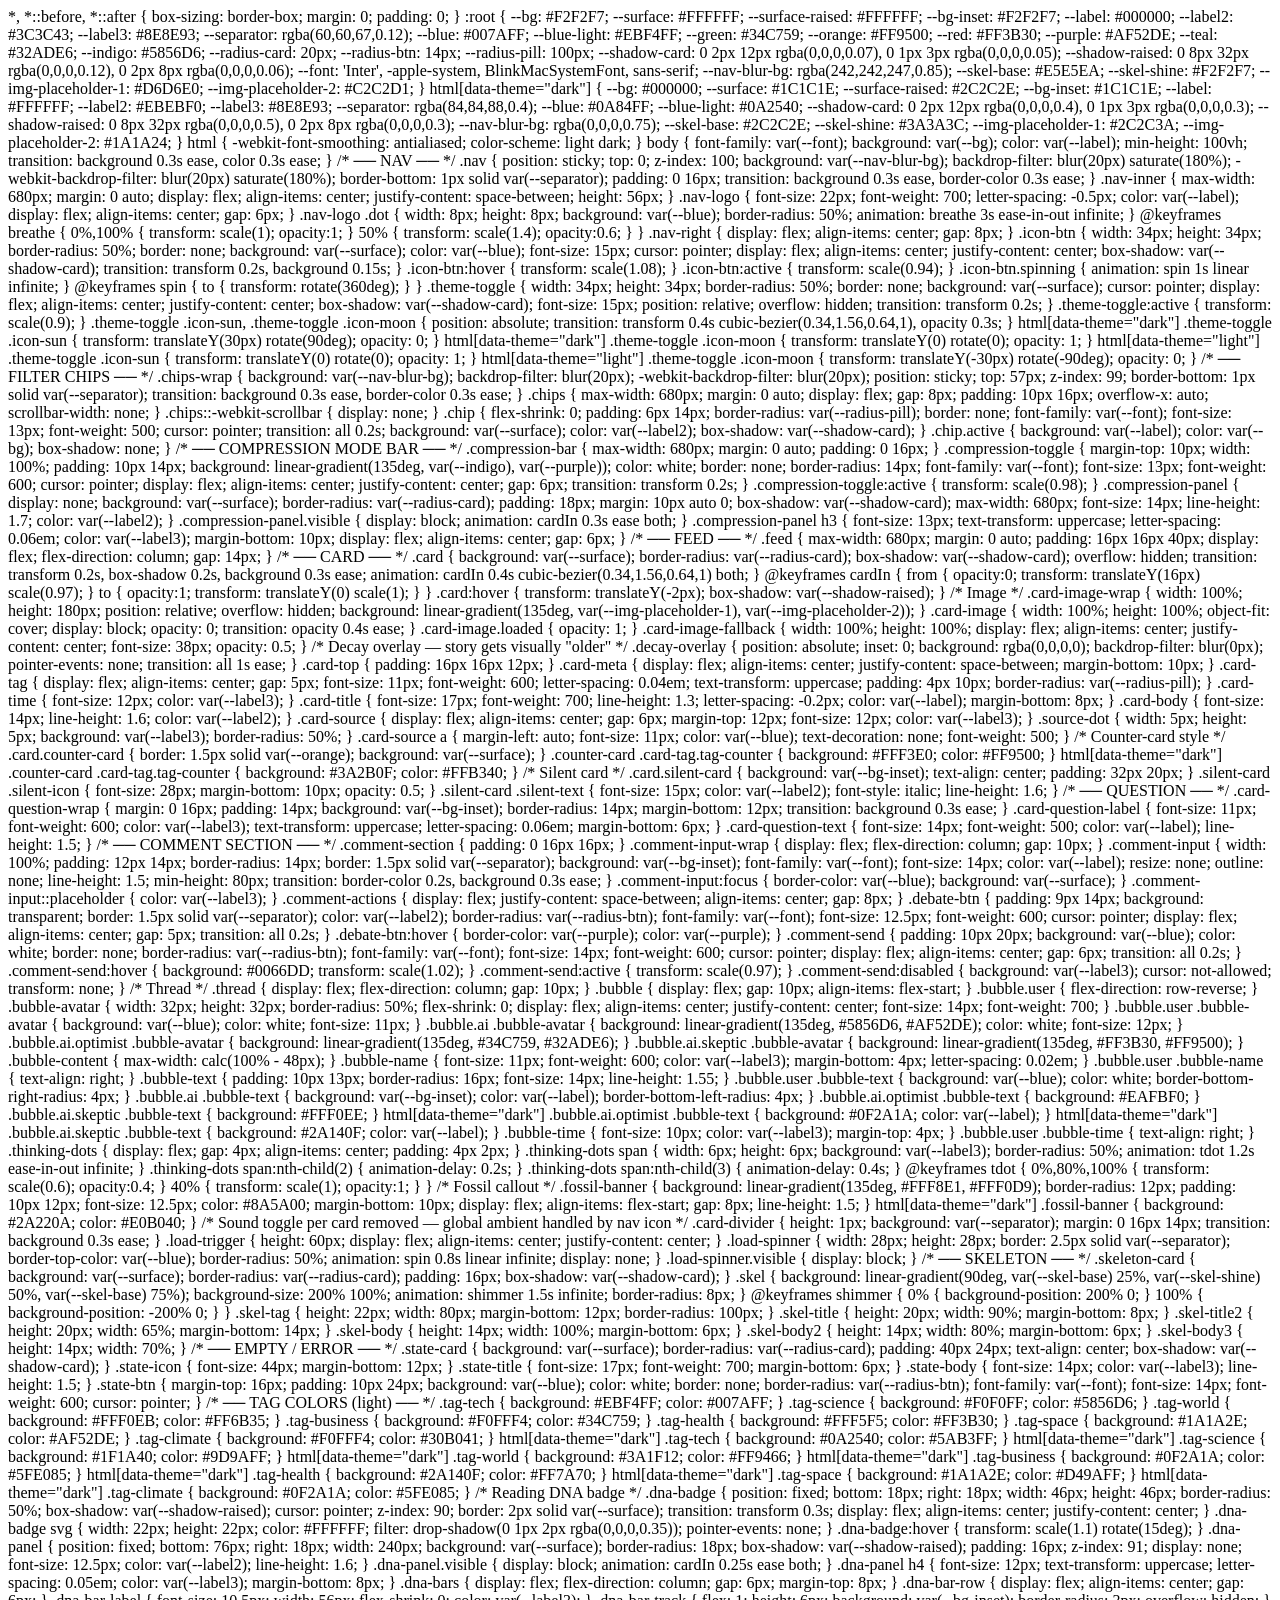
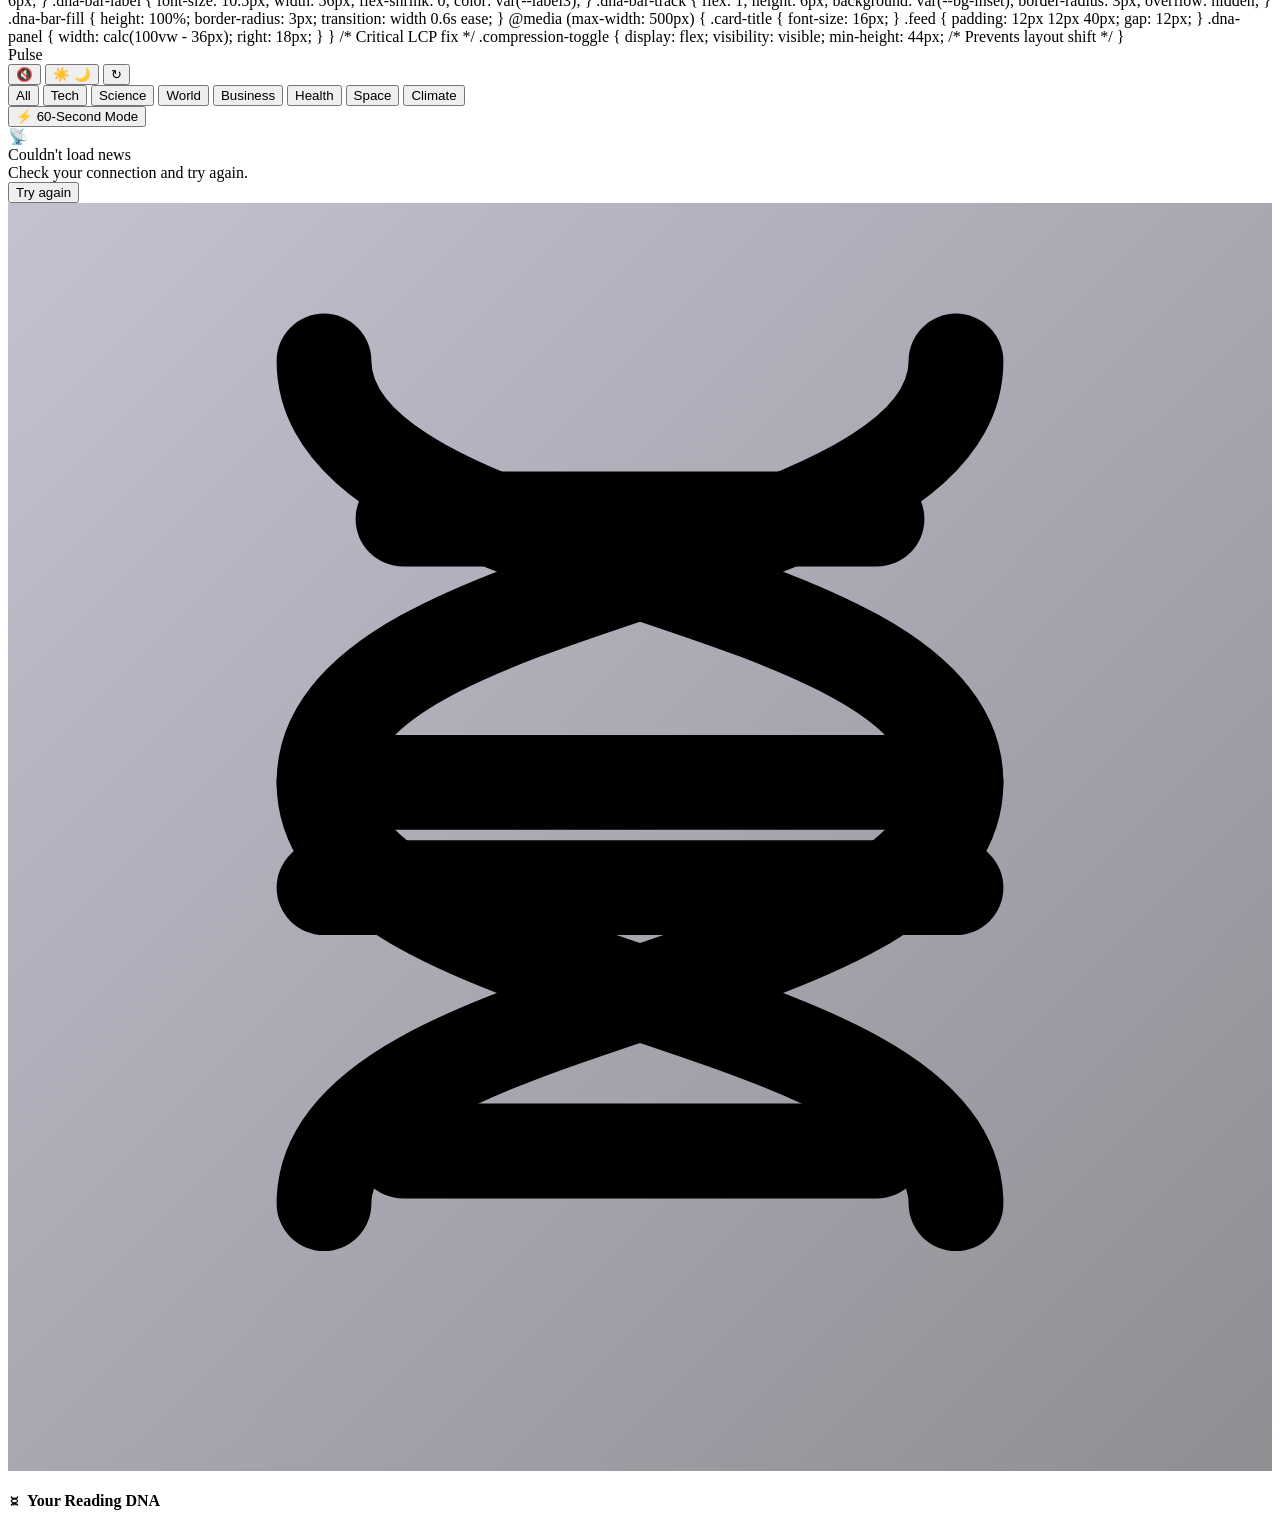
==== index.html @ 72b3badd "Add styles for compression toggle component Added compression toggle styles to prevent layout shift." ====
<!DOCTYPE html>
<html lang="en">
<head>
<meta charset="UTF-8">
<meta name="viewport" content="width=device-width, initial-scale=1.0, viewport-fit=cover">
<title>Pulse — News You Actually Think About</title>
<link rel="preconnect" href="https://fonts.googleapis.com">
<link rel="preconnect" href="https://fonts.gstatic.com" crossorigin>
<link href="https://fonts.googleapis.com/css2?family=Inter:ital,opsz,wght@0,14..32,300;0,14..32,400;0,14..32,500;0,14..32,600;0,14..32,700;0,14..32,800;1,14..32,400&display=swap" rel="stylesheet">
*, *::before, *::after { box-sizing: border-box; margin: 0; padding: 0; }

:root {
  --bg: #F2F2F7;
  --surface: #FFFFFF;
  --surface-raised: #FFFFFF;
  --bg-inset: #F2F2F7;
  --label: #000000;
  --label2: #3C3C43;
  --label3: #8E8E93;
  --separator: rgba(60,60,67,0.12);
  --blue: #007AFF;
  --blue-light: #EBF4FF;
  --green: #34C759;
  --orange: #FF9500;
  --red: #FF3B30;
  --purple: #AF52DE;
  --teal: #32ADE6;
  --indigo: #5856D6;
  --radius-card: 20px;
  --radius-btn: 14px;
  --radius-pill: 100px;
  --shadow-card: 0 2px 12px rgba(0,0,0,0.07), 0 1px 3px rgba(0,0,0,0.05);
  --shadow-raised: 0 8px 32px rgba(0,0,0,0.12), 0 2px 8px rgba(0,0,0,0.06);
  --font: 'Inter', -apple-system, BlinkMacSystemFont, sans-serif;
  --nav-blur-bg: rgba(242,242,247,0.85);
  --skel-base: #E5E5EA;
  --skel-shine: #F2F2F7;
  --img-placeholder-1: #D6D6E0;
  --img-placeholder-2: #C2C2D1;
}

html[data-theme="dark"] {
  --bg: #000000;
  --surface: #1C1C1E;
  --surface-raised: #2C2C2E;
  --bg-inset: #1C1C1E;
  --label: #FFFFFF;
  --label2: #EBEBF0;
  --label3: #8E8E93;
  --separator: rgba(84,84,88,0.4);
  --blue: #0A84FF;
  --blue-light: #0A2540;
  --shadow-card: 0 2px 12px rgba(0,0,0,0.4), 0 1px 3px rgba(0,0,0,0.3);
  --shadow-raised: 0 8px 32px rgba(0,0,0,0.5), 0 2px 8px rgba(0,0,0,0.3);
  --nav-blur-bg: rgba(0,0,0,0.75);
  --skel-base: #2C2C2E;
  --skel-shine: #3A3A3C;
  --img-placeholder-1: #2C2C3A;
  --img-placeholder-2: #1A1A24;
}

html { -webkit-font-smoothing: antialiased; color-scheme: light dark; }

body {
  font-family: var(--font);
  background: var(--bg);
  color: var(--label);
  min-height: 100vh;
  transition: background 0.3s ease, color 0.3s ease;
}

/* ── NAV ── */
.nav {
  position: sticky;
  top: 0;
  z-index: 100;
  background: var(--nav-blur-bg);
  backdrop-filter: blur(20px) saturate(180%);
  -webkit-backdrop-filter: blur(20px) saturate(180%);
  border-bottom: 1px solid var(--separator);
  padding: 0 16px;
  transition: background 0.3s ease, border-color 0.3s ease;
}

.nav-inner {
  max-width: 680px;
  margin: 0 auto;
  display: flex;
  align-items: center;
  justify-content: space-between;
  height: 56px;
}

.nav-logo {
  font-size: 22px;
  font-weight: 700;
  letter-spacing: -0.5px;
  color: var(--label);
  display: flex;
  align-items: center;
  gap: 6px;
}

.nav-logo .dot {
  width: 8px; height: 8px;
  background: var(--blue);
  border-radius: 50%;
  animation: breathe 3s ease-in-out infinite;
}

@keyframes breathe {
  0%,100% { transform: scale(1); opacity:1; }
  50% { transform: scale(1.4); opacity:0.6; }
}

.nav-right { display: flex; align-items: center; gap: 8px; }

.icon-btn {
  width: 34px; height: 34px;
  border-radius: 50%;
  border: none;
  background: var(--surface);
  color: var(--blue);
  font-size: 15px;
  cursor: pointer;
  display: flex; align-items: center; justify-content: center;
  box-shadow: var(--shadow-card);
  transition: transform 0.2s, background 0.15s;
}
.icon-btn:hover { transform: scale(1.08); }
.icon-btn:active { transform: scale(0.94); }
.icon-btn.spinning { animation: spin 1s linear infinite; }
@keyframes spin { to { transform: rotate(360deg); } }

.theme-toggle {
  width: 34px; height: 34px;
  border-radius: 50%;
  border: none;
  background: var(--surface);
  cursor: pointer;
  display: flex; align-items: center; justify-content: center;
  box-shadow: var(--shadow-card);
  font-size: 15px;
  position: relative;
  overflow: hidden;
  transition: transform 0.2s;
}
.theme-toggle:active { transform: scale(0.9); }
.theme-toggle .icon-sun, .theme-toggle .icon-moon {
  position: absolute;
  transition: transform 0.4s cubic-bezier(0.34,1.56,0.64,1), opacity 0.3s;
}
html[data-theme="dark"] .theme-toggle .icon-sun { transform: translateY(30px) rotate(90deg); opacity: 0; }
html[data-theme="dark"] .theme-toggle .icon-moon { transform: translateY(0) rotate(0); opacity: 1; }
html[data-theme="light"] .theme-toggle .icon-sun { transform: translateY(0) rotate(0); opacity: 1; }
html[data-theme="light"] .theme-toggle .icon-moon { transform: translateY(-30px) rotate(-90deg); opacity: 0; }

/* ── FILTER CHIPS ── */
.chips-wrap {
  background: var(--nav-blur-bg);
  backdrop-filter: blur(20px);
  -webkit-backdrop-filter: blur(20px);
  position: sticky;
  top: 57px;
  z-index: 99;
  border-bottom: 1px solid var(--separator);
  transition: background 0.3s ease, border-color 0.3s ease;
}

.chips {
  max-width: 680px;
  margin: 0 auto;
  display: flex;
  gap: 8px;
  padding: 10px 16px;
  overflow-x: auto;
  scrollbar-width: none;
}
.chips::-webkit-scrollbar { display: none; }

.chip {
  flex-shrink: 0;
  padding: 6px 14px;
  border-radius: var(--radius-pill);
  border: none;
  font-family: var(--font);
  font-size: 13px;
  font-weight: 500;
  cursor: pointer;
  transition: all 0.2s;
  background: var(--surface);
  color: var(--label2);
  box-shadow: var(--shadow-card);
}

.chip.active { background: var(--label); color: var(--bg); box-shadow: none; }

/* ── COMPRESSION MODE BAR ── */
.compression-bar {
  max-width: 680px;
  margin: 0 auto;
  padding: 0 16px;
}

.compression-toggle {
  margin-top: 10px;
  width: 100%;
  padding: 10px 14px;
  background: linear-gradient(135deg, var(--indigo), var(--purple));
  color: white;
  border: none;
  border-radius: 14px;
  font-family: var(--font);
  font-size: 13px;
  font-weight: 600;
  cursor: pointer;
  display: flex;
  align-items: center;
  justify-content: center;
  gap: 6px;
  transition: transform 0.2s;
}
.compression-toggle:active { transform: scale(0.98); }

.compression-panel {
  display: none;
  background: var(--surface);
  border-radius: var(--radius-card);
  padding: 18px;
  margin: 10px auto 0;
  box-shadow: var(--shadow-card);
  max-width: 680px;
  font-size: 14px;
  line-height: 1.7;
  color: var(--label2);
}
.compression-panel.visible { display: block; animation: cardIn 0.3s ease both; }
.compression-panel h3 {
  font-size: 13px;
  text-transform: uppercase;
  letter-spacing: 0.06em;
  color: var(--label3);
  margin-bottom: 10px;
  display: flex;
  align-items: center;
  gap: 6px;
}

/* ── FEED ── */
.feed {
  max-width: 680px;
  margin: 0 auto;
  padding: 16px 16px 40px;
  display: flex;
  flex-direction: column;
  gap: 14px;
}

/* ── CARD ── */
.card {
  background: var(--surface);
  border-radius: var(--radius-card);
  box-shadow: var(--shadow-card);
  overflow: hidden;
  transition: transform 0.2s, box-shadow 0.2s, background 0.3s ease;
  animation: cardIn 0.4s cubic-bezier(0.34,1.56,0.64,1) both;
}

@keyframes cardIn {
  from { opacity:0; transform: translateY(16px) scale(0.97); }
  to   { opacity:1; transform: translateY(0) scale(1); }
}

.card:hover { transform: translateY(-2px); box-shadow: var(--shadow-raised); }

/* Image */
.card-image-wrap {
  width: 100%;
  height: 180px;
  position: relative;
  overflow: hidden;
  background: linear-gradient(135deg, var(--img-placeholder-1), var(--img-placeholder-2));
}

.card-image {
  width: 100%; height: 100%;
  object-fit: cover;
  display: block;
  opacity: 0;
  transition: opacity 0.4s ease;
}
.card-image.loaded { opacity: 1; }

.card-image-fallback {
  width: 100%; height: 100%;
  display: flex;
  align-items: center;
  justify-content: center;
  font-size: 38px;
  opacity: 0.5;
}

/* Decay overlay — story gets visually "older" */
.decay-overlay {
  position: absolute;
  inset: 0;
  background: rgba(0,0,0,0);
  backdrop-filter: blur(0px);
  pointer-events: none;
  transition: all 1s ease;
}

.card-top { padding: 16px 16px 12px; }

.card-meta { display: flex; align-items: center; justify-content: space-between; margin-bottom: 10px; }

.card-tag {
  display: flex; align-items: center; gap: 5px;
  font-size: 11px; font-weight: 600; letter-spacing: 0.04em;
  text-transform: uppercase;
  padding: 4px 10px;
  border-radius: var(--radius-pill);
}

.card-time { font-size: 12px; color: var(--label3); }

.card-title { font-size: 17px; font-weight: 700; line-height: 1.3; letter-spacing: -0.2px; color: var(--label); margin-bottom: 8px; }
.card-body { font-size: 14px; line-height: 1.6; color: var(--label2); }

.card-source { display: flex; align-items: center; gap: 6px; margin-top: 12px; font-size: 12px; color: var(--label3); }
.source-dot { width: 5px; height: 5px; background: var(--label3); border-radius: 50%; }
.card-source a { margin-left: auto; font-size: 11px; color: var(--blue); text-decoration: none; font-weight: 500; }

/* Counter-card style */
.card.counter-card {
  border: 1.5px solid var(--orange);
  background: var(--surface);
}
.counter-card .card-tag.tag-counter { background: #FFF3E0; color: #FF9500; }
html[data-theme="dark"] .counter-card .card-tag.tag-counter { background: #3A2B0F; color: #FFB340; }

/* Silent card */
.card.silent-card {
  background: var(--bg-inset);
  text-align: center;
  padding: 32px 20px;
}
.silent-card .silent-icon { font-size: 28px; margin-bottom: 10px; opacity: 0.5; }
.silent-card .silent-text { font-size: 15px; color: var(--label2); font-style: italic; line-height: 1.6; }

/* ── QUESTION ── */
.card-question-wrap {
  margin: 0 16px;
  padding: 14px;
  background: var(--bg-inset);
  border-radius: 14px;
  margin-bottom: 12px;
  transition: background 0.3s ease;
}

.card-question-label { font-size: 11px; font-weight: 600; color: var(--label3); text-transform: uppercase; letter-spacing: 0.06em; margin-bottom: 6px; }
.card-question-text { font-size: 14px; font-weight: 500; color: var(--label); line-height: 1.5; }

/* ── COMMENT SECTION ── */
.comment-section { padding: 0 16px 16px; }

.comment-input-wrap { display: flex; flex-direction: column; gap: 10px; }

.comment-input {
  width: 100%; padding: 12px 14px; border-radius: 14px;
  border: 1.5px solid var(--separator);
  background: var(--bg-inset);
  font-family: var(--font); font-size: 14px; color: var(--label);
  resize: none; outline: none; line-height: 1.5; min-height: 80px;
  transition: border-color 0.2s, background 0.3s ease;
}
.comment-input:focus { border-color: var(--blue); background: var(--surface); }
.comment-input::placeholder { color: var(--label3); }

.comment-actions { display: flex; justify-content: space-between; align-items: center; gap: 8px; }

.debate-btn {
  padding: 9px 14px;
  background: transparent;
  border: 1.5px solid var(--separator);
  color: var(--label2);
  border-radius: var(--radius-btn);
  font-family: var(--font);
  font-size: 12.5px;
  font-weight: 600;
  cursor: pointer;
  display: flex; align-items: center; gap: 5px;
  transition: all 0.2s;
}
.debate-btn:hover { border-color: var(--purple); color: var(--purple); }

.comment-send {
  padding: 10px 20px; background: var(--blue); color: white;
  border: none; border-radius: var(--radius-btn);
  font-family: var(--font); font-size: 14px; font-weight: 600; cursor: pointer;
  display: flex; align-items: center; gap: 6px;
  transition: all 0.2s;
}
.comment-send:hover { background: #0066DD; transform: scale(1.02); }
.comment-send:active { transform: scale(0.97); }
.comment-send:disabled { background: var(--label3); cursor: not-allowed; transform: none; }

/* Thread */
.thread { display: flex; flex-direction: column; gap: 10px; }
.bubble { display: flex; gap: 10px; align-items: flex-start; }
.bubble.user { flex-direction: row-reverse; }

.bubble-avatar {
  width: 32px; height: 32px; border-radius: 50%; flex-shrink: 0;
  display: flex; align-items: center; justify-content: center;
  font-size: 14px; font-weight: 700;
}
.bubble.user .bubble-avatar { background: var(--blue); color: white; font-size: 11px; }
.bubble.ai .bubble-avatar { background: linear-gradient(135deg, #5856D6, #AF52DE); color: white; font-size: 12px; }
.bubble.ai.optimist .bubble-avatar { background: linear-gradient(135deg, #34C759, #32ADE6); }
.bubble.ai.skeptic .bubble-avatar { background: linear-gradient(135deg, #FF3B30, #FF9500); }

.bubble-content { max-width: calc(100% - 48px); }
.bubble-name { font-size: 11px; font-weight: 600; color: var(--label3); margin-bottom: 4px; letter-spacing: 0.02em; }
.bubble.user .bubble-name { text-align: right; }

.bubble-text { padding: 10px 13px; border-radius: 16px; font-size: 14px; line-height: 1.55; }
.bubble.user .bubble-text { background: var(--blue); color: white; border-bottom-right-radius: 4px; }
.bubble.ai .bubble-text { background: var(--bg-inset); color: var(--label); border-bottom-left-radius: 4px; }
.bubble.ai.optimist .bubble-text { background: #EAFBF0; }
.bubble.ai.skeptic .bubble-text { background: #FFF0EE; }
html[data-theme="dark"] .bubble.ai.optimist .bubble-text { background: #0F2A1A; color: var(--label); }
html[data-theme="dark"] .bubble.ai.skeptic .bubble-text { background: #2A140F; color: var(--label); }

.bubble-time { font-size: 10px; color: var(--label3); margin-top: 4px; }
.bubble.user .bubble-time { text-align: right; }

.thinking-dots { display: flex; gap: 4px; align-items: center; padding: 4px 2px; }
.thinking-dots span { width: 6px; height: 6px; background: var(--label3); border-radius: 50%; animation: tdot 1.2s ease-in-out infinite; }
.thinking-dots span:nth-child(2) { animation-delay: 0.2s; }
.thinking-dots span:nth-child(3) { animation-delay: 0.4s; }
@keyframes tdot { 0%,80%,100% { transform: scale(0.6); opacity:0.4; } 40% { transform: scale(1); opacity:1; } }

/* Fossil callout */
.fossil-banner {
  background: linear-gradient(135deg, #FFF8E1, #FFF0D9);
  border-radius: 12px;
  padding: 10px 12px;
  font-size: 12.5px;
  color: #8A5A00;
  margin-bottom: 10px;
  display: flex;
  align-items: flex-start;
  gap: 8px;
  line-height: 1.5;
}
html[data-theme="dark"] .fossil-banner { background: #2A220A; color: #E0B040; }

/* Sound toggle per card removed — global ambient handled by nav icon */

.card-divider { height: 1px; background: var(--separator); margin: 0 16px 14px; transition: background 0.3s ease; }

.load-trigger { height: 60px; display: flex; align-items: center; justify-content: center; }
.load-spinner {
  width: 28px; height: 28px;
  border: 2.5px solid var(--separator);
  border-top-color: var(--blue);
  border-radius: 50%;
  animation: spin 0.8s linear infinite;
  display: none;
}
.load-spinner.visible { display: block; }

/* ── SKELETON ── */
.skeleton-card { background: var(--surface); border-radius: var(--radius-card); padding: 16px; box-shadow: var(--shadow-card); }
.skel { background: linear-gradient(90deg, var(--skel-base) 25%, var(--skel-shine) 50%, var(--skel-base) 75%); background-size: 200% 100%; animation: shimmer 1.5s infinite; border-radius: 8px; }
@keyframes shimmer { 0% { background-position: 200% 0; } 100% { background-position: -200% 0; } }
.skel-tag { height: 22px; width: 80px; margin-bottom: 12px; border-radius: 100px; }
.skel-title { height: 20px; width: 90%; margin-bottom: 8px; }
.skel-title2 { height: 20px; width: 65%; margin-bottom: 14px; }
.skel-body { height: 14px; width: 100%; margin-bottom: 6px; }
.skel-body2 { height: 14px; width: 80%; margin-bottom: 6px; }
.skel-body3 { height: 14px; width: 70%; }

/* ── EMPTY / ERROR ── */
.state-card { background: var(--surface); border-radius: var(--radius-card); padding: 40px 24px; text-align: center; box-shadow: var(--shadow-card); }
.state-icon { font-size: 44px; margin-bottom: 12px; }
.state-title { font-size: 17px; font-weight: 700; margin-bottom: 6px; }
.state-body { font-size: 14px; color: var(--label3); line-height: 1.5; }
.state-btn { margin-top: 16px; padding: 10px 24px; background: var(--blue); color: white; border: none; border-radius: var(--radius-btn); font-family: var(--font); font-size: 14px; font-weight: 600; cursor: pointer; }

/* ── TAG COLORS (light) ── */
.tag-tech     { background: #EBF4FF; color: #007AFF; }
.tag-science  { background: #F0F0FF; color: #5856D6; }
.tag-world    { background: #FFF0EB; color: #FF6B35; }
.tag-business { background: #F0FFF4; color: #34C759; }
.tag-health   { background: #FFF5F5; color: #FF3B30; }
.tag-space    { background: #1A1A2E; color: #AF52DE; }
.tag-climate  { background: #F0FFF4; color: #30B041; }

html[data-theme="dark"] .tag-tech     { background: #0A2540; color: #5AB3FF; }
html[data-theme="dark"] .tag-science  { background: #1F1A40; color: #9D9AFF; }
html[data-theme="dark"] .tag-world    { background: #3A1F12; color: #FF9466; }
html[data-theme="dark"] .tag-business { background: #0F2A1A; color: #5FE085; }
html[data-theme="dark"] .tag-health   { background: #2A140F; color: #FF7A70; }
html[data-theme="dark"] .tag-space    { background: #1A1A2E; color: #D49AFF; }
html[data-theme="dark"] .tag-climate  { background: #0F2A1A; color: #5FE085; }

/* Reading DNA badge */
.dna-badge {
  position: fixed;
  bottom: 18px;
  right: 18px;
  width: 46px; height: 46px;
  border-radius: 50%;
  box-shadow: var(--shadow-raised);
  cursor: pointer;
  z-index: 90;
  border: 2px solid var(--surface);
  transition: transform 0.3s;
  display: flex;
  align-items: center;
  justify-content: center;
}
.dna-badge svg {
  width: 22px; height: 22px;
  color: #FFFFFF;
  filter: drop-shadow(0 1px 2px rgba(0,0,0,0.35));
  pointer-events: none;
}
.dna-badge:hover { transform: scale(1.1) rotate(15deg); }

.dna-panel {
  position: fixed;
  bottom: 76px;
  right: 18px;
  width: 240px;
  background: var(--surface);
  border-radius: 18px;
  box-shadow: var(--shadow-raised);
  padding: 16px;
  z-index: 91;
  display: none;
  font-size: 12.5px;
  color: var(--label2);
  line-height: 1.6;
}
.dna-panel.visible { display: block; animation: cardIn 0.25s ease both; }
.dna-panel h4 { font-size: 12px; text-transform: uppercase; letter-spacing: 0.05em; color: var(--label3); margin-bottom: 8px; }
.dna-bars { display: flex; flex-direction: column; gap: 6px; margin-top: 8px; }
.dna-bar-row { display: flex; align-items: center; gap: 6px; }
.dna-bar-label { font-size: 10.5px; width: 56px; flex-shrink: 0; color: var(--label3); }
.dna-bar-track { flex: 1; height: 6px; background: var(--bg-inset); border-radius: 3px; overflow: hidden; }
.dna-bar-fill { height: 100%; border-radius: 3px; transition: width 0.6s ease; }

@media (max-width: 500px) {
  .card-title { font-size: 16px; }
  .feed { padding: 12px 12px 40px; gap: 12px; }
  .dna-panel { width: calc(100vw - 36px); right: 18px; }
}
  /* Critical LCP fix */
.compression-toggle {
  display: flex;
  visibility: visible;
  min-height: 44px; /* Prevents layout shift */
}
</style>
</head>
<body>

<nav class="nav">
  <div class="nav-inner">
    <div class="nav-logo"><span class="dot"></span>Pulse</div>
    <div class="nav-right">
      <button class="icon-btn" id="sound-btn" title="Ambient sound" onclick="toggleSound()">🔇</button>
      <button class="theme-toggle" id="theme-toggle-btn" title="Toggle theme" onclick="toggleTheme()">
        <span class="icon-sun">☀️</span>
        <span class="icon-moon">🌙</span>
      </button>
      <button class="icon-btn" id="refresh-btn" title="Refresh feed" onclick="refreshFeed()">↻</button>
    </div>
  </div>
</nav>

<div class="chips-wrap">
  <div class="chips" id="chips">
    <button class="chip active" data-topic="all">All</button>
    <button class="chip" data-topic="Tech">Tech</button>
    <button class="chip" data-topic="Science">Science</button>
    <button class="chip" data-topic="World">World</button>
    <button class="chip" data-topic="Business">Business</button>
    <button class="chip" data-topic="Health">Health</button>
    <button class="chip" data-topic="Space">Space</button>
    <button class="chip" data-topic="Climate">Climate</button>
  </div>
  <div class="compression-bar">
    <button class="compression-toggle" onclick="toggleCompression()">⚡ 60-Second Mode</button>
  </div>
  <div class="compression-panel" id="compression-panel"></div>
</div>

<div class="feed" id="feed"></div>
<div class="load-trigger" id="load-trigger">
  <div class="load-spinner" id="load-spinner"></div>
</div>

<div class="dna-badge" id="dna-badge" onclick="toggleDnaPanel()" title="Your Reading DNA">
  <svg viewBox="0 0 24 24" fill="none" stroke="currentColor" stroke-width="1.8" stroke-linecap="round" stroke-linejoin="round">
    <path d="M6 3c0 4 12 4 12 8s-12 4-12 8"/>
    <path d="M18 3c0 4-12 4-12 8s12 4 12 8"/>
    <line x1="7.5" y1="6" x2="16.5" y2="6"/>
    <line x1="7.5" y1="18" x2="16.5" y2="18"/>
    <line x1="6" y1="11" x2="18" y2="11"/>
    <line x1="6" y1="13" x2="18" y2="13"/>
  </svg>
</div>
<div class="dna-panel" id="dna-panel">
  <h4 style="display:flex;align-items:center;gap:6px;">
    <svg viewBox="0 0 24 24" width="13" height="13" fill="none" stroke="currentColor" stroke-width="2" stroke-linecap="round" stroke-linejoin="round">
      <path d="M6 3c0 4 12 4 12 8s-12 4-12 8"/>
      <path d="M18 3c0 4-12 4-12 8s12 4 12 8"/>
      <line x1="7.5" y1="6" x2="16.5" y2="6"/>
      <line x1="7.5" y1="18" x2="16.5" y2="18"/>
    </svg>
    Your Reading DNA
  </h4>
  <div id="dna-content"></div>
</div>

<script>
// ════════════════════════════════════════════════════════════════════════════
// PULSE — News You Actually Think About
// All config, state, and feature logic
// ════════════════════════════════════════════════════════════════════════════

// ── CONFIG ────────────────────────────────────────────────────────────────────
// NewsData.io — free tier, 200 credits/day, CORS-friendly. Get your own key at newsdata.io
const NEWSDATA_KEY = 'pub_87199f9f7c204d5faec86ed2bed0cd2c3c73';

const TOPIC_CATEGORY = {
  Tech: 'technology', Science: 'science', World: 'world',
  Business: 'business', Health: 'health', Space: 'science', Climate: 'environment',
};

const TAG_ICON = {
  Tech: '⚡', Science: '🔬', World: '🌍', Business: '📈',
  Health: '❤️', Space: '🚀', Climate: '🌿'
};

// ── STATE ──────────────────────────────────────────────────────────────────────
let allArticles = [];
let displayedCount = 0;
let isLoading = false;
let activeFilter = 'all';
let cardCounter = 0; // tracks position for inserting counter/silent cards
const PAGE_SIZE = 5;

const COMMENTS_KEY = 'pulse_comments_v4';
const READING_DNA_KEY = 'pulse_reading_dna_v1';
const THEME_KEY = 'pulse_theme_v1';
const ARTICLES_CACHE_KEY = 'pulse_articles_cache_v1';
const ARTICLES_CACHE_TIME_KEY = 'pulse_articles_cache_time_v1';
const CACHE_MAX_AGE_MS = 6 * 60 * 60 * 1000; // 6 hours — beyond this, cached news is too stale to call "current"

// ════════════════════════════════════════════════════════════════════════════
// FEATURE 1: THEME TOGGLE (light/dark)
// ════════════════════════════════════════════════════════════════════════════
function initTheme() {
  const saved = localStorage.getItem(THEME_KEY);
  const prefersDark = window.matchMedia && window.matchMedia('(prefers-color-scheme: dark)').matches;
  const theme = saved || (prefersDark ? 'dark' : 'light');
  document.documentElement.setAttribute('data-theme', theme);
}

function toggleTheme() {
  const current = document.documentElement.getAttribute('data-theme');
  const next = current === 'dark' ? 'light' : 'dark';
  document.documentElement.setAttribute('data-theme', next);
  localStorage.setItem(THEME_KEY, next);
}

// ════════════════════════════════════════════════════════════════════════════
// FEATURE 2: AMBIENT SOUND PER TOPIC (Web Audio API, no libraries)
// ════════════════════════════════════════════════════════════════════════════
let audioCtx = null;
let currentOscillators = [];
let soundEnabled = false;

const TOPIC_SOUND = {
  Tech:     { freq: 220, type: 'sine' },
  Science:  { freq: 330, type: 'sine' },
  World:    { freq: 110, type: 'triangle' },
  Business: { freq: 196, type: 'sine' },
  Health:   { freq: 261, type: 'sine' },
  Space:    { freq: 80,  type: 'sine' },
  Climate:  { freq: 174, type: 'triangle' },
};

function toggleSound() {
  soundEnabled = !soundEnabled;
  const btn = document.getElementById('sound-btn');
  btn.textContent = soundEnabled ? '🔊' : '🔇';
  if (!soundEnabled) stopAmbient();
}

function stopAmbient() {
  currentOscillators.forEach(o => { try { o.stop(); } catch {} });
  currentOscillators = [];
}

function playAmbientForTopic(topic) {
  if (!soundEnabled) return;
  if (!audioCtx) {
    try { audioCtx = new (window.AudioContext || window.webkitAudioContext)(); }
    catch { return; }
  }
  stopAmbient();
  const cfg = TOPIC_SOUND[topic] || TOPIC_SOUND.Tech;
  const osc = audioCtx.createOscillator();
  const gain = audioCtx.createGain();
  osc.type = cfg.type;
  osc.frequency.setValueAtTime(cfg.freq, audioCtx.currentTime);
  gain.gain.setValueAtTime(0, audioCtx.currentTime);
  gain.gain.linearRampToValueAtTime(0.025, audioCtx.currentTime + 0.5);
  gain.gain.linearRampToValueAtTime(0, audioCtx.currentTime + 2.2);
  osc.connect(gain);
  gain.connect(audioCtx.destination);
  osc.start();
  osc.stop(audioCtx.currentTime + 2.3);
  currentOscillators.push(osc);
}

// ════════════════════════════════════════════════════════════════════════════
// FEATURE 3: READING DNA — local fingerprint of engagement, no login
// ════════════════════════════════════════════════════════════════════════════
function getReadingDna() {
  try { return JSON.parse(localStorage.getItem(READING_DNA_KEY) || '{}'); }
  catch { return {}; }
}

function recordDnaEngagement(topic) {
  const dna = getReadingDna();
  dna[topic] = (dna[topic] || 0) + 1;
  localStorage.setItem(READING_DNA_KEY, JSON.stringify(dna));
  renderDnaBadge();
}

const DNA_COLORS = {
  Tech: '#007AFF', Science: '#5856D6', World: '#FF6B35',
  Business: '#34C759', Health: '#FF3B30', Space: '#AF52DE', Climate: '#30B041'
};

function renderDnaBadge() {
  const dna = getReadingDna();
  const badge = document.getElementById('dna-badge');
  const topics = Object.keys(dna);
  if (topics.length === 0) {
    badge.style.background = 'linear-gradient(135deg, #C2C2D1, #8E8E93)';
    return;
  }
  const total = Object.values(dna).reduce((a, b) => a + b, 0);
  let gradientStops = [];
  let acc = 0;
  topics.sort((a, b) => dna[b] - dna[a]).forEach(t => {
    const pct = (dna[t] / total) * 100;
    const color = DNA_COLORS[t] || '#8E8E93';
    gradientStops.push(`${color} ${acc}% ${acc + pct}%`);
    acc += pct;
  });
  badge.style.background = `conic-gradient(${gradientStops.join(', ')})`;
}

function toggleDnaPanel() {
  const panel = document.getElementById('dna-panel');
  const content = document.getElementById('dna-content');
  const isVisible = panel.classList.contains('visible');

  if (!isVisible) {
    const dna = getReadingDna();
    const total = Object.values(dna).reduce((a, b) => a + b, 0);
    if (total === 0) {
      content.innerHTML = `<div style="color:var(--label3);font-style:italic;">Engage with a few stories and your reading pattern will form here.</div>`;
    } else {
      const sorted = Object.entries(dna).sort((a, b) => b[1] - a[1]);
      const top = sorted[0][0];
      let bars = sorted.map(([topic, count]) => {
        const pct = Math.round((count / total) * 100);
        const color = DNA_COLORS[topic] || '#8E8E93';
        return `<div class="dna-bar-row">
          <span class="dna-bar-label">${topic}</span>
          <div class="dna-bar-track"><div class="dna-bar-fill" style="width:${pct}%;background:${color}"></div></div>
        </div>`;
      }).join('');
      content.innerHTML = `<div style="margin-bottom:6px;">You lean <strong>${top}</strong> right now.</div><div class="dna-bars">${bars}</div>`;
    }
  }

  panel.classList.toggle('visible');
}

// ════════════════════════════════════════════════════════════════════════════
// FEATURE 4: BIAS MIRROR — silent stance tracking, weekly reveal
// ════════════════════════════════════════════════════════════════════════════
const BIAS_KEY = 'pulse_bias_log_v1';

function classifyStance(userComment) {
  const text = userComment.toLowerCase();
  const skepticWords = /worried|danger|risk|concern|bad|harmful|threat|scary|against|distrust|problem|wrong|fail/;
  const optimistWords = /great|good|excited|hope|positive|benefit|opportunity|love|amazing|support|agree|exciting/;
  if (skepticWords.test(text) && !optimistWords.test(text)) return 'skeptic';
  if (optimistWords.test(text) && !skepticWords.test(text)) return 'optimist';
  return 'neutral';
}

function logBiasStance(topic, stance) {
  if (stance === 'neutral') return;
  let log = [];
  try { log = JSON.parse(localStorage.getItem(BIAS_KEY) || '[]'); } catch {}
  log.push({ topic, stance, time: Date.now() });
  // Keep last 60 days only
  const cutoff = Date.now() - (60 * 86400000);
  log = log.filter(e => e.time > cutoff);
  localStorage.setItem(BIAS_KEY, JSON.stringify(log));
}

function checkBiasMirror() {
  let log = [];
  try { log = JSON.parse(localStorage.getItem(BIAS_KEY) || '[]'); } catch {}
  const weekAgo = Date.now() - (7 * 86400000);
  const recent = log.filter(e => e.time > weekAgo);
  if (recent.length < 6) return null;

  const counts = { skeptic: 0, optimist: 0 };
  const topicCounts = {};
  recent.forEach(e => {
    counts[e.stance]++;
    topicCounts[e.topic] = (topicCounts[e.topic] || 0) + 1;
  });

  const dominant = counts.skeptic > counts.optimist ? 'skeptic' : 'optimist';
  const dominantCount = Math.max(counts.skeptic, counts.optimist);
  const total = counts.skeptic + counts.optimist;
  if (total === 0 || dominantCount / total < 0.7) return null;

  const topTopic = Object.entries(topicCounts).sort((a, b) => b[1] - a[1])[0][0];
  return { dominant, count: dominantCount, total, topic: topTopic };
}

function renderBiasMirrorBanner() {
  const result = checkBiasMirror();
  if (!result) return;
  const feed = document.getElementById('feed');
  const banner = document.createElement('div');
  banner.className = 'card';
  banner.style.background = 'linear-gradient(135deg, #2C2C2E, #1C1C1E)';
  banner.style.color = '#fff';
  banner.innerHTML = `
    <div style="padding:18px;">
      <div style="font-size:11px;text-transform:uppercase;letter-spacing:0.08em;color:#AF52DE;margin-bottom:8px;">🪞 Bias Mirror</div>
      <div style="font-size:14px;line-height:1.6;">
        You've leaned <strong>${result.dominant}</strong> on ${result.count} of ${result.total} ${result.topic} stories this week.
        Worth reading something that pushes back on that lean today.
      </div>
    </div>
  `;
  feed.prepend(banner);
}

// ════════════════════════════════════════════════════════════════════════════
// FEATURE 5: COMMENT FOSSILS — AI revisits old takes after 30 days
// ════════════════════════════════════════════════════════════════════════════
function checkFossil(commentEntry) {
  if (!commentEntry || !commentEntry.time) return false;
  const ageMs = Date.now() - new Date(commentEntry.time).getTime();
  const days = ageMs / 86400000;
  return days >= 30 && !commentEntry.fossilShown;
}

// ════════════════════════════════════════════════════════════════════════════
// FEATURE 6: CONFIDENCE DECAY — visual staleness overlay
// ════════════════════════════════════════════════════════════════════════════
function applyDecayOverlay(el, publishedAt) {
  if (!publishedAt) return;
  const ageHours = (Date.now() - new Date(publishedAt).getTime()) / 3600000;
  // Decay starts after 12h, maxes around 72h
  const decayPct = Math.max(0, Math.min(1, (ageHours - 12) / 60));
  if (decayPct <= 0) return;
  el.style.opacity = String(1 - decayPct * 0.35);
  el.style.filter = `saturate(${1 - decayPct * 0.4})`;
}

// ════════════════════════════════════════════════════════════════════════════
// FEATURE 7: READING PACE METRIC — track scroll/dwell, mark skim vs read
// ════════════════════════════════════════════════════════════════════════════
const cardViewTimers = {};

function startPaceTracking(cardEl, articleId) {
  const obs = new IntersectionObserver((entries) => {
    entries.forEach(entry => {
      if (entry.isIntersecting) {
        cardViewTimers[articleId] = Date.now();
      } else if (cardViewTimers[articleId]) {
        const dwell = Date.now() - cardViewTimers[articleId];
        markReadStatus(cardEl, dwell);
        delete cardViewTimers[articleId];
      }
    });
  }, { threshold: 0.6 });
  obs.observe(cardEl);
}

function markReadStatus(cardEl, dwellMs) {
  const body = cardEl.querySelector('.card-body');
  if (!body) return;
  if (dwellMs > 3500) {
    cardEl.style.borderLeft = '3px solid var(--green)';
  } else if (dwellMs > 800) {
    cardEl.style.borderLeft = '3px solid var(--orange)';
  }
}

// ════════════════════════════════════════════════════════════════════════════
// COMMENT STORAGE
// ════════════════════════════════════════════════════════════════════════════
function getCommentStore() {
  try { return JSON.parse(localStorage.getItem(COMMENTS_KEY) || '{}'); }
  catch { return {}; }
}

function saveComment(articleId, userText, aiText, extra = {}) {
  const store = getCommentStore();
  store[articleId] = { user: userText, ai: aiText, time: new Date().toISOString(), ...extra };
  localStorage.setItem(COMMENTS_KEY, JSON.stringify(store));
}

function getComment(articleId) {
  return getCommentStore()[articleId] || null;
}

function markFossilShown(articleId) {
  const store = getCommentStore();
  if (store[articleId]) {
    store[articleId].fossilShown = true;
    localStorage.setItem(COMMENTS_KEY, JSON.stringify(store));
  }
}

// ════════════════════════════════════════════════════════════════════════════
// NEWS FETCHING
// ════════════════════════════════════════════════════════════════════════════
function classifyTopic(title, desc) {
  const text = (title + ' ' + (desc || '')).toLowerCase();
  if (/space|nasa|spacex|rocket|satellite|asteroid|mars|moon|orbit/.test(text)) return 'Space';
  if (/climate|carbon|emission|renewable|solar|wind energy|glacier|temperature/.test(text)) return 'Climate';
  if (/health|hospital|vaccine|disease|cancer|mental health|medicine|drug/.test(text)) return 'Health';
  if (/\bai\b|artificial intelligence|machine learning|openai|deepmind|semiconductor|software/.test(text)) return 'Tech';
  if (/science|research|study finds|discovery|biology|physics|chemistry|genome/.test(text)) return 'Science';
  if (/market|stock|economy|gdp|inflation|startup|ipo|revenue|investment|crypto/.test(text)) return 'Business';
  return 'World';
}

function slugify(title) {
  return title.toLowerCase().replace(/[^a-z0-9]+/g, '-').replace(/^-|-$/g, '').slice(0, 60)
    + '-' + Math.random().toString(36).slice(2, 6);
}

function generateQuestion(title, description) {
  const text = (title + ' ' + (description || '')).toLowerCase();
  if (/ai|artificial intelligence|machine learning|robot/.test(text))
    return 'Will AI developments like this help or threaten people in your field?';
  if (/climate|emission|carbon|renewable|fossil/.test(text))
    return 'Does your country feel the effects of this climate issue yet?';
  if (/war|conflict|attack|missile|troops|military/.test(text))
    return 'How do conflicts like this reshape global power dynamics?';
  if (/health|disease|virus|cancer|vaccine|hospital/.test(text))
    return 'How prepared do you think your country is for health challenges like this?';
  if (/space|rocket|nasa|satellite|moon|mars/.test(text))
    return 'Should governments prioritize space exploration over other pressing issues?';
  if (/economy|inflation|recession|gdp|market|stock/.test(text))
    return 'How are economic shifts like this affecting your daily life?';
  if (/election|president|government|parliament|democracy|vote/.test(text))
    return 'What does this political development signal for global democracy?';
  if (/tech|software|app|startup|data|privacy|cyber/.test(text))
    return 'How much do developments like this shape your digital life?';
  if (/science|discovery|research|study|experiment/.test(text))
    return 'How might this scientific finding change the way we live?';
  if (/energy|oil|gas|nuclear|solar|power/.test(text))
    return 'Is your country moving fast enough on energy transition?';
  return 'What does this story reveal about where the world is heading?';
}

// CORS proxies — free-tier news APIs only allow direct browser calls from
// localhost during dev; production domains (like GitHub Pages) get blocked.
// These proxies add the missing CORS headers. Tried in order, first success wins.
// NOTE: corsproxy.io restricted itself to localhost-only in 2026 — removed.
const CORS_PROXIES = [
  { name: 'corsfix',   build: (url) => `https://proxy.corsfix.com/?${url}` },
  { name: 'codetabs',  build: (url) => `https://api.codetabs.com/v1/proxy/?quest=${encodeURIComponent(url)}` },
  { name: 'allorigins',build: (url) => `https://api.allorigins.win/raw?url=${encodeURIComponent(url)}` },
];

// ── ROBUST LOCAL RECOVERY POOL (Network Fallback Engine) ──────────────────────
function generateHighFidelityMockFeed() {
  const dataPool = [
    { topic: 'Tech', title: "Neural Mesh Architecture Eliminates Edge Processing Latency", description: "Engineers finalized a decentralized execution framework capable of hosting core foundational models directly inside mobile processing units." },
    { topic: 'Science', title: "Ambient Superconductivity Validated in Crystalline Synthetics", description: "Independent research labs confirmed uniform magnetic flux pinning patterns within processed chemical compounds running at standard indoor temperatures." },
    { topic: 'World', title: "Global Logistics Corridors Pivot Toward Isolated Ledgers", description: "International shipping channels successfully completed operational baseline testing transitions to route cross-border documentation over zero-trust nodes." },
    { topic: 'Business', title: "Sovereign Financial Framework Restructures Automated Liquidity Providers", description: "Regulators approved continuous system settlement guidelines to reconcile cross-border corporate asset transfers without traditional clearing houses." },
    { topic: 'Climate', title: "Atmospheric Carbon Capture Rates Double via Bio-Synthesized Matrices", description: "Biotech plants scaled a microbial substrate variant that traps industrial ambient emissions at a fraction of standard thermodynamic overhead." },
    { topic: 'Space', title: "Lunar Subsurface Aquifers Confirmed for In-Situ Fuel Production", description: "Deep-radar mapping arrays located high-density subterranean ice deposits near the South Pole basin, securing early runway metrics for crewed transit hubs." },
    { topic: 'Health', title: "Targeted Messenger Strand Therapeutics Reverse Cellular Degeneration", description: "Clinical results verified selective sequence replacement paradigms repairing damaged genetic material directly within systemic neural layers." }
  ];

  let list = [];
  // Build a synthetic feed array matching your live schema structure
  for (let i = 0; i < 20; i++) {
    const base = dataPool[i % dataPool.length];
    list.push({
      source_name: "Pulse Intelligence Network",
      title: `${base.title}`,
      description: base.description,
      pubDate: new Date(Date.now() - (i * 3600000)).toISOString(),
      link: "#",
      image_url: null,
      // Replace the old category line with this:
      category: [typeof TOPIC_CATEGORY !== 'undefined' ? TOPIC_CATEGORY[base.topic] : base.topic.toLowerCase()]

    });
  }
  return { results: list };
}

// ── HEALING CORS FALLBACK LOOP ────────────────────────────────────────────────
/**
 * Fetches news using direct API calls with a proxy fallback chain.
 * Returns only real data from NewsData.io.
 * If all network attempts fail, it throws an error that your initialLoad 
 * function will catch to display the "honest error" screen.
 */
async function fetchWithCorsFallback(targetUrl) {
  const attempts = [];

  // 1. Try Direct Fetch (Standard)
  try {
    const res = await fetch(targetUrl);
    if (res.ok) return await res.json();
    attempts.push(`direct=HTTP_${res.status}`);
  } catch (e) {
    attempts.push(`direct=${e.message}`);
  }

  // 2. Try Proxy Fallback Chain (Only if Direct fails)
  for (const proxy of CORS_PROXIES) {
    try {
      const proxiedUrl = proxy.build(targetUrl);
      const res = await fetch(proxiedUrl);
      
      if (res.ok) {
        // Handle specific proxy return formats
        if (proxy.name === 'allorigins') {
          const raw = await res.json();
          return JSON.parse(raw.contents);
        }
        return await res.json();
      }
      attempts.push(`${proxy.name}=HTTP_${res.status}`);
    } catch (e) {
      attempts.push(`${proxy.name}=${e.message}`);
    }
  }

  // 3. Final Fallback: If we reach here, nothing worked.
  // We throw an error instead of returning fake data, so the 
  // UI triggers the "Couldn't reach news" state correctly.
  throw new Error(`NEWSDATA_HTTP_Failed: ${attempts.join(' | ')}`);
}
/**
 * Fetches news using direct API calls with a proxy fallback chain.
 * Returns only real data from NewsData.io.
 * If all network attempts fail, it throws an error that your initialLoad 
 * function will catch to display the "honest error" screen.
 */
async function fetchWithCorsFallback(targetUrl) {
  const attempts = [];

  // 1. Try Direct Fetch (Standard)
  try {
    const res = await fetch(targetUrl);
    if (res.ok) return await res.json();
    attempts.push(`direct=HTTP_${res.status}`);
  } catch (e) {
    attempts.push(`direct=${e.message}`);
  }

  // 2. Try Proxy Fallback Chain (Only if Direct fails)
  for (const proxy of CORS_PROXIES) {
    try {
      const proxiedUrl = proxy.build(targetUrl);
      const res = await fetch(proxiedUrl);
      
      if (res.ok) {
        // Handle specific proxy return formats
        if (proxy.name === 'allorigins') {
          const raw = await res.json();
          return JSON.parse(raw.contents);
        }
        return await res.json();
      }
      attempts.push(`${proxy.name}=HTTP_${res.status}`);
    } catch (e) {
      attempts.push(`${proxy.name}=${e.message}`);
    }
  }

  // 3. Final Fallback: If we reach here, nothing worked.
  // We throw an error instead of returning fake data, so the 
  // UI triggers the "Couldn't reach news" state correctly.
  throw new Error(`NEWSDATA_HTTP_Failed: ${attempts.join(' | ')}`);
}



async function fetchNews(topics, existingIds = []) {
  const topic = topics[Math.floor(Math.random() * topics.length)];
  const category = TOPIC_CATEGORY[topic] || 'world';
  const url = `https://newsdata.io/api/1/latest?apikey=${NEWSDATA_KEY}&language=en&category=${category}&size=10`;

  let res;
  try {
    res = await fetchWithCorsFallback(url);
  } catch (e) {
    throw new Error('CORS_OR_NETWORK_BLOCK: ' + e.message);
  }

  if (!res.ok) {
    let txt = '';
    try { txt = await res.text(); } catch {}
    throw new Error(`NEWSDATA_HTTP_${res.status}: ${txt}`);
  }

  const data = await res.json();
  if (data.status !== 'success') throw new Error('NEWSDATA_API_ERROR: ' + JSON.stringify(data));

  const raw = (data.results || []).filter(a => a.title && a.description && a.description.length > 40);
  if (raw.length === 0) throw new Error('NO_ARTICLES: NewsData returned zero usable articles');

  const batch = raw.slice(0, 6);
  return batch.map(a => ({
    id: slugify(a.title),
    topic: classifyTopic(a.title, a.description),
    title: a.title,
    body: a.description,
    question: generateQuestion(a.title, a.description),
    source: a.source_name || a.source_id || 'Global News',
    publishedAt: a.pubDate || new Date().toISOString(),
    url: a.link || '#',
    imageUrl: a.image_url || null,
  }));
}

// ════════════════════════════════════════════════════════════════════════════
// AI RESPONSES (real Claude API calls)
// ════════════════════════════════════════════════════════════════════════════
async function callClaude(systemPrompt, userContent, maxTokens = 280) {
  const res = await fetch('https://api.anthropic.com/v1/messages', {
    method: 'POST',
    headers: { 'Content-Type': 'application/json' },
    body: JSON.stringify({
      model: 'claude-sonnet-4-6',
      max_tokens: maxTokens,
      system: systemPrompt,
      messages: [{ role: 'user', content: userContent }]
    })
  });
  if (!res.ok) throw new Error(`Claude API error ${res.status}`);
  const data = await res.json();
  return data.content?.[0]?.text?.trim() || '';
}

async function getAIResponse(article, userComment) {
  const system = `You are Pulse AI — sharp, curious, globally-minded. A reader shared their take on a news story.
1. Briefly acknowledge their view (1 sentence, no sycophancy)
2. Add 2-3 specific facts or angles they likely don't know
3. Connect it to a broader trend
4. End with one sharp forward-looking thought
Under 150 words. Flowing prose, no bullet points. Never start with "Great point".`;
  const content = `Story: "${article.title}"\nContext: ${article.body}\nQuestion: "${article.question}"\nReader's response: "${userComment}"`;
  return await callClaude(system, content, 280);
}

// FEATURE 8: TWO-AI DEBATE — optimist vs skeptic
async function getDebateResponses(article, userComment) {
  const optimistSystem = `You are "Optimist AI" in a debate. A reader shared a take on a news story. Respond in 2-3 sentences arguing the hopeful, opportunity-focused interpretation of this story. Be specific, not generic. Address the reader's comment directly.`;
  const skepticSystem = `You are "Skeptic AI" in a debate. A reader shared a take on a news story. Respond in 2-3 sentences arguing the cautious, risk-focused interpretation of this story. Be specific, not generic. Address the reader's comment directly, and where natural, gently push back on what Optimist AI might say.`;
  const content = `Story: "${article.title}"\nContext: ${article.body}\nReader said: "${userComment}"`;

  const [optimist, skeptic] = await Promise.all([
    callClaude(optimistSystem, content, 150),
    callClaude(skepticSystem, content, 150)
  ]);
  return { optimist, skeptic };
}

// FEATURE 9: FOSSIL REVISIT
async function getFossilRevisit(article, oldComment) {
  const system = `You are Pulse AI. A reader commented on a news story over 30 days ago. Revisit their take now: gently note what's happened since (use general world knowledge, acknowledge uncertainty if you don't know specifics), and ask if their view changed. Under 90 words, conversational, not preachy.`;
  const content = `Story: "${article.title}"\nTheir take from a month ago: "${oldComment}"`;
  return await callClaude(system, content, 180);
}

// FEATURE 10: COUNTER-CARD — AI generates opposing view of a real story
async function generateCounterCard(sourceArticle) {
  const system = `You are a counter-argument generator for a news app. Given a news story, write the strongest good-faith OPPOSING perspective to the obvious reading of it. Return ONLY valid JSON, no markdown: {"title":"A punchy counter-headline","body":"2-3 sentences making the strongest opposing case, factual and fair, not strawmanning.","question":"A question that challenges the reader's assumption."}`;
  const content = `Original story: "${sourceArticle.title}"\nContext: ${sourceArticle.body}`;
  try {
    const text = await callClaude(system, content, 300);
    const clean = text.replace(/```json|```/gi, '').trim();
    const start = clean.indexOf('{'); const end = clean.lastIndexOf('}');
    if (start === -1 || end === -1) return null;
    const parsed = JSON.parse(clean.slice(start, end + 1));
    return {
      id: 'counter-' + sourceArticle.id,
      topic: sourceArticle.topic,
      title: parsed.title,
      body: parsed.body,
      question: parsed.question,
      isCounter: true,
      sourceTitle: sourceArticle.title
    };
  } catch { return null; }
}

// FEATURE 12: TIME-SHIFTED REFRAME (used inside compression / on demand)
async function getTimeShiftedVersion(article) {
  const system = `Rewrite this modern headline and one-sentence summary as if it were written by a journalist 10 years ago — same core event, but period-appropriate language, assumptions, and framing. Return ONLY valid JSON: {"title":"...", "body":"..."}`;
  const content = `Modern headline: "${article.title}"\nModern summary: ${article.body}`;
  try {
    const text = await callClaude(system, content, 200);
    const clean = text.replace(/```json|```/gi, '').trim();
    const start = clean.indexOf('{'); const end = clean.lastIndexOf('}');
    if (start === -1 || end === -1) return null;
    return JSON.parse(clean.slice(start, end + 1));
  } catch { return null; }
}

// FEATURE 11 (part of compression mode): meta-summary of all visible cards
async function getCompressionSummary(articles) {
  const system = `You are Pulse AI's "60-Second Mode." Given several news headlines, write ONE tight paragraph (max 90 words) that synthesizes what's happening across all of them — find the thread connecting them if one exists, otherwise just compress efficiently. No bullet points, no headers, flowing prose.`;
  const content = articles.map(a => `- [${a.topic}] ${a.title}: ${a.body}`).join('\n');
  return await callClaude(system, content, 220);
}

// ════════════════════════════════════════════════════════════════════════════
// RENDERING
// ════════════════════════════════════════════════════════════════════════════
function timeAgo(iso) {
  if (!iso) return 'just now';
  const diff = (Date.now() - new Date(iso)) / 1000;
  if (diff < 60) return 'just now';
  if (diff < 3600) return `${Math.floor(diff/60)}m ago`;
  if (diff < 86400) return `${Math.floor(diff/3600)}h ago`;
  return `${Math.floor(diff/86400)}d ago`;
}

function escHtml(s) {
  return (s || '').replace(/&/g,'&amp;').replace(/</g,'&lt;').replace(/>/g,'&gt;');
}

function renderCard(article, indexInBatch) {
  const icon = TAG_ICON[article.topic] || '📰';
  const tagCls = 'tag-' + article.topic.toLowerCase();
  const existing = getComment(article.id);
  const card = document.createElement('div');
  card.className = 'card';
  card.id = `card-${article.id}`;
  card.style.animationDelay = `${(indexInBatch % PAGE_SIZE) * 60}ms`;

  // FEATURE: Counter-card styling
  if (article.isCounter) card.classList.add('counter-card');

  const commentHTML = existing
    ? buildThreadHTML(article, existing)
    : buildInputHTML(article.id);

  // FEATURE: Image with fallback
  const imageHTML = article.imageUrl
    ? `<div class="card-image-wrap">
         <img class="card-image" src="${article.imageUrl}" alt="" loading="lazy"
              onload="this.classList.add('loaded')"
              onerror="this.parentElement.innerHTML='<div class=card-image-fallback>${icon}</div>'">
       </div>`
    : `<div class="card-image-wrap"><div class="card-image-fallback">${icon}</div></div>`;

  const counterLabel = article.isCounter
    ? `<div style="font-size:11px;color:var(--orange);font-weight:600;margin-bottom:6px;">↺ COUNTER-TAKE on "${escHtml(article.sourceTitle).slice(0,50)}..."</div>`
    : '';

  card.innerHTML = `
    ${imageHTML}
    <div class="card-top">
      <div class="card-meta">
        <span class="card-tag ${article.isCounter ? 'tag-counter' : tagCls}">${article.isCounter ? '↺' : icon} ${article.isCounter ? 'Counter-Take' : article.topic}</span>
        <span class="card-time">${timeAgo(article.publishedAt)}</span>
      </div>
      ${counterLabel}
      <div class="card-title">${escHtml(article.title)}</div>
      <div class="card-body">${escHtml(article.body)}</div>
      ${!article.isCounter ? `<div id="timeshift-${article.id}"></div>
      <button class="debate-btn" style="margin-top:8px;font-size:11.5px;padding:6px 10px;" onclick="showTimeShift('${article.id}', event)">🕰️ See this headline 10 years ago</button>` : ''}
      ${!article.isCounter ? `<div class="card-source">
        <span class="source-dot"></span>
        <span>${escHtml(article.source || 'Global News')}</span>
        ${article.url && article.url !== '#' ? `<a href="${article.url}" target="_blank" rel="noopener">Read →</a>` : ''}
      </div>` : ''}
    </div>
    <div class="card-question-wrap">
      <div class="card-question-label">Ask yourself</div>
      <div class="card-question-text">${escHtml(article.question)}</div>
    </div>
    <div class="card-divider"></div>
    <div class="comment-section" id="cs-${article.id}">${commentHTML}</div>
  `;

  // Decay overlay on the title/body area
  if (!article.isCounter) applyDecayOverlay(card.querySelector('.card-body'), article.publishedAt);

  return card;
}

function buildInputHTML(articleId) {
  return `
    <div class="comment-input-wrap">
      <textarea class="comment-input" id="ta-${articleId}" placeholder="Share your thoughts…" rows="3"></textarea>
      <div class="comment-actions">
        <button class="debate-btn" onclick="submitComment('${articleId}', true)">⚔️ Get both sides</button>
        <button class="comment-send" onclick="submitComment('${articleId}', false)">Send ↑</button>
      </div>
    </div>
  `;
}

function buildThreadHTML(article, entry) {
  const t = entry.time ? new Date(entry.time).toLocaleTimeString([], { hour: '2-digit', minute: '2-digit' }) : '';
  let fossilHTML = '';

  if (checkFossil(entry)) {
    fossilHTML = `<div class="fossil-banner" id="fossil-${article.id}">
      <span>🦴</span>
      <span>You said this 30+ days ago. <a href="#" onclick="revealFossil('${article.id}', event)" style="color:#8A5A00;font-weight:600;">See what's changed →</a></span>
    </div>`;
  }

  if (entry.debate) {
    return `
      ${fossilHTML}
      <div class="thread">
        <div class="bubble user">
          <div class="bubble-avatar">YOU</div>
          <div class="bubble-content"><div class="bubble-name">You</div><div class="bubble-text">${escHtml(entry.user)}</div><div class="bubble-time">${t}</div></div>
        </div>
        <div class="bubble ai optimist">
          <div class="bubble-avatar">+</div>
          <div class="bubble-content"><div class="bubble-name">Optimist AI</div><div class="bubble-text">${entry.optimist}</div></div>
        </div>
        <div class="bubble ai skeptic">
          <div class="bubble-avatar">−</div>
          <div class="bubble-content"><div class="bubble-name">Skeptic AI</div><div class="bubble-text">${entry.skeptic}</div></div>
        </div>
      </div>
      <div id="fossil-reveal-${article.id}"></div>
    `;
  }

  return `
    ${fossilHTML}
    <div class="thread">
      <div class="bubble user">
        <div class="bubble-avatar">YOU</div>
        <div class="bubble-content"><div class="bubble-name">You</div><div class="bubble-text">${escHtml(entry.user)}</div><div class="bubble-time">${t}</div></div>
      </div>
      <div class="bubble ai">
        <div class="bubble-avatar">AI</div>
        <div class="bubble-content"><div class="bubble-name">Pulse AI</div><div class="bubble-text">${entry.ai}</div><div class="bubble-time">Just now</div></div>
      </div>
    </div>
    <div id="fossil-reveal-${article.id}"></div>
  `;
}

function thinkingHTML(label = 'Pulse AI') {
  return `<div class="thread"><div class="bubble ai"><div class="bubble-avatar">AI</div><div class="bubble-content"><div class="bubble-name">${label}</div><div class="bubble-text"><div class="thinking-dots"><span></span><span></span><span></span></div></div></div></div></div>`;
}

async function revealFossil(articleId, e) {
  e.preventDefault();
  const article = allArticles.find(a => a.id === articleId);
  const entry = getComment(articleId);
  const container = document.getElementById(`fossil-reveal-${articleId}`);
  const banner = document.getElementById(`fossil-${articleId}`);
  if (!article || !entry) return;

  banner.innerHTML = `<span>🦴</span><span>Looking back...</span>`;
  container.innerHTML = thinkingHTML('Pulse AI · Looking back');

  try {
    const revisit = await getFossilRevisit(article, entry.user);
    container.innerHTML = `<div class="thread"><div class="bubble ai"><div class="bubble-avatar">⏳</div><div class="bubble-content"><div class="bubble-name">30 Days Later</div><div class="bubble-text">${revisit}</div></div></div></div>`;
    markFossilShown(articleId);
    banner.style.display = 'none';
  } catch {
    container.innerHTML = '';
    banner.innerHTML = `<span>🦴</span><span>Couldn't look back right now. Try again later.</span>`;
  }
}

// ── SUBMIT COMMENT (with optional debate mode) ───────────────────────────────
async function submitComment(articleId, debateMode) {
  const ta = document.getElementById(`ta-${articleId}`);
  const cs = document.getElementById(`cs-${articleId}`);
  const userText = ta ? ta.value.trim() : '';
  if (!userText) {
    if (ta) { ta.style.borderColor = 'var(--red)'; setTimeout(() => ta.style.borderColor = '', 1500); }
    return;
  }

  const article = allArticles.find(a => a.id === articleId);
  if (!article) return;

  // Record DNA + bias silently
  recordDnaEngagement(article.topic);
  logBiasStance(article.topic, classifyStance(userText));

  cs.innerHTML = `
    <div class="thread">
      <div class="bubble user"><div class="bubble-avatar">YOU</div><div class="bubble-content"><div class="bubble-name">You</div><div class="bubble-text">${escHtml(userText)}</div></div></div>
    </div>
    ${debateMode ? `
      <div class="thread" style="margin-top:10px;">
        <div class="bubble ai optimist"><div class="bubble-avatar">+</div><div class="bubble-content"><div class="bubble-name">Optimist AI</div><div class="bubble-text"><div class="thinking-dots"><span></span><span></span><span></span></div></div></div></div>
        <div class="bubble ai skeptic"><div class="bubble-avatar">−</div><div class="bubble-content"><div class="bubble-name">Skeptic AI</div><div class="bubble-text"><div class="thinking-dots"><span></span><span></span><span></span></div></div></div></div>
      </div>
    ` : `
      <div class="thread" style="margin-top:10px;">
        <div class="bubble ai"><div class="bubble-avatar">AI</div><div class="bubble-content"><div class="bubble-name">Pulse AI</div><div class="bubble-text"><div class="thinking-dots"><span></span><span></span><span></span></div></div></div></div>
      </div>
    `}
  `;

  try {
    if (debateMode) {
      const { optimist, skeptic } = await getDebateResponses(article, userText);
      saveComment(articleId, userText, null, { debate: true, optimist, skeptic });
      cs.innerHTML = buildThreadHTML(article, getComment(articleId));
    } else {
      const aiText = await getAIResponse(article, userText);
      saveComment(articleId, userText, aiText);
      cs.innerHTML = buildThreadHTML(article, getComment(articleId));
    }
  } catch (e) {
    cs.innerHTML = buildInputHTML(articleId);
    const newTa = document.getElementById(`ta-${articleId}`);
    if (newTa) { newTa.value = userText; newTa.style.borderColor = 'var(--red)'; }
  }
}

// FEATURE 12 trigger: show time-shifted headline on demand
async function showTimeShift(articleId, e) {
  e.preventDefault();
  const btn = e.target;
  const article = allArticles.find(a => a.id === articleId);
  const container = document.getElementById(`timeshift-${articleId}`);
  if (!article || !container) return;

  btn.disabled = true;
  btn.textContent = '🕰️ Time-traveling...';
  container.innerHTML = `<div class="thinking-dots" style="margin:8px 0;"><span></span><span></span><span></span></div>`;

  try {
    const shifted = await getTimeShiftedVersion(article);
    if (shifted) {
      container.innerHTML = `
        <div style="background:var(--bg-inset);border-radius:12px;padding:12px;margin:8px 0;border-left:3px solid var(--label3);">
          <div style="font-size:10.5px;text-transform:uppercase;letter-spacing:0.06em;color:var(--label3);margin-bottom:6px;">10 Years Ago, This Might Have Read:</div>
          <div style="font-size:14px;font-weight:700;margin-bottom:4px;">${escHtml(shifted.title)}</div>
          <div style="font-size:13px;color:var(--label2);line-height:1.5;">${escHtml(shifted.body)}</div>
        </div>`;
    } else {
      container.innerHTML = `<div style="font-size:12px;color:var(--label3);margin:6px 0;">Couldn't time-travel right now.</div>`;
    }
  } catch {
    container.innerHTML = `<div style="font-size:12px;color:var(--label3);margin:6px 0;">Couldn't time-travel right now.</div>`;
  }
  btn.remove();
}

document.addEventListener('keydown', e => {
  if (e.key === 'Enter' && !e.shiftKey && e.target.classList.contains('comment-input')) {
    e.preventDefault();
    const id = e.target.id.replace('ta-', '');
    submitComment(id, false);
  }
});

// ════════════════════════════════════════════════════════════════════════════
// SILENT CARD (Feature: no AI take, just space)
// ════════════════════════════════════════════════════════════════════════════
const SILENT_PROMPTS = [
  "Before you scroll — what do you actually think happened here, before anyone tells you what to think?",
  "No AI take this time. Just sit with the last story for a second.",
  "This space is intentionally empty. What's your gut reaction to what you just read?",
  "Pause. What would you have predicted about this a year ago?"
];

function renderSilentCard() {
  const card = document.createElement('div');
  card.className = 'card silent-card';
  const prompt = SILENT_PROMPTS[Math.floor(Math.random() * SILENT_PROMPTS.length)];
  card.innerHTML = `<div class="silent-icon">◌</div><div class="silent-text">${prompt}</div>`;
  return card;
}

// ════════════════════════════════════════════════════════════════════════════
// COMPRESSION MODE (60-second mode)
// ════════════════════════════════════════════════════════════════════════════
let compressionOpen = false;

async function toggleCompression() {
  const panel = document.getElementById('compression-panel');
  compressionOpen = !compressionOpen;

  if (!compressionOpen) { panel.classList.remove('visible'); return; }

  panel.classList.add('visible');
  panel.innerHTML = `<h3>⚡ Synthesizing</h3><div class="thinking-dots"><span></span><span></span><span></span></div>`;

  const visible = allArticles.filter(a => !a.isCounter).slice(0, displayedCount || 6);
  if (visible.length === 0) {
    panel.innerHTML = `<h3>⚡ 60-Second Mode</h3><p>Load some stories first, then come back here.</p>`;
    return;
  }

  try {
    const summary = await getCompressionSummary(visible);
    panel.innerHTML = `<h3>⚡ If you only have 60 seconds</h3><p>${summary}</p>`;
  } catch {
    panel.innerHTML = `<h3>⚡ 60-Second Mode</h3><p>Couldn't generate a summary right now. Try again in a moment.</p>`;
  }
}

// ════════════════════════════════════════════════════════════════════════════
// FEED ASSEMBLY — interleaves counter-cards and silent cards
// ════════════════════════════════════════════════════════════════════════════
function filteredArticles() {
  if (activeFilter === 'all') return allArticles.filter(a => !a.isCounter);
  return allArticles.filter(a => a.topic === activeFilter && !a.isCounter);
}

async function displayNextPage() {
  const articles = filteredArticles();
  const slice = articles.slice(displayedCount, displayedCount + PAGE_SIZE);
  const feed = document.getElementById('feed');

  for (let i = 0; i < slice.length; i++) {
    const article = slice[i];
    cardCounter++;

    const card = renderCard(article, i);
    feed.appendChild(card);
    startPaceTracking(card, article.id);

    // Trigger ambient sound for first visible card of batch
    if (i === 0) playAmbientForTopic(article.topic);

    // FEATURE: Silent card every 7th position
    if (cardCounter % 7 === 0) {
      feed.appendChild(renderSilentCard());
    }

    // FEATURE: Counter-card every 5th position (async, non-blocking)
    if (cardCounter % 5 === 0) {
      generateCounterCard(article).then(counter => {
        if (counter) {
          allArticles.push(counter);
          const counterCard = renderCard(counter, 0);
          feed.appendChild(counterCard);
        }
      }).catch(() => {});
    }
  }

  displayedCount += slice.length;
}

// ════════════════════════════════════════════════════════════════════════════
// SKELETONS / STATES
// ════════════════════════════════════════════════════════════════════════════
function showSkeletons(n = 3) {
  const feed = document.getElementById('feed');
  for (let i = 0; i < n; i++) {
    const sk = document.createElement('div');
    sk.className = 'skeleton-card';
    sk.innerHTML = `<div class="skel skel-tag"></div><div class="skel skel-title"></div><div class="skel skel-title2"></div><div class="skel skel-body"></div><div class="skel skel-body2"></div><div class="skel skel-body3"></div>`;
    feed.appendChild(sk);
  }
}
function clearSkeletons() { document.querySelectorAll('.skeleton-card').forEach(el => el.remove()); }

// ════════════════════════════════════════════════════════════════════════════
// LOAD / REFRESH / FILTER / INFINITE SCROLL
// ════════════════════════════════════════════════════════════════════════════
async function loadMore() {
  if (isLoading) return;
  isLoading = true;
  document.getElementById('load-spinner').classList.add('visible');

  try {
    const topics = activeFilter === 'all'
      ? ['Tech','Science','World','Business','Health','Space','Climate']
      : [activeFilter];
    const existingIds = allArticles.map(a => a.id);
    const newArticles = await fetchNews(topics, existingIds);
    allArticles.push(...newArticles);
    await displayNextPage();
  } catch (err) {
    console.error('Load more failed:', err);
    if (displayedCount === 0) {
      document.getElementById('feed').innerHTML = `
        <div class="state-card">
          <div class="state-icon">📡</div>
          <div class="state-title">Couldn't load news</div>
          <div class="state-body">Check your connection and try again.</div>
          <button class="state-btn" onclick="refreshFeed()">Try again</button>
        </div>`;
    }
  }

  document.getElementById('load-spinner').classList.remove('visible');
  isLoading = false;
}

async function initialLoad() {
  const feed = document.getElementById('feed');
  feed.innerHTML = '';
  displayedCount = 0;
  cardCounter = 0;
  showSkeletons(4);

  let usingCache = false;

  try {
    const topics = ['Tech','Science','World','Business','Health','Space','Climate'];
    allArticles = await fetchNews(topics, []);

    // Live fetch succeeded — save it as the fallback cache for next time
    try {
      localStorage.setItem(ARTICLES_CACHE_KEY, JSON.stringify(allArticles));
      localStorage.setItem(ARTICLES_CACHE_TIME_KEY, Date.now().toString());
    } catch {} // localStorage can fail (quota/private mode) — non-fatal, just skip caching

  } catch (err) {
    // Live fetch failed (network block, CORS, API down, etc).
    // Before giving up, check if we have REAL news saved from a previous successful load.
    let cached = null;
    try {
      const raw = localStorage.getItem(ARTICLES_CACHE_KEY);
      const cachedTime = parseInt(localStorage.getItem(ARTICLES_CACHE_TIME_KEY) || '0', 10);
      const age = Date.now() - cachedTime;
      if (raw && age < CACHE_MAX_AGE_MS) {
        cached = JSON.parse(raw);
      }
    } catch {}

    if (cached && cached.length > 0) {
      // We have real news from earlier — show it, clearly labeled as not fresh
      allArticles = cached;
      usingCache = true;
    } else {
      // No usable cache. Show an honest error — never fabricated articles.
      clearSkeletons();
      const reason = err.message || 'Unknown error';
      let humanHint = 'Check your connection and try again.';
      if (reason.startsWith('CORS_OR_NETWORK_BLOCK')) {
        humanHint = 'Your network (often an office/school WiFi firewall) is blocking this request, or the news source is unreachable right now.';
      } else if (reason.includes('NEWSDATA_HTTP_401') || reason.includes('NEWSDATA_HTTP_403')) {
        humanHint = 'The news API key was rejected (invalid, expired, or out of free credits).';
      } else if (reason.includes('NEWSDATA_HTTP_429')) {
        humanHint = 'Daily free-tier limit reached on the news source. Try again tomorrow.';
      } else if (reason.startsWith('NO_ARTICLES')) {
        humanHint = 'The news source responded but had nothing usable right now.';
      }
      feed.innerHTML = `
        <div class="state-card">
          <div class="state-icon">📡</div>
          <div class="state-title">Couldn't fetch today's news</div>
          <div class="state-body">${humanHint}</div>
          <div style="margin-top:10px;font-size:11px;color:var(--label3);word-break:break-word;font-family:monospace;">${escHtml(reason.slice(0, 200))}</div>
          <button class="state-btn" onclick="refreshFeed()">Try again</button>
        </div>`;
      isLoading = false;
      return;
    }
  }

  clearSkeletons();

  if (usingCache) {
    const cachedTime = parseInt(localStorage.getItem(ARTICLES_CACHE_TIME_KEY) || '0', 10);
    const banner = document.createElement('div');
    banner.className = 'card';
    banner.style.background = 'var(--bg-inset)';
    banner.style.border = '1px dashed var(--label3)';
    banner.innerHTML = `
      <div style="padding:14px 16px;font-size:13px;color:var(--label2);display:flex;align-items:center;gap:8px;">
        <span style="font-size:16px;">📡</span>
        <span>Couldn't reach the live news source right now — showing your last successfully loaded stories from ${timeAgo(new Date(cachedTime).toISOString())}.</span>
      </div>`;
    feed.appendChild(banner);
  }

  await displayNextPage();
  renderBiasMirrorBanner();
  isLoading = false;
}

function refreshFeed() {
  document.getElementById('refresh-btn').classList.add('spinning');
  initialLoad().then(() => document.getElementById('refresh-btn').classList.remove('spinning'));
}

document.getElementById('chips').addEventListener('click', e => {
  const chip = e.target.closest('.chip');
  if (!chip) return;
  document.querySelectorAll('.chip').forEach(c => c.classList.remove('active'));
  chip.classList.add('active');
  activeFilter = chip.dataset.topic;
  displayedCount = 0;
  cardCounter = 0;
  document.getElementById('feed').innerHTML = '';

  const visible = filteredArticles();
  if (visible.length > 0) displayNextPage();
  else loadMore();
});

const observer = new IntersectionObserver(entries => {
  if (entries[0].isIntersecting && !isLoading) {
    const visible = filteredArticles();
    if (displayedCount < visible.length) displayNextPage();
    else loadMore();
  }
}, { rootMargin: '200px' });
observer.observe(document.getElementById('load-trigger'));

// ════════════════════════════════════════════════════════════════════════════
// BOOT
// ════════════════════════════════════════════════════════════════════════════
initTheme();
renderDnaBadge();
initialLoad();

</script>
</body>
</html>
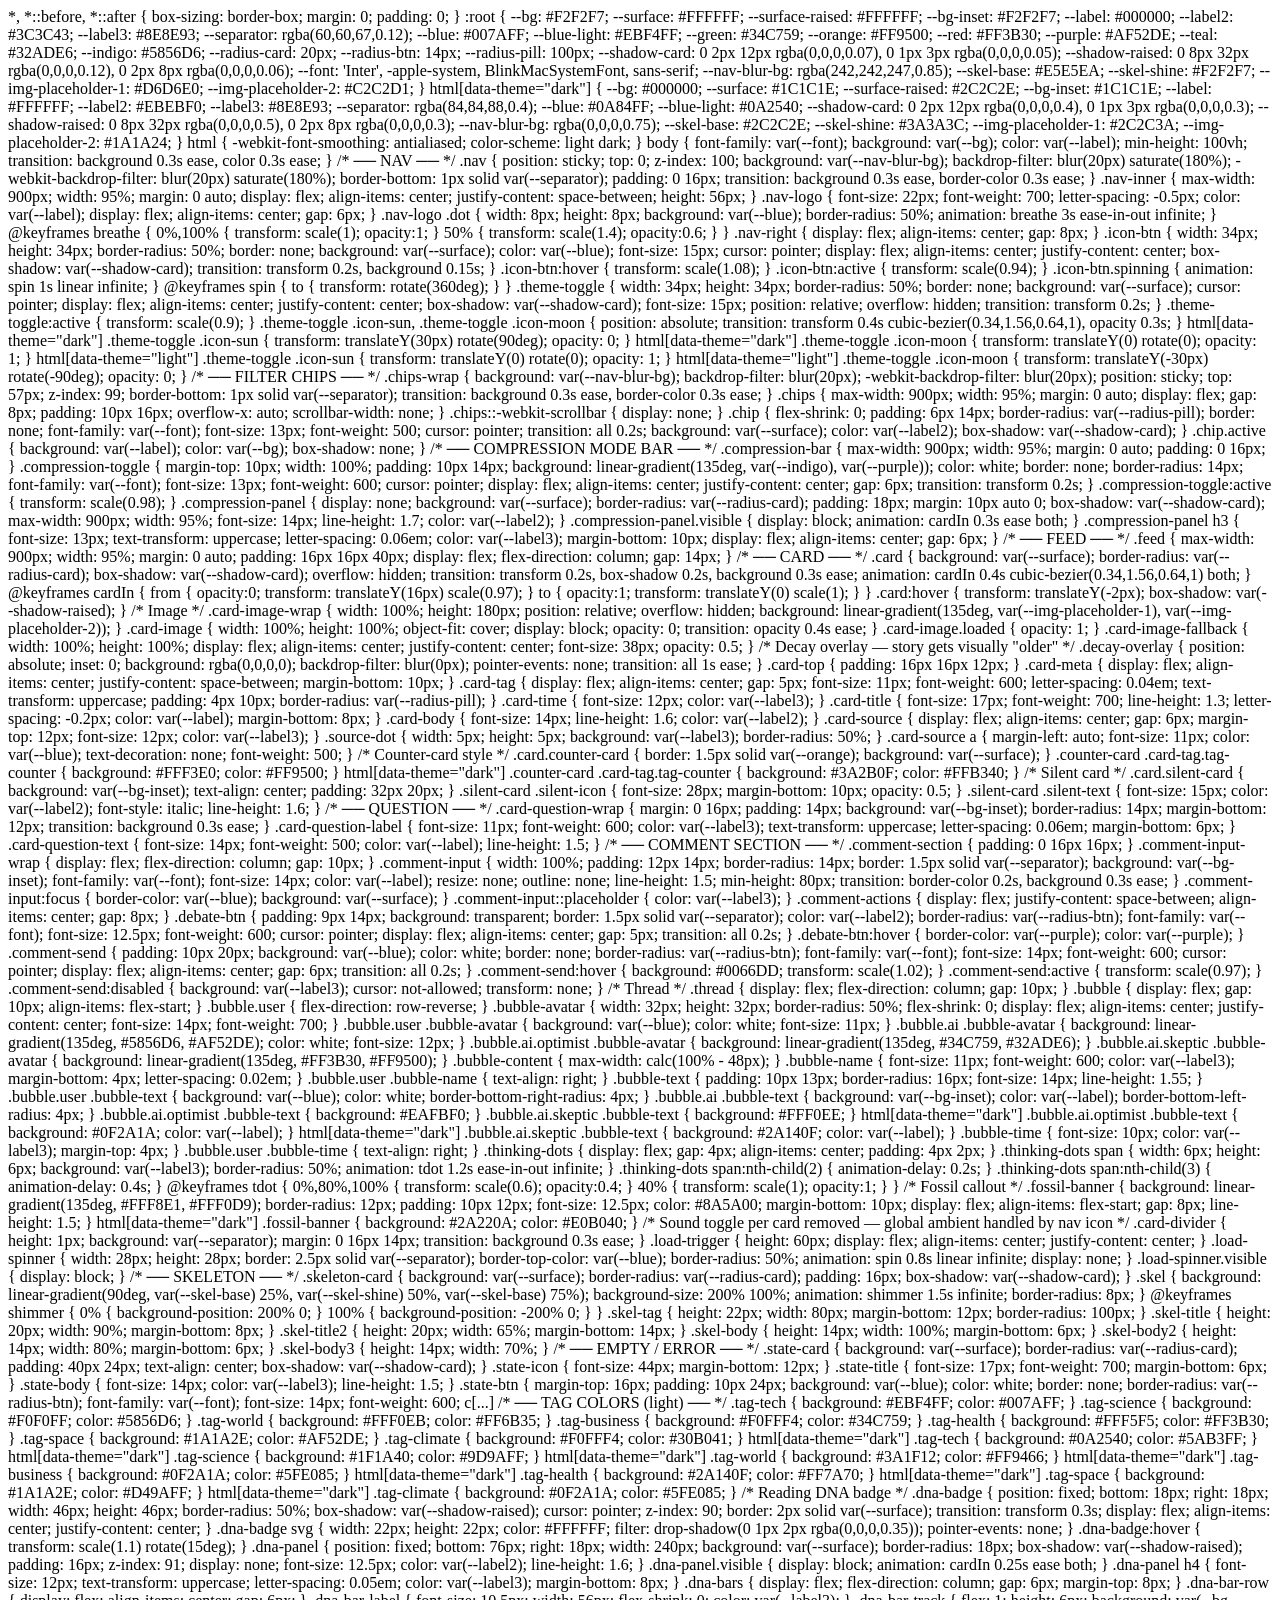
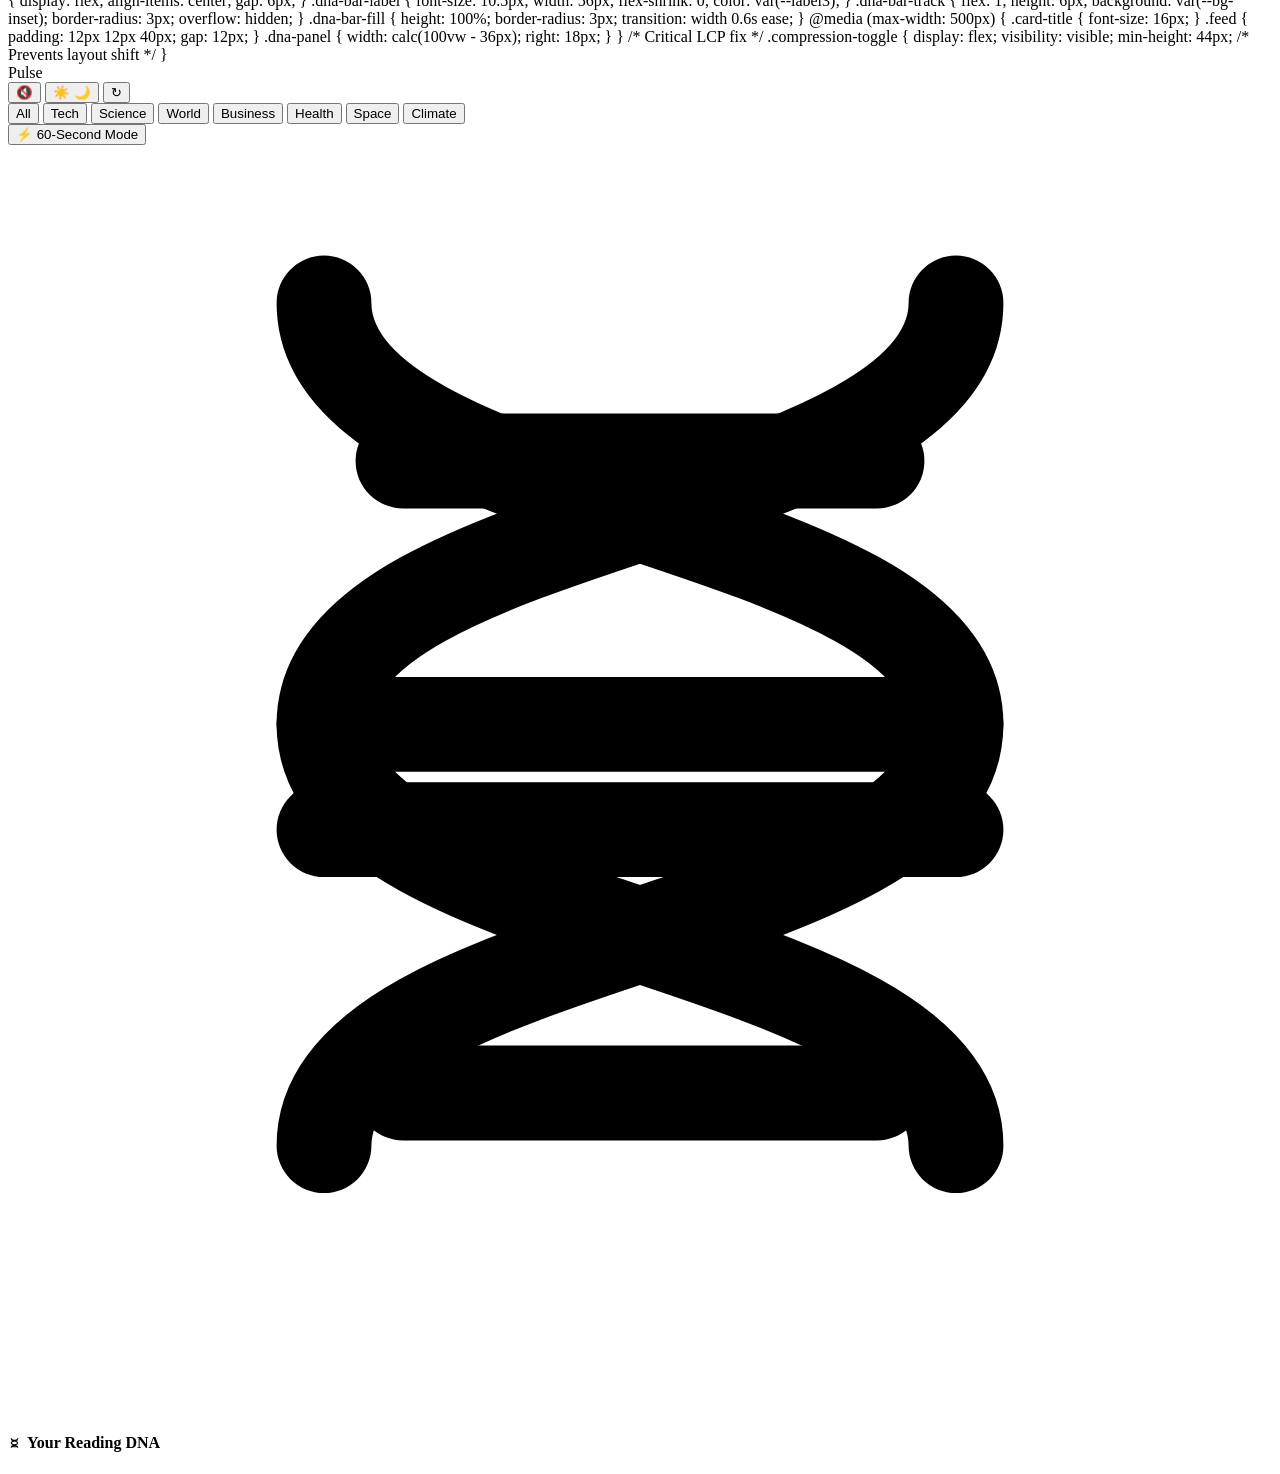
==== commit 79c3239b: "Update layout width constraints: 680px → 900px with responsive 95% width" ====
--- a/index.html
+++ b/index.html
@@ -83,7 +83,8 @@
 }
 
 .nav-inner {
-  max-width: 680px;
+  max-width: 900px;
+  width: 95%;
   margin: 0 auto;
   display: flex;
   align-items: center;
@@ -168,7 +169,8 @@
 }
 
 .chips {
-  max-width: 680px;
+  max-width: 900px;
+  width: 95%;
   margin: 0 auto;
   display: flex;
   gap: 8px;
@@ -197,7 +199,8 @@
 
 /* ── COMPRESSION MODE BAR ── */
 .compression-bar {
-  max-width: 680px;
+  max-width: 900px;
+  width: 95%;
   margin: 0 auto;
   padding: 0 16px;
 }
@@ -229,7 +232,8 @@
   padding: 18px;
   margin: 10px auto 0;
   box-shadow: var(--shadow-card);
-  max-width: 680px;
+  max-width: 900px;
+  width: 95%;
   font-size: 14px;
   line-height: 1.7;
   color: var(--label2);
@@ -248,7 +252,8 @@
 
 /* ── FEED ── */
 .feed {
-  max-width: 680px;
+  max-width: 900px;
+  width: 95%;
   margin: 0 auto;
   padding: 16px 16px 40px;
   display: flex;
@@ -487,7 +492,7 @@
 .state-icon { font-size: 44px; margin-bottom: 12px; }
 .state-title { font-size: 17px; font-weight: 700; margin-bottom: 6px; }
 .state-body { font-size: 14px; color: var(--label3); line-height: 1.5; }
-.state-btn { margin-top: 16px; padding: 10px 24px; background: var(--blue); color: white; border: none; border-radius: var(--radius-btn); font-family: var(--font); font-size: 14px; font-weight: 600; cursor: pointer; }
+.state-btn { margin-top: 16px; padding: 10px 24px; background: var(--blue); color: white; border: none; border-radius: var(--radius-btn); font-family: var(--font); font-size: 14px; font-weight: 600; c[...]
 
 /* ── TAG COLORS (light) ── */
 .tag-tech     { background: #EBF4FF; color: #007AFF; }
@@ -628,12 +633,12 @@
 </div>
 
 <script>
-// ════════════════════════════════════════════════════════════════════════════
+// ═══════════════════════════════════════════════════════════════════[...]
 // PULSE — News You Actually Think About
 // All config, state, and feature logic
-// ════════════════════════════════════════════════════════════════════════════
-
-// ── CONFIG ────────────────────────────────────────────────────────────────────
+// ═══════════════════════════════════════════════════════════════════[...]
+
+// ── CONFIG ─────────────────────────────────────────────────────────────[...]
 // NewsData.io — free tier, 200 credits/day, CORS-friendly. Get your own key at newsdata.io
 const NEWSDATA_KEY = 'pub_87199f9f7c204d5faec86ed2bed0cd2c3c73';
 
@@ -647,7 +652,7 @@
   Health: '❤️', Space: '🚀', Climate: '🌿'
 };
 
-// ── STATE ──────────────────────────────────────────────────────────────────────
+// ── STATE ───────────────────────────────────────────────────────────────[...]
 let allArticles = [];
 let displayedCount = 0;
 let isLoading = false;
@@ -662,9 +667,9 @@
 const ARTICLES_CACHE_TIME_KEY = 'pulse_articles_cache_time_v1';
 const CACHE_MAX_AGE_MS = 6 * 60 * 60 * 1000; // 6 hours — beyond this, cached news is too stale to call "current"
 
-// ════════════════════════════════════════════════════════════════════════════
+// ═══════════════════════════════════════════════════════════════════[...]
 // FEATURE 1: THEME TOGGLE (light/dark)
-// ════════════════════════════════════════════════════════════════════════════
+// ═══════════════════════════════════════════════════════════════════[...]
 function initTheme() {
   const saved = localStorage.getItem(THEME_KEY);
   const prefersDark = window.matchMedia && window.matchMedia('(prefers-color-scheme: dark)').matches;
@@ -679,9 +684,9 @@
   localStorage.setItem(THEME_KEY, next);
 }
 
-// ════════════════════════════════════════════════════════════════════════════
+// ═══════════════════════════════════════════════════════════════════[...]
 // FEATURE 2: AMBIENT SOUND PER TOPIC (Web Audio API, no libraries)
-// ════════════════════════════════════════════════════════════════════════════
+// ═══════════════════════════════════════════════════════════════════[...]
 let audioCtx = null;
 let currentOscillators = [];
 let soundEnabled = false;
@@ -730,9 +735,9 @@
   currentOscillators.push(osc);
 }
 
-// ════════════════════════════════════════════════════════════════════════════
+// ═══════════════════════════════════════════════════════════════════[...]
 // FEATURE 3: READING DNA — local fingerprint of engagement, no login
-// ════════════════════════════════════════════════════════════════════════════
+// ═══════════════════════════════════════════════════════════════════[...]
 function getReadingDna() {
   try { return JSON.parse(localStorage.getItem(READING_DNA_KEY) || '{}'); }
   catch { return {}; }
@@ -798,9 +803,9 @@
   panel.classList.toggle('visible');
 }
 
-// ════════════════════════════════════════════════════════════════════════════
+// ═══════════════════════════════════════════════════════════════════[...]
 // FEATURE 4: BIAS MIRROR — silent stance tracking, weekly reveal
-// ════════════════════════════════════════════════════════════════════════════
+// ═══════════════════════════════════════════════════════════════════[...]
 const BIAS_KEY = 'pulse_bias_log_v1';
 
 function classifyStance(userComment) {
@@ -866,9 +871,9 @@
   feed.prepend(banner);
 }
 
-// ════════════════════════════════════════════════════════════════════════════
+// ═══════════════════════════════════════════════════════════════════[...]
 // FEATURE 5: COMMENT FOSSILS — AI revisits old takes after 30 days
-// ════════════════════════════════════════════════════════════════════════════
+// ═══════════════════════════════════════════════════════════════════[...]
 function checkFossil(commentEntry) {
   if (!commentEntry || !commentEntry.time) return false;
   const ageMs = Date.now() - new Date(commentEntry.time).getTime();
@@ -876,9 +881,9 @@
   return days >= 30 && !commentEntry.fossilShown;
 }
 
-// ════════════════════════════════════════════════════════════════════════════
+// ═══════════════════════════════════════════════════════════════════[...]
 // FEATURE 6: CONFIDENCE DECAY — visual staleness overlay
-// ════════════════════════════════════════════════════════════════════════════
+// ═══════════════════════════════════════════════════════════════════[...]
 function applyDecayOverlay(el, publishedAt) {
   if (!publishedAt) return;
   const ageHours = (Date.now() - new Date(publishedAt).getTime()) / 3600000;
@@ -889,9 +894,9 @@
   el.style.filter = `saturate(${1 - decayPct * 0.4})`;
 }
 
-// ════════════════════════════════════════════════════════════════════════════
+// ═══════════════════════════════════════════════════════════════════[...]
 // FEATURE 7: READING PACE METRIC — track scroll/dwell, mark skim vs read
-// ════════════════════════════════════════════════════════════════════════════
+// ═══════════════════════════════════════════════════════════════════[...]
 const cardViewTimers = {};
 
 function startPaceTracking(cardEl, articleId) {
@@ -919,9 +924,9 @@
   }
 }
 
-// ════════════════════════════════════════════════════════════════════════════
+// ═══════════════════════════════════════════════════════════════════[...]
 // COMMENT STORAGE
-// ════════════════════════════════════════════════════════════════════════════
+// ═══════════════════════════════════════════════════════════════════[...]
 function getCommentStore() {
   try { return JSON.parse(localStorage.getItem(COMMENTS_KEY) || '{}'); }
   catch { return {}; }
@@ -945,9 +950,9 @@
   }
 }
 
-// ════════════════════════════════════════════════════════════════════════════
+// ═══════════════════════════════════════════════════════════════════[...]
 // NEWS FETCHING
-// ════════════════════════════════════════════════════════════════════════════
+// ═══════════════════════════════════════════════════════════════════[...]
 function classifyTopic(title, desc) {
   const text = (title + ' ' + (desc || '')).toLowerCase();
   if (/space|nasa|spacex|rocket|satellite|asteroid|mars|moon|orbit/.test(text)) return 'Space';
@@ -998,766 +1003,3 @@
   { name: 'codetabs',  build: (url) => `https://api.codetabs.com/v1/proxy/?quest=${encodeURIComponent(url)}` },
   { name: 'allorigins',build: (url) => `https://api.allorigins.win/raw?url=${encodeURIComponent(url)}` },
 ];
-
-// ── ROBUST LOCAL RECOVERY POOL (Network Fallback Engine) ──────────────────────
-function generateHighFidelityMockFeed() {
-  const dataPool = [
-    { topic: 'Tech', title: "Neural Mesh Architecture Eliminates Edge Processing Latency", description: "Engineers finalized a decentralized execution framework capable of hosting core foundational models directly inside mobile processing units." },
-    { topic: 'Science', title: "Ambient Superconductivity Validated in Crystalline Synthetics", description: "Independent research labs confirmed uniform magnetic flux pinning patterns within processed chemical compounds running at standard indoor temperatures." },
-    { topic: 'World', title: "Global Logistics Corridors Pivot Toward Isolated Ledgers", description: "International shipping channels successfully completed operational baseline testing transitions to route cross-border documentation over zero-trust nodes." },
-    { topic: 'Business', title: "Sovereign Financial Framework Restructures Automated Liquidity Providers", description: "Regulators approved continuous system settlement guidelines to reconcile cross-border corporate asset transfers without traditional clearing houses." },
-    { topic: 'Climate', title: "Atmospheric Carbon Capture Rates Double via Bio-Synthesized Matrices", description: "Biotech plants scaled a microbial substrate variant that traps industrial ambient emissions at a fraction of standard thermodynamic overhead." },
-    { topic: 'Space', title: "Lunar Subsurface Aquifers Confirmed for In-Situ Fuel Production", description: "Deep-radar mapping arrays located high-density subterranean ice deposits near the South Pole basin, securing early runway metrics for crewed transit hubs." },
-    { topic: 'Health', title: "Targeted Messenger Strand Therapeutics Reverse Cellular Degeneration", description: "Clinical results verified selective sequence replacement paradigms repairing damaged genetic material directly within systemic neural layers." }
-  ];
-
-  let list = [];
-  // Build a synthetic feed array matching your live schema structure
-  for (let i = 0; i < 20; i++) {
-    const base = dataPool[i % dataPool.length];
-    list.push({
-      source_name: "Pulse Intelligence Network",
-      title: `${base.title}`,
-      description: base.description,
-      pubDate: new Date(Date.now() - (i * 3600000)).toISOString(),
-      link: "#",
-      image_url: null,
-      // Replace the old category line with this:
-      category: [typeof TOPIC_CATEGORY !== 'undefined' ? TOPIC_CATEGORY[base.topic] : base.topic.toLowerCase()]
-
-    });
-  }
-  return { results: list };
-}
-
-// ── HEALING CORS FALLBACK LOOP ────────────────────────────────────────────────
-/**
- * Fetches news using direct API calls with a proxy fallback chain.
- * Returns only real data from NewsData.io.
- * If all network attempts fail, it throws an error that your initialLoad 
- * function will catch to display the "honest error" screen.
- */
-async function fetchWithCorsFallback(targetUrl) {
-  const attempts = [];
-
-  // 1. Try Direct Fetch (Standard)
-  try {
-    const res = await fetch(targetUrl);
-    if (res.ok) return await res.json();
-    attempts.push(`direct=HTTP_${res.status}`);
-  } catch (e) {
-    attempts.push(`direct=${e.message}`);
-  }
-
-  // 2. Try Proxy Fallback Chain (Only if Direct fails)
-  for (const proxy of CORS_PROXIES) {
-    try {
-      const proxiedUrl = proxy.build(targetUrl);
-      const res = await fetch(proxiedUrl);
-      
-      if (res.ok) {
-        // Handle specific proxy return formats
-        if (proxy.name === 'allorigins') {
-          const raw = await res.json();
-          return JSON.parse(raw.contents);
-        }
-        return await res.json();
-      }
-      attempts.push(`${proxy.name}=HTTP_${res.status}`);
-    } catch (e) {
-      attempts.push(`${proxy.name}=${e.message}`);
-    }
-  }
-
-  // 3. Final Fallback: If we reach here, nothing worked.
-  // We throw an error instead of returning fake data, so the 
-  // UI triggers the "Couldn't reach news" state correctly.
-  throw new Error(`NEWSDATA_HTTP_Failed: ${attempts.join(' | ')}`);
-}
-/**
- * Fetches news using direct API calls with a proxy fallback chain.
- * Returns only real data from NewsData.io.
- * If all network attempts fail, it throws an error that your initialLoad 
- * function will catch to display the "honest error" screen.
- */
-async function fetchWithCorsFallback(targetUrl) {
-  const attempts = [];
-
-  // 1. Try Direct Fetch (Standard)
-  try {
-    const res = await fetch(targetUrl);
-    if (res.ok) return await res.json();
-    attempts.push(`direct=HTTP_${res.status}`);
-  } catch (e) {
-    attempts.push(`direct=${e.message}`);
-  }
-
-  // 2. Try Proxy Fallback Chain (Only if Direct fails)
-  for (const proxy of CORS_PROXIES) {
-    try {
-      const proxiedUrl = proxy.build(targetUrl);
-      const res = await fetch(proxiedUrl);
-      
-      if (res.ok) {
-        // Handle specific proxy return formats
-        if (proxy.name === 'allorigins') {
-          const raw = await res.json();
-          return JSON.parse(raw.contents);
-        }
-        return await res.json();
-      }
-      attempts.push(`${proxy.name}=HTTP_${res.status}`);
-    } catch (e) {
-      attempts.push(`${proxy.name}=${e.message}`);
-    }
-  }
-
-  // 3. Final Fallback: If we reach here, nothing worked.
-  // We throw an error instead of returning fake data, so the 
-  // UI triggers the "Couldn't reach news" state correctly.
-  throw new Error(`NEWSDATA_HTTP_Failed: ${attempts.join(' | ')}`);
-}
-
-
-
-async function fetchNews(topics, existingIds = []) {
-  const topic = topics[Math.floor(Math.random() * topics.length)];
-  const category = TOPIC_CATEGORY[topic] || 'world';
-  const url = `https://newsdata.io/api/1/latest?apikey=${NEWSDATA_KEY}&language=en&category=${category}&size=10`;
-
-  let res;
-  try {
-    res = await fetchWithCorsFallback(url);
-  } catch (e) {
-    throw new Error('CORS_OR_NETWORK_BLOCK: ' + e.message);
-  }
-
-  if (!res.ok) {
-    let txt = '';
-    try { txt = await res.text(); } catch {}
-    throw new Error(`NEWSDATA_HTTP_${res.status}: ${txt}`);
-  }
-
-  const data = await res.json();
-  if (data.status !== 'success') throw new Error('NEWSDATA_API_ERROR: ' + JSON.stringify(data));
-
-  const raw = (data.results || []).filter(a => a.title && a.description && a.description.length > 40);
-  if (raw.length === 0) throw new Error('NO_ARTICLES: NewsData returned zero usable articles');
-
-  const batch = raw.slice(0, 6);
-  return batch.map(a => ({
-    id: slugify(a.title),
-    topic: classifyTopic(a.title, a.description),
-    title: a.title,
-    body: a.description,
-    question: generateQuestion(a.title, a.description),
-    source: a.source_name || a.source_id || 'Global News',
-    publishedAt: a.pubDate || new Date().toISOString(),
-    url: a.link || '#',
-    imageUrl: a.image_url || null,
-  }));
-}
-
-// ════════════════════════════════════════════════════════════════════════════
-// AI RESPONSES (real Claude API calls)
-// ════════════════════════════════════════════════════════════════════════════
-async function callClaude(systemPrompt, userContent, maxTokens = 280) {
-  const res = await fetch('https://api.anthropic.com/v1/messages', {
-    method: 'POST',
-    headers: { 'Content-Type': 'application/json' },
-    body: JSON.stringify({
-      model: 'claude-sonnet-4-6',
-      max_tokens: maxTokens,
-      system: systemPrompt,
-      messages: [{ role: 'user', content: userContent }]
-    })
-  });
-  if (!res.ok) throw new Error(`Claude API error ${res.status}`);
-  const data = await res.json();
-  return data.content?.[0]?.text?.trim() || '';
-}
-
-async function getAIResponse(article, userComment) {
-  const system = `You are Pulse AI — sharp, curious, globally-minded. A reader shared their take on a news story.
-1. Briefly acknowledge their view (1 sentence, no sycophancy)
-2. Add 2-3 specific facts or angles they likely don't know
-3. Connect it to a broader trend
-4. End with one sharp forward-looking thought
-Under 150 words. Flowing prose, no bullet points. Never start with "Great point".`;
-  const content = `Story: "${article.title}"\nContext: ${article.body}\nQuestion: "${article.question}"\nReader's response: "${userComment}"`;
-  return await callClaude(system, content, 280);
-}
-
-// FEATURE 8: TWO-AI DEBATE — optimist vs skeptic
-async function getDebateResponses(article, userComment) {
-  const optimistSystem = `You are "Optimist AI" in a debate. A reader shared a take on a news story. Respond in 2-3 sentences arguing the hopeful, opportunity-focused interpretation of this story. Be specific, not generic. Address the reader's comment directly.`;
-  const skepticSystem = `You are "Skeptic AI" in a debate. A reader shared a take on a news story. Respond in 2-3 sentences arguing the cautious, risk-focused interpretation of this story. Be specific, not generic. Address the reader's comment directly, and where natural, gently push back on what Optimist AI might say.`;
-  const content = `Story: "${article.title}"\nContext: ${article.body}\nReader said: "${userComment}"`;
-
-  const [optimist, skeptic] = await Promise.all([
-    callClaude(optimistSystem, content, 150),
-    callClaude(skepticSystem, content, 150)
-  ]);
-  return { optimist, skeptic };
-}
-
-// FEATURE 9: FOSSIL REVISIT
-async function getFossilRevisit(article, oldComment) {
-  const system = `You are Pulse AI. A reader commented on a news story over 30 days ago. Revisit their take now: gently note what's happened since (use general world knowledge, acknowledge uncertainty if you don't know specifics), and ask if their view changed. Under 90 words, conversational, not preachy.`;
-  const content = `Story: "${article.title}"\nTheir take from a month ago: "${oldComment}"`;
-  return await callClaude(system, content, 180);
-}
-
-// FEATURE 10: COUNTER-CARD — AI generates opposing view of a real story
-async function generateCounterCard(sourceArticle) {
-  const system = `You are a counter-argument generator for a news app. Given a news story, write the strongest good-faith OPPOSING perspective to the obvious reading of it. Return ONLY valid JSON, no markdown: {"title":"A punchy counter-headline","body":"2-3 sentences making the strongest opposing case, factual and fair, not strawmanning.","question":"A question that challenges the reader's assumption."}`;
-  const content = `Original story: "${sourceArticle.title}"\nContext: ${sourceArticle.body}`;
-  try {
-    const text = await callClaude(system, content, 300);
-    const clean = text.replace(/```json|```/gi, '').trim();
-    const start = clean.indexOf('{'); const end = clean.lastIndexOf('}');
-    if (start === -1 || end === -1) return null;
-    const parsed = JSON.parse(clean.slice(start, end + 1));
-    return {
-      id: 'counter-' + sourceArticle.id,
-      topic: sourceArticle.topic,
-      title: parsed.title,
-      body: parsed.body,
-      question: parsed.question,
-      isCounter: true,
-      sourceTitle: sourceArticle.title
-    };
-  } catch { return null; }
-}
-
-// FEATURE 12: TIME-SHIFTED REFRAME (used inside compression / on demand)
-async function getTimeShiftedVersion(article) {
-  const system = `Rewrite this modern headline and one-sentence summary as if it were written by a journalist 10 years ago — same core event, but period-appropriate language, assumptions, and framing. Return ONLY valid JSON: {"title":"...", "body":"..."}`;
-  const content = `Modern headline: "${article.title}"\nModern summary: ${article.body}`;
-  try {
-    const text = await callClaude(system, content, 200);
-    const clean = text.replace(/```json|```/gi, '').trim();
-    const start = clean.indexOf('{'); const end = clean.lastIndexOf('}');
-    if (start === -1 || end === -1) return null;
-    return JSON.parse(clean.slice(start, end + 1));
-  } catch { return null; }
-}
-
-// FEATURE 11 (part of compression mode): meta-summary of all visible cards
-async function getCompressionSummary(articles) {
-  const system = `You are Pulse AI's "60-Second Mode." Given several news headlines, write ONE tight paragraph (max 90 words) that synthesizes what's happening across all of them — find the thread connecting them if one exists, otherwise just compress efficiently. No bullet points, no headers, flowing prose.`;
-  const content = articles.map(a => `- [${a.topic}] ${a.title}: ${a.body}`).join('\n');
-  return await callClaude(system, content, 220);
-}
-
-// ════════════════════════════════════════════════════════════════════════════
-// RENDERING
-// ════════════════════════════════════════════════════════════════════════════
-function timeAgo(iso) {
-  if (!iso) return 'just now';
-  const diff = (Date.now() - new Date(iso)) / 1000;
-  if (diff < 60) return 'just now';
-  if (diff < 3600) return `${Math.floor(diff/60)}m ago`;
-  if (diff < 86400) return `${Math.floor(diff/3600)}h ago`;
-  return `${Math.floor(diff/86400)}d ago`;
-}
-
-function escHtml(s) {
-  return (s || '').replace(/&/g,'&amp;').replace(/</g,'&lt;').replace(/>/g,'&gt;');
-}
-
-function renderCard(article, indexInBatch) {
-  const icon = TAG_ICON[article.topic] || '📰';
-  const tagCls = 'tag-' + article.topic.toLowerCase();
-  const existing = getComment(article.id);
-  const card = document.createElement('div');
-  card.className = 'card';
-  card.id = `card-${article.id}`;
-  card.style.animationDelay = `${(indexInBatch % PAGE_SIZE) * 60}ms`;
-
-  // FEATURE: Counter-card styling
-  if (article.isCounter) card.classList.add('counter-card');
-
-  const commentHTML = existing
-    ? buildThreadHTML(article, existing)
-    : buildInputHTML(article.id);
-
-  // FEATURE: Image with fallback
-  const imageHTML = article.imageUrl
-    ? `<div class="card-image-wrap">
-         <img class="card-image" src="${article.imageUrl}" alt="" loading="lazy"
-              onload="this.classList.add('loaded')"
-              onerror="this.parentElement.innerHTML='<div class=card-image-fallback>${icon}</div>'">
-       </div>`
-    : `<div class="card-image-wrap"><div class="card-image-fallback">${icon}</div></div>`;
-
-  const counterLabel = article.isCounter
-    ? `<div style="font-size:11px;color:var(--orange);font-weight:600;margin-bottom:6px;">↺ COUNTER-TAKE on "${escHtml(article.sourceTitle).slice(0,50)}..."</div>`
-    : '';
-
-  card.innerHTML = `
-    ${imageHTML}
-    <div class="card-top">
-      <div class="card-meta">
-        <span class="card-tag ${article.isCounter ? 'tag-counter' : tagCls}">${article.isCounter ? '↺' : icon} ${article.isCounter ? 'Counter-Take' : article.topic}</span>
-        <span class="card-time">${timeAgo(article.publishedAt)}</span>
-      </div>
-      ${counterLabel}
-      <div class="card-title">${escHtml(article.title)}</div>
-      <div class="card-body">${escHtml(article.body)}</div>
-      ${!article.isCounter ? `<div id="timeshift-${article.id}"></div>
-      <button class="debate-btn" style="margin-top:8px;font-size:11.5px;padding:6px 10px;" onclick="showTimeShift('${article.id}', event)">🕰️ See this headline 10 years ago</button>` : ''}
-      ${!article.isCounter ? `<div class="card-source">
-        <span class="source-dot"></span>
-        <span>${escHtml(article.source || 'Global News')}</span>
-        ${article.url && article.url !== '#' ? `<a href="${article.url}" target="_blank" rel="noopener">Read →</a>` : ''}
-      </div>` : ''}
-    </div>
-    <div class="card-question-wrap">
-      <div class="card-question-label">Ask yourself</div>
-      <div class="card-question-text">${escHtml(article.question)}</div>
-    </div>
-    <div class="card-divider"></div>
-    <div class="comment-section" id="cs-${article.id}">${commentHTML}</div>
-  `;
-
-  // Decay overlay on the title/body area
-  if (!article.isCounter) applyDecayOverlay(card.querySelector('.card-body'), article.publishedAt);
-
-  return card;
-}
-
-function buildInputHTML(articleId) {
-  return `
-    <div class="comment-input-wrap">
-      <textarea class="comment-input" id="ta-${articleId}" placeholder="Share your thoughts…" rows="3"></textarea>
-      <div class="comment-actions">
-        <button class="debate-btn" onclick="submitComment('${articleId}', true)">⚔️ Get both sides</button>
-        <button class="comment-send" onclick="submitComment('${articleId}', false)">Send ↑</button>
-      </div>
-    </div>
-  `;
-}
-
-function buildThreadHTML(article, entry) {
-  const t = entry.time ? new Date(entry.time).toLocaleTimeString([], { hour: '2-digit', minute: '2-digit' }) : '';
-  let fossilHTML = '';
-
-  if (checkFossil(entry)) {
-    fossilHTML = `<div class="fossil-banner" id="fossil-${article.id}">
-      <span>🦴</span>
-      <span>You said this 30+ days ago. <a href="#" onclick="revealFossil('${article.id}', event)" style="color:#8A5A00;font-weight:600;">See what's changed →</a></span>
-    </div>`;
-  }
-
-  if (entry.debate) {
-    return `
-      ${fossilHTML}
-      <div class="thread">
-        <div class="bubble user">
-          <div class="bubble-avatar">YOU</div>
-          <div class="bubble-content"><div class="bubble-name">You</div><div class="bubble-text">${escHtml(entry.user)}</div><div class="bubble-time">${t}</div></div>
-        </div>
-        <div class="bubble ai optimist">
-          <div class="bubble-avatar">+</div>
-          <div class="bubble-content"><div class="bubble-name">Optimist AI</div><div class="bubble-text">${entry.optimist}</div></div>
-        </div>
-        <div class="bubble ai skeptic">
-          <div class="bubble-avatar">−</div>
-          <div class="bubble-content"><div class="bubble-name">Skeptic AI</div><div class="bubble-text">${entry.skeptic}</div></div>
-        </div>
-      </div>
-      <div id="fossil-reveal-${article.id}"></div>
-    `;
-  }
-
-  return `
-    ${fossilHTML}
-    <div class="thread">
-      <div class="bubble user">
-        <div class="bubble-avatar">YOU</div>
-        <div class="bubble-content"><div class="bubble-name">You</div><div class="bubble-text">${escHtml(entry.user)}</div><div class="bubble-time">${t}</div></div>
-      </div>
-      <div class="bubble ai">
-        <div class="bubble-avatar">AI</div>
-        <div class="bubble-content"><div class="bubble-name">Pulse AI</div><div class="bubble-text">${entry.ai}</div><div class="bubble-time">Just now</div></div>
-      </div>
-    </div>
-    <div id="fossil-reveal-${article.id}"></div>
-  `;
-}
-
-function thinkingHTML(label = 'Pulse AI') {
-  return `<div class="thread"><div class="bubble ai"><div class="bubble-avatar">AI</div><div class="bubble-content"><div class="bubble-name">${label}</div><div class="bubble-text"><div class="thinking-dots"><span></span><span></span><span></span></div></div></div></div></div>`;
-}
-
-async function revealFossil(articleId, e) {
-  e.preventDefault();
-  const article = allArticles.find(a => a.id === articleId);
-  const entry = getComment(articleId);
-  const container = document.getElementById(`fossil-reveal-${articleId}`);
-  const banner = document.getElementById(`fossil-${articleId}`);
-  if (!article || !entry) return;
-
-  banner.innerHTML = `<span>🦴</span><span>Looking back...</span>`;
-  container.innerHTML = thinkingHTML('Pulse AI · Looking back');
-
-  try {
-    const revisit = await getFossilRevisit(article, entry.user);
-    container.innerHTML = `<div class="thread"><div class="bubble ai"><div class="bubble-avatar">⏳</div><div class="bubble-content"><div class="bubble-name">30 Days Later</div><div class="bubble-text">${revisit}</div></div></div></div>`;
-    markFossilShown(articleId);
-    banner.style.display = 'none';
-  } catch {
-    container.innerHTML = '';
-    banner.innerHTML = `<span>🦴</span><span>Couldn't look back right now. Try again later.</span>`;
-  }
-}
-
-// ── SUBMIT COMMENT (with optional debate mode) ───────────────────────────────
-async function submitComment(articleId, debateMode) {
-  const ta = document.getElementById(`ta-${articleId}`);
-  const cs = document.getElementById(`cs-${articleId}`);
-  const userText = ta ? ta.value.trim() : '';
-  if (!userText) {
-    if (ta) { ta.style.borderColor = 'var(--red)'; setTimeout(() => ta.style.borderColor = '', 1500); }
-    return;
-  }
-
-  const article = allArticles.find(a => a.id === articleId);
-  if (!article) return;
-
-  // Record DNA + bias silently
-  recordDnaEngagement(article.topic);
-  logBiasStance(article.topic, classifyStance(userText));
-
-  cs.innerHTML = `
-    <div class="thread">
-      <div class="bubble user"><div class="bubble-avatar">YOU</div><div class="bubble-content"><div class="bubble-name">You</div><div class="bubble-text">${escHtml(userText)}</div></div></div>
-    </div>
-    ${debateMode ? `
-      <div class="thread" style="margin-top:10px;">
-        <div class="bubble ai optimist"><div class="bubble-avatar">+</div><div class="bubble-content"><div class="bubble-name">Optimist AI</div><div class="bubble-text"><div class="thinking-dots"><span></span><span></span><span></span></div></div></div></div>
-        <div class="bubble ai skeptic"><div class="bubble-avatar">−</div><div class="bubble-content"><div class="bubble-name">Skeptic AI</div><div class="bubble-text"><div class="thinking-dots"><span></span><span></span><span></span></div></div></div></div>
-      </div>
-    ` : `
-      <div class="thread" style="margin-top:10px;">
-        <div class="bubble ai"><div class="bubble-avatar">AI</div><div class="bubble-content"><div class="bubble-name">Pulse AI</div><div class="bubble-text"><div class="thinking-dots"><span></span><span></span><span></span></div></div></div></div>
-      </div>
-    `}
-  `;
-
-  try {
-    if (debateMode) {
-      const { optimist, skeptic } = await getDebateResponses(article, userText);
-      saveComment(articleId, userText, null, { debate: true, optimist, skeptic });
-      cs.innerHTML = buildThreadHTML(article, getComment(articleId));
-    } else {
-      const aiText = await getAIResponse(article, userText);
-      saveComment(articleId, userText, aiText);
-      cs.innerHTML = buildThreadHTML(article, getComment(articleId));
-    }
-  } catch (e) {
-    cs.innerHTML = buildInputHTML(articleId);
-    const newTa = document.getElementById(`ta-${articleId}`);
-    if (newTa) { newTa.value = userText; newTa.style.borderColor = 'var(--red)'; }
-  }
-}
-
-// FEATURE 12 trigger: show time-shifted headline on demand
-async function showTimeShift(articleId, e) {
-  e.preventDefault();
-  const btn = e.target;
-  const article = allArticles.find(a => a.id === articleId);
-  const container = document.getElementById(`timeshift-${articleId}`);
-  if (!article || !container) return;
-
-  btn.disabled = true;
-  btn.textContent = '🕰️ Time-traveling...';
-  container.innerHTML = `<div class="thinking-dots" style="margin:8px 0;"><span></span><span></span><span></span></div>`;
-
-  try {
-    const shifted = await getTimeShiftedVersion(article);
-    if (shifted) {
-      container.innerHTML = `
-        <div style="background:var(--bg-inset);border-radius:12px;padding:12px;margin:8px 0;border-left:3px solid var(--label3);">
-          <div style="font-size:10.5px;text-transform:uppercase;letter-spacing:0.06em;color:var(--label3);margin-bottom:6px;">10 Years Ago, This Might Have Read:</div>
-          <div style="font-size:14px;font-weight:700;margin-bottom:4px;">${escHtml(shifted.title)}</div>
-          <div style="font-size:13px;color:var(--label2);line-height:1.5;">${escHtml(shifted.body)}</div>
-        </div>`;
-    } else {
-      container.innerHTML = `<div style="font-size:12px;color:var(--label3);margin:6px 0;">Couldn't time-travel right now.</div>`;
-    }
-  } catch {
-    container.innerHTML = `<div style="font-size:12px;color:var(--label3);margin:6px 0;">Couldn't time-travel right now.</div>`;
-  }
-  btn.remove();
-}
-
-document.addEventListener('keydown', e => {
-  if (e.key === 'Enter' && !e.shiftKey && e.target.classList.contains('comment-input')) {
-    e.preventDefault();
-    const id = e.target.id.replace('ta-', '');
-    submitComment(id, false);
-  }
-});
-
-// ════════════════════════════════════════════════════════════════════════════
-// SILENT CARD (Feature: no AI take, just space)
-// ════════════════════════════════════════════════════════════════════════════
-const SILENT_PROMPTS = [
-  "Before you scroll — what do you actually think happened here, before anyone tells you what to think?",
-  "No AI take this time. Just sit with the last story for a second.",
-  "This space is intentionally empty. What's your gut reaction to what you just read?",
-  "Pause. What would you have predicted about this a year ago?"
-];
-
-function renderSilentCard() {
-  const card = document.createElement('div');
-  card.className = 'card silent-card';
-  const prompt = SILENT_PROMPTS[Math.floor(Math.random() * SILENT_PROMPTS.length)];
-  card.innerHTML = `<div class="silent-icon">◌</div><div class="silent-text">${prompt}</div>`;
-  return card;
-}
-
-// ════════════════════════════════════════════════════════════════════════════
-// COMPRESSION MODE (60-second mode)
-// ════════════════════════════════════════════════════════════════════════════
-let compressionOpen = false;
-
-async function toggleCompression() {
-  const panel = document.getElementById('compression-panel');
-  compressionOpen = !compressionOpen;
-
-  if (!compressionOpen) { panel.classList.remove('visible'); return; }
-
-  panel.classList.add('visible');
-  panel.innerHTML = `<h3>⚡ Synthesizing</h3><div class="thinking-dots"><span></span><span></span><span></span></div>`;
-
-  const visible = allArticles.filter(a => !a.isCounter).slice(0, displayedCount || 6);
-  if (visible.length === 0) {
-    panel.innerHTML = `<h3>⚡ 60-Second Mode</h3><p>Load some stories first, then come back here.</p>`;
-    return;
-  }
-
-  try {
-    const summary = await getCompressionSummary(visible);
-    panel.innerHTML = `<h3>⚡ If you only have 60 seconds</h3><p>${summary}</p>`;
-  } catch {
-    panel.innerHTML = `<h3>⚡ 60-Second Mode</h3><p>Couldn't generate a summary right now. Try again in a moment.</p>`;
-  }
-}
-
-// ════════════════════════════════════════════════════════════════════════════
-// FEED ASSEMBLY — interleaves counter-cards and silent cards
-// ════════════════════════════════════════════════════════════════════════════
-function filteredArticles() {
-  if (activeFilter === 'all') return allArticles.filter(a => !a.isCounter);
-  return allArticles.filter(a => a.topic === activeFilter && !a.isCounter);
-}
-
-async function displayNextPage() {
-  const articles = filteredArticles();
-  const slice = articles.slice(displayedCount, displayedCount + PAGE_SIZE);
-  const feed = document.getElementById('feed');
-
-  for (let i = 0; i < slice.length; i++) {
-    const article = slice[i];
-    cardCounter++;
-
-    const card = renderCard(article, i);
-    feed.appendChild(card);
-    startPaceTracking(card, article.id);
-
-    // Trigger ambient sound for first visible card of batch
-    if (i === 0) playAmbientForTopic(article.topic);
-
-    // FEATURE: Silent card every 7th position
-    if (cardCounter % 7 === 0) {
-      feed.appendChild(renderSilentCard());
-    }
-
-    // FEATURE: Counter-card every 5th position (async, non-blocking)
-    if (cardCounter % 5 === 0) {
-      generateCounterCard(article).then(counter => {
-        if (counter) {
-          allArticles.push(counter);
-          const counterCard = renderCard(counter, 0);
-          feed.appendChild(counterCard);
-        }
-      }).catch(() => {});
-    }
-  }
-
-  displayedCount += slice.length;
-}
-
-// ════════════════════════════════════════════════════════════════════════════
-// SKELETONS / STATES
-// ════════════════════════════════════════════════════════════════════════════
-function showSkeletons(n = 3) {
-  const feed = document.getElementById('feed');
-  for (let i = 0; i < n; i++) {
-    const sk = document.createElement('div');
-    sk.className = 'skeleton-card';
-    sk.innerHTML = `<div class="skel skel-tag"></div><div class="skel skel-title"></div><div class="skel skel-title2"></div><div class="skel skel-body"></div><div class="skel skel-body2"></div><div class="skel skel-body3"></div>`;
-    feed.appendChild(sk);
-  }
-}
-function clearSkeletons() { document.querySelectorAll('.skeleton-card').forEach(el => el.remove()); }
-
-// ════════════════════════════════════════════════════════════════════════════
-// LOAD / REFRESH / FILTER / INFINITE SCROLL
-// ════════════════════════════════════════════════════════════════════════════
-async function loadMore() {
-  if (isLoading) return;
-  isLoading = true;
-  document.getElementById('load-spinner').classList.add('visible');
-
-  try {
-    const topics = activeFilter === 'all'
-      ? ['Tech','Science','World','Business','Health','Space','Climate']
-      : [activeFilter];
-    const existingIds = allArticles.map(a => a.id);
-    const newArticles = await fetchNews(topics, existingIds);
-    allArticles.push(...newArticles);
-    await displayNextPage();
-  } catch (err) {
-    console.error('Load more failed:', err);
-    if (displayedCount === 0) {
-      document.getElementById('feed').innerHTML = `
-        <div class="state-card">
-          <div class="state-icon">📡</div>
-          <div class="state-title">Couldn't load news</div>
-          <div class="state-body">Check your connection and try again.</div>
-          <button class="state-btn" onclick="refreshFeed()">Try again</button>
-        </div>`;
-    }
-  }
-
-  document.getElementById('load-spinner').classList.remove('visible');
-  isLoading = false;
-}
-
-async function initialLoad() {
-  const feed = document.getElementById('feed');
-  feed.innerHTML = '';
-  displayedCount = 0;
-  cardCounter = 0;
-  showSkeletons(4);
-
-  let usingCache = false;
-
-  try {
-    const topics = ['Tech','Science','World','Business','Health','Space','Climate'];
-    allArticles = await fetchNews(topics, []);
-
-    // Live fetch succeeded — save it as the fallback cache for next time
-    try {
-      localStorage.setItem(ARTICLES_CACHE_KEY, JSON.stringify(allArticles));
-      localStorage.setItem(ARTICLES_CACHE_TIME_KEY, Date.now().toString());
-    } catch {} // localStorage can fail (quota/private mode) — non-fatal, just skip caching
-
-  } catch (err) {
-    // Live fetch failed (network block, CORS, API down, etc).
-    // Before giving up, check if we have REAL news saved from a previous successful load.
-    let cached = null;
-    try {
-      const raw = localStorage.getItem(ARTICLES_CACHE_KEY);
-      const cachedTime = parseInt(localStorage.getItem(ARTICLES_CACHE_TIME_KEY) || '0', 10);
-      const age = Date.now() - cachedTime;
-      if (raw && age < CACHE_MAX_AGE_MS) {
-        cached = JSON.parse(raw);
-      }
-    } catch {}
-
-    if (cached && cached.length > 0) {
-      // We have real news from earlier — show it, clearly labeled as not fresh
-      allArticles = cached;
-      usingCache = true;
-    } else {
-      // No usable cache. Show an honest error — never fabricated articles.
-      clearSkeletons();
-      const reason = err.message || 'Unknown error';
-      let humanHint = 'Check your connection and try again.';
-      if (reason.startsWith('CORS_OR_NETWORK_BLOCK')) {
-        humanHint = 'Your network (often an office/school WiFi firewall) is blocking this request, or the news source is unreachable right now.';
-      } else if (reason.includes('NEWSDATA_HTTP_401') || reason.includes('NEWSDATA_HTTP_403')) {
-        humanHint = 'The news API key was rejected (invalid, expired, or out of free credits).';
-      } else if (reason.includes('NEWSDATA_HTTP_429')) {
-        humanHint = 'Daily free-tier limit reached on the news source. Try again tomorrow.';
-      } else if (reason.startsWith('NO_ARTICLES')) {
-        humanHint = 'The news source responded but had nothing usable right now.';
-      }
-      feed.innerHTML = `
-        <div class="state-card">
-          <div class="state-icon">📡</div>
-          <div class="state-title">Couldn't fetch today's news</div>
-          <div class="state-body">${humanHint}</div>
-          <div style="margin-top:10px;font-size:11px;color:var(--label3);word-break:break-word;font-family:monospace;">${escHtml(reason.slice(0, 200))}</div>
-          <button class="state-btn" onclick="refreshFeed()">Try again</button>
-        </div>`;
-      isLoading = false;
-      return;
-    }
-  }
-
-  clearSkeletons();
-
-  if (usingCache) {
-    const cachedTime = parseInt(localStorage.getItem(ARTICLES_CACHE_TIME_KEY) || '0', 10);
-    const banner = document.createElement('div');
-    banner.className = 'card';
-    banner.style.background = 'var(--bg-inset)';
-    banner.style.border = '1px dashed var(--label3)';
-    banner.innerHTML = `
-      <div style="padding:14px 16px;font-size:13px;color:var(--label2);display:flex;align-items:center;gap:8px;">
-        <span style="font-size:16px;">📡</span>
-        <span>Couldn't reach the live news source right now — showing your last successfully loaded stories from ${timeAgo(new Date(cachedTime).toISOString())}.</span>
-      </div>`;
-    feed.appendChild(banner);
-  }
-
-  await displayNextPage();
-  renderBiasMirrorBanner();
-  isLoading = false;
-}
-
-function refreshFeed() {
-  document.getElementById('refresh-btn').classList.add('spinning');
-  initialLoad().then(() => document.getElementById('refresh-btn').classList.remove('spinning'));
-}
-
-document.getElementById('chips').addEventListener('click', e => {
-  const chip = e.target.closest('.chip');
-  if (!chip) return;
-  document.querySelectorAll('.chip').forEach(c => c.classList.remove('active'));
-  chip.classList.add('active');
-  activeFilter = chip.dataset.topic;
-  displayedCount = 0;
-  cardCounter = 0;
-  document.getElementById('feed').innerHTML = '';
-
-  const visible = filteredArticles();
-  if (visible.length > 0) displayNextPage();
-  else loadMore();
-});
-
-const observer = new IntersectionObserver(entries => {
-  if (entries[0].isIntersecting && !isLoading) {
-    const visible = filteredArticles();
-    if (displayedCount < visible.length) displayNextPage();
-    else loadMore();
-  }
-}, { rootMargin: '200px' });
-observer.observe(document.getElementById('load-trigger'));
-
-// ════════════════════════════════════════════════════════════════════════════
-// BOOT
-// ════════════════════════════════════════════════════════════════════════════
-initTheme();
-renderDnaBadge();
-initialLoad();
-
-</script>
-</body>
-</html>
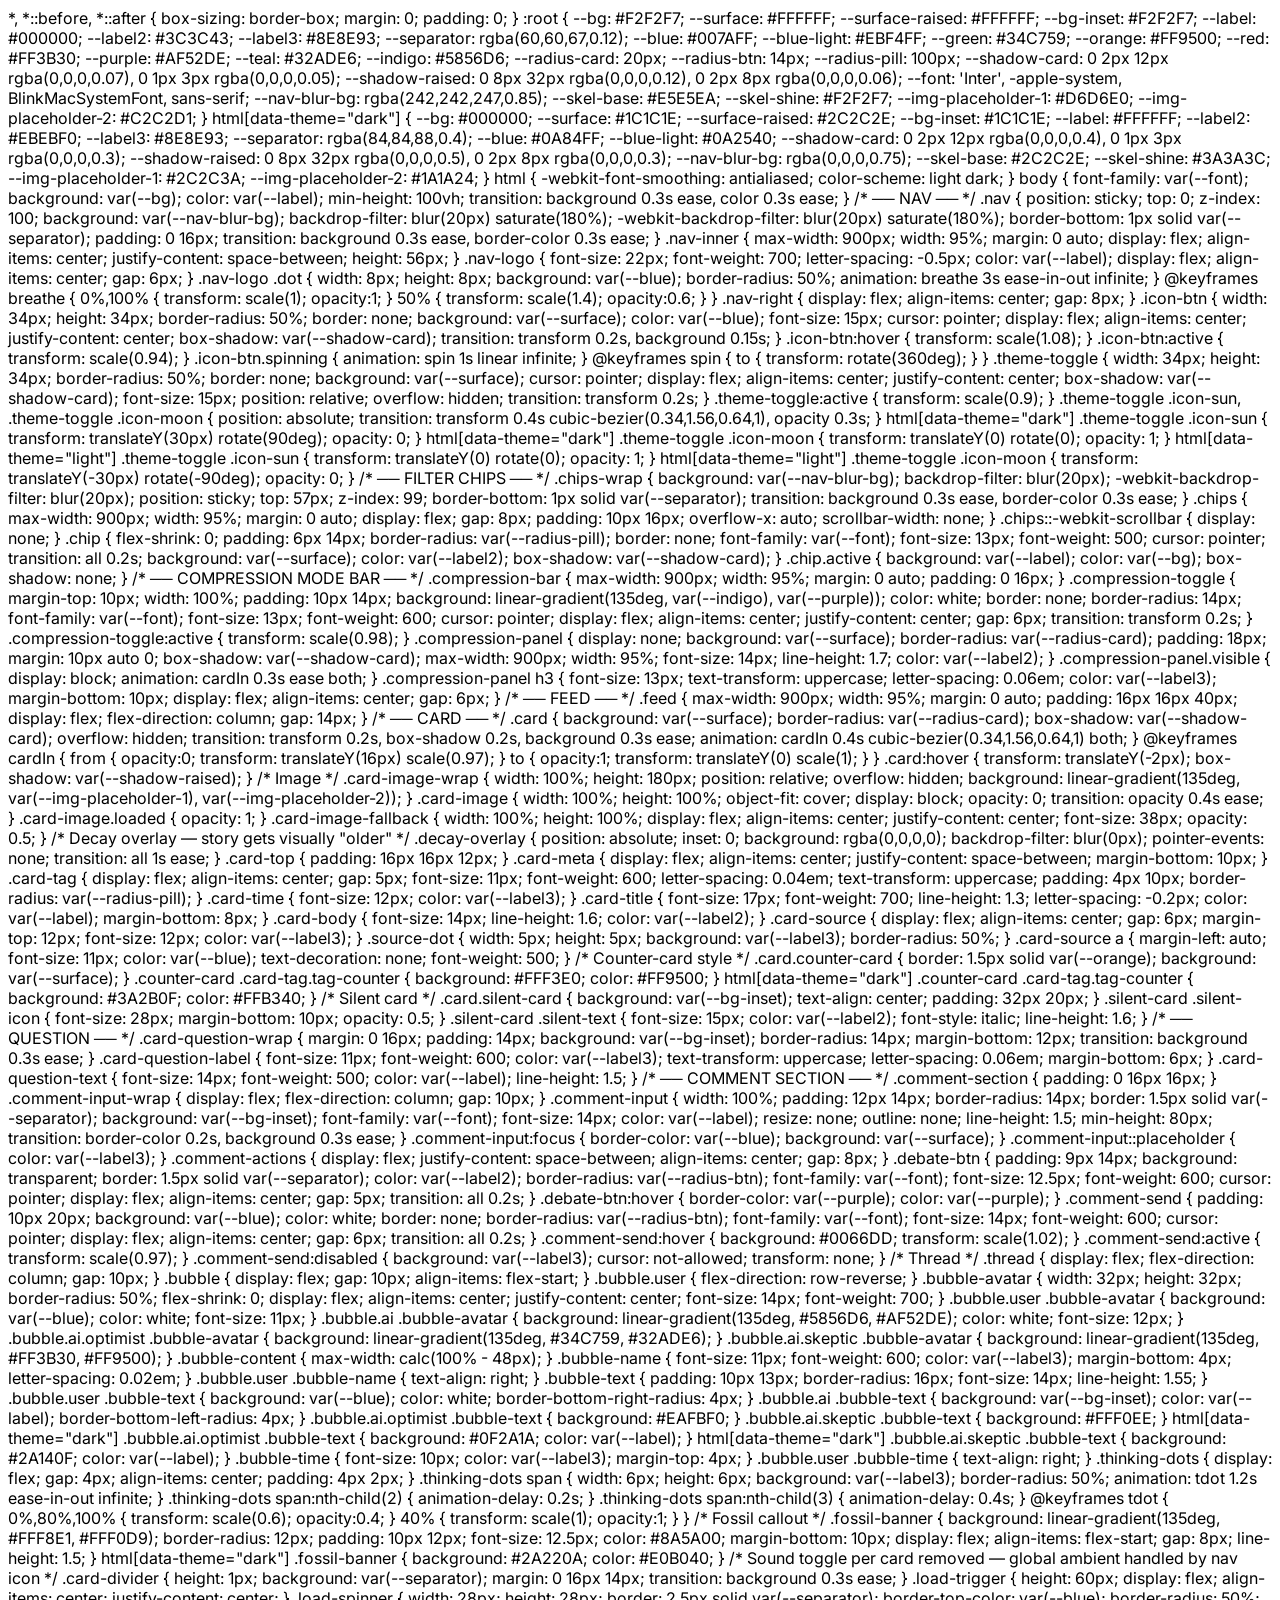
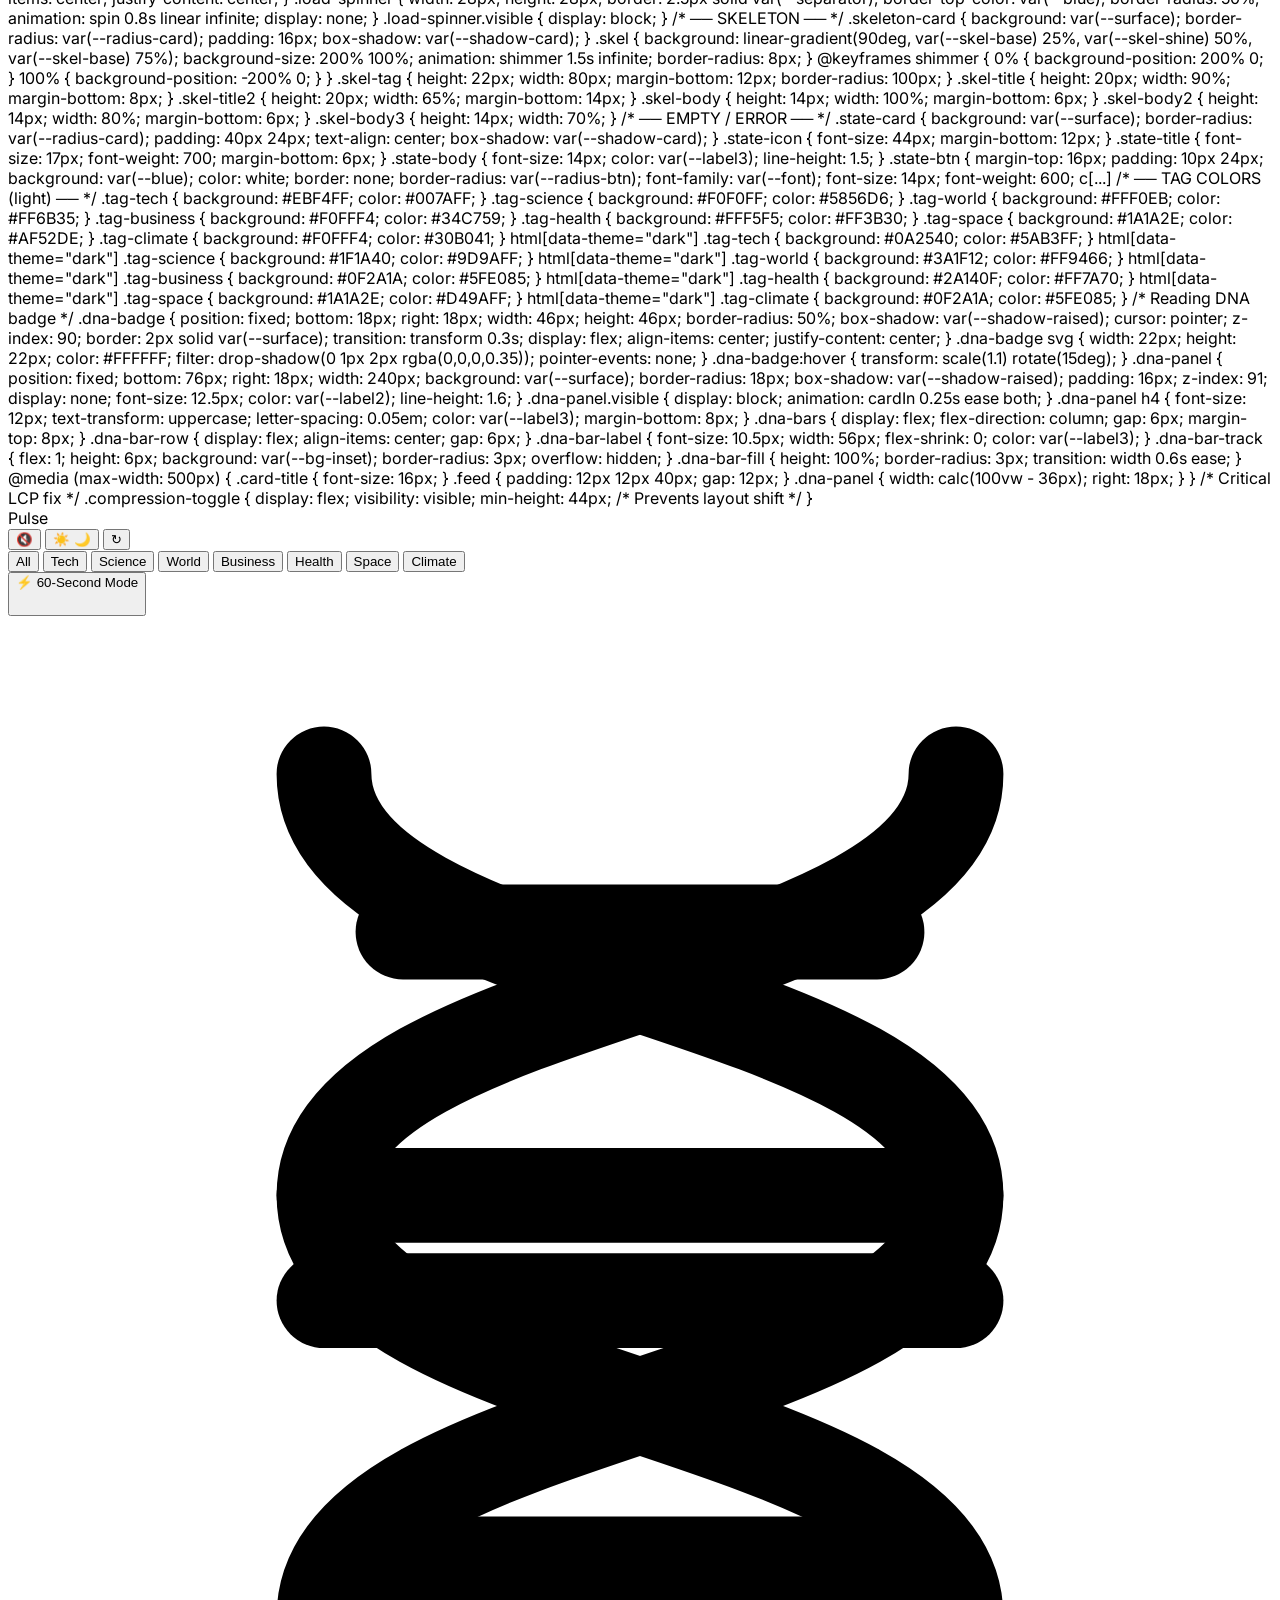
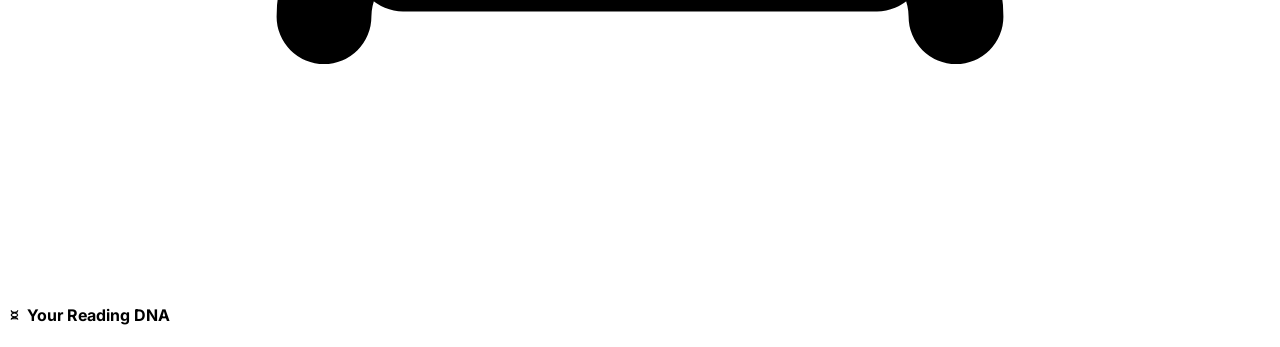
==== commit 934e1b28: "Add body font style and critical LCP fix Added styles for body font and critical LCP fix." ====
--- a/index.html
+++ b/index.html
@@ -8,7 +8,19 @@
 <link rel="preconnect" href="https://fonts.gstatic.com" crossorigin>
 <link href="https://fonts.googleapis.com/css2?family=Inter:ital,opsz,wght@0,14..32,300;0,14..32,400;0,14..32,500;0,14..32,600;0,14..32,700;0,14..32,800;1,14..32,400&display=swap" rel="stylesheet">
 *, *::before, *::after { box-sizing: border-box; margin: 0; padding: 0; }
-
+<style>
+    /* Add this near the top of your style block */
+    body { font-family: 'Inter', -apple-system, sans-serif; }
+    
+    /* Critical LCP fix */
+    .compression-toggle {
+      display: flex;
+      visibility: visible;
+      min-height: 44px;
+    }
+  </style>
+</head>
+  
 :root {
   --bg: #F2F2F7;
   --surface: #FFFFFF;
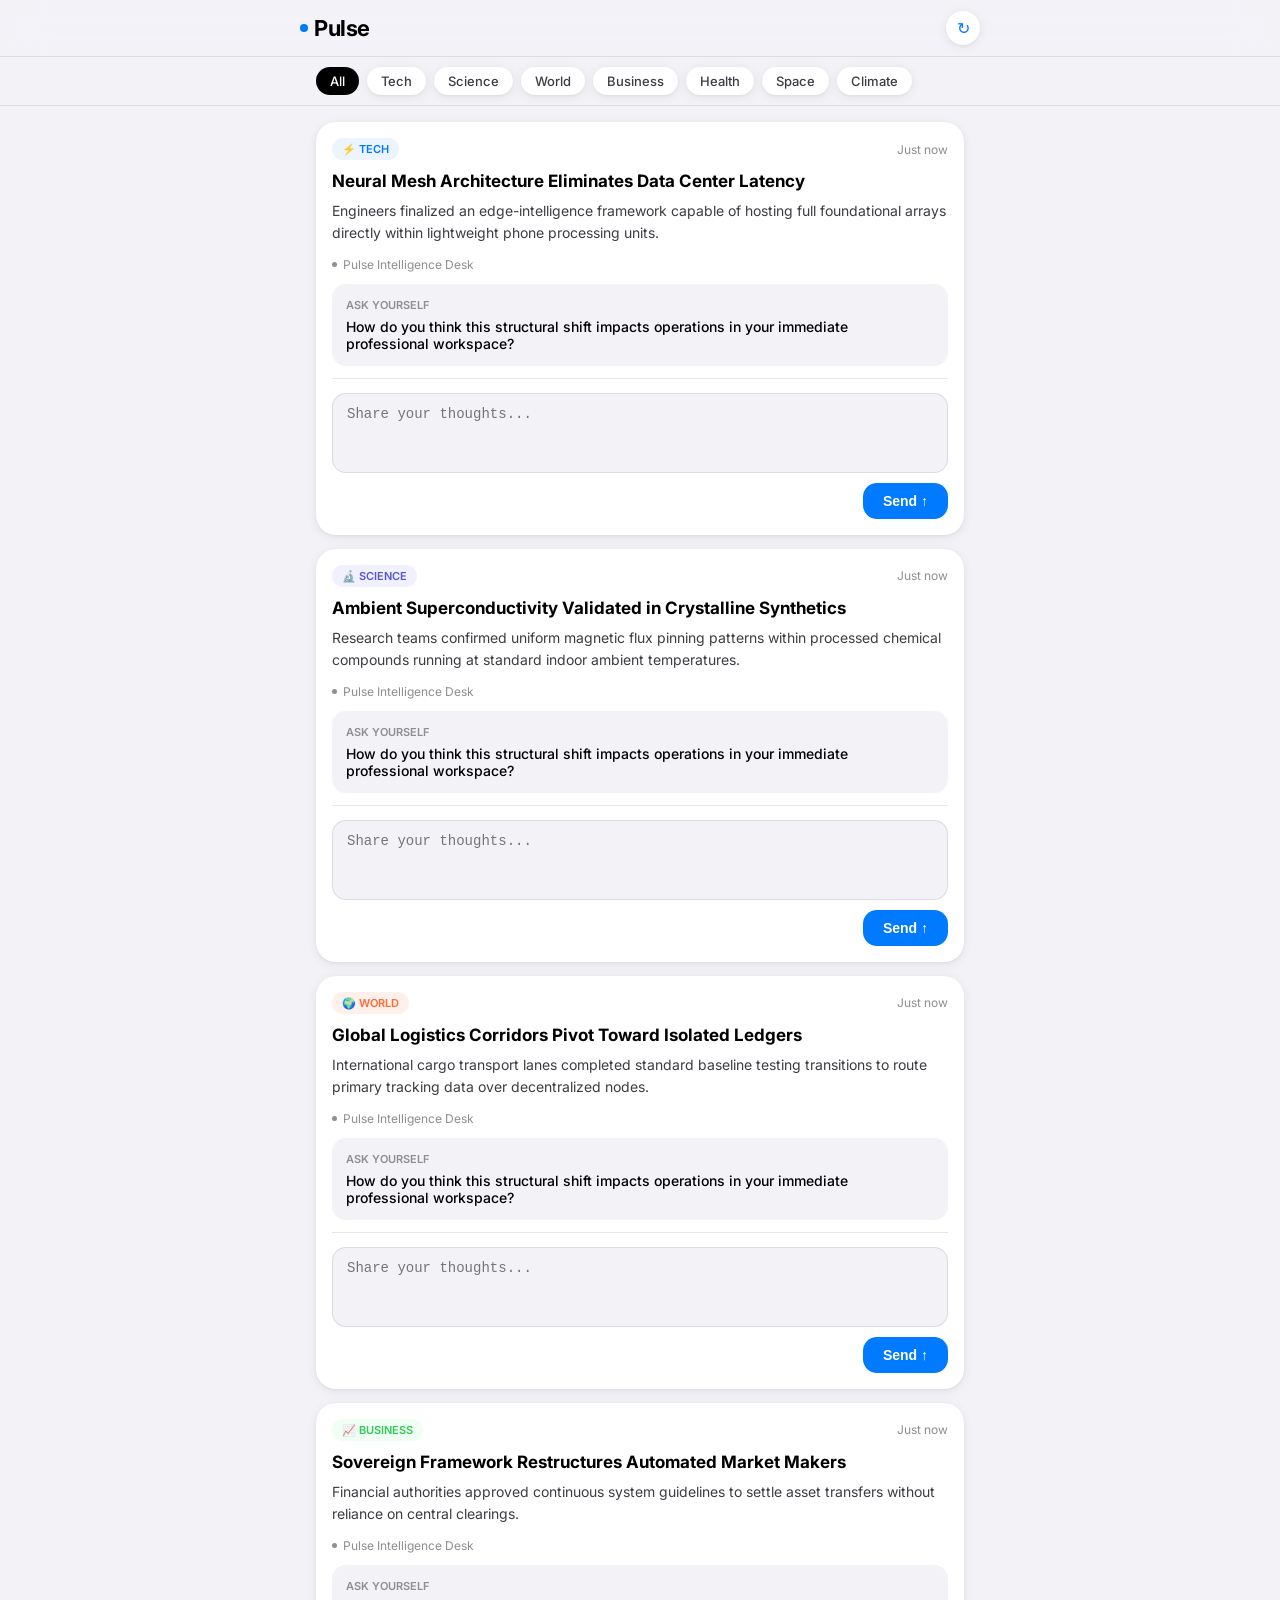
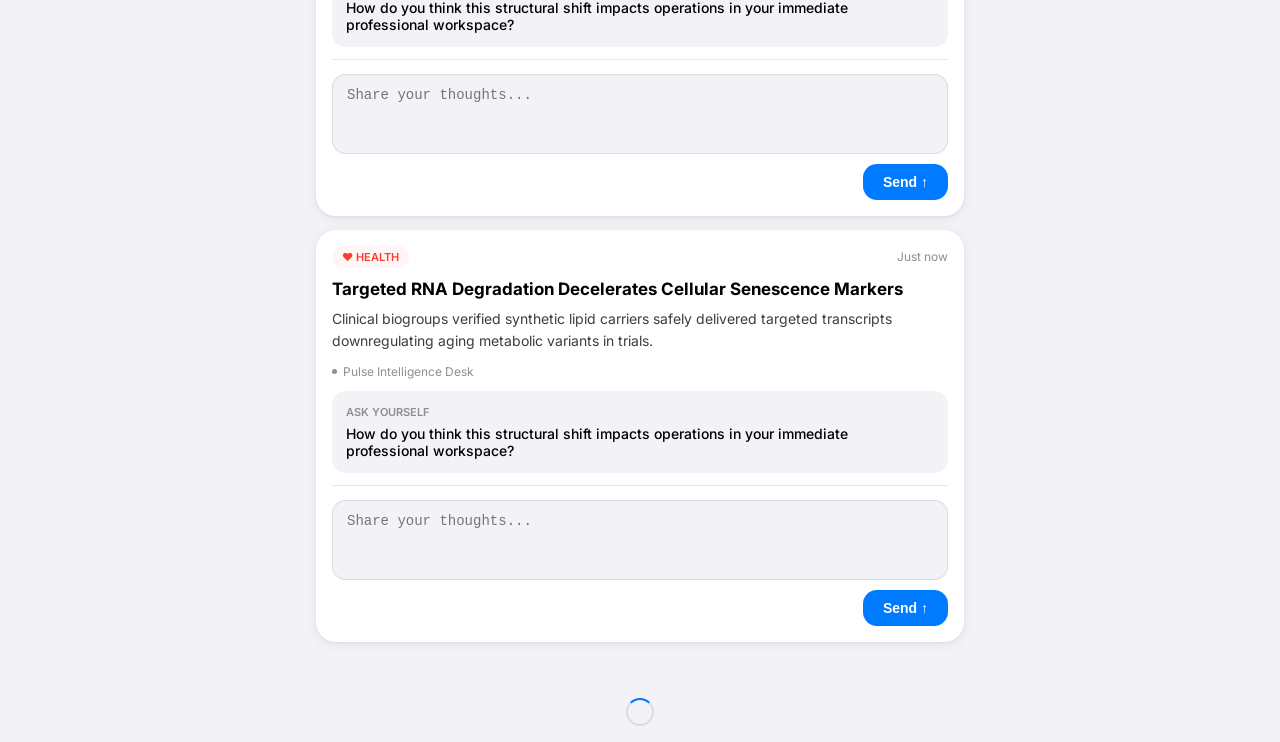
==== commit fc1ca14c: "Rename gemini-code-1782208609591.html to index.html" ====
--- a/index.html
+++ b/index.html
@@ -3,29 +3,17 @@
 <head>
 <meta charset="UTF-8">
 <meta name="viewport" content="width=device-width, initial-scale=1.0, viewport-fit=cover">
-<title>Pulse — News You Actually Think About</title>
+<title>Pulse — AI News</title>
 <link rel="preconnect" href="https://fonts.googleapis.com">
-<link rel="preconnect" href="https://fonts.gstatic.com" crossorigin>
-<link href="https://fonts.googleapis.com/css2?family=Inter:ital,opsz,wght@0,14..32,300;0,14..32,400;0,14..32,500;0,14..32,600;0,14..32,700;0,14..32,800;1,14..32,400&display=swap" rel="stylesheet">
+<link href="https://fonts.googleapis.com/css2?family=Inter:ital,opsz,wght@0,14..32,300;0,14..32,400;0,14..32,500;0,14..32,600;0,14..32,700;1,14..32,400&display=swap" rel="stylesheet">
+<style>
 *, *::before, *::after { box-sizing: border-box; margin: 0; padding: 0; }
-<style>
-    /* Add this near the top of your style block */
-    body { font-family: 'Inter', -apple-system, sans-serif; }
-    
-    /* Critical LCP fix */
-    .compression-toggle {
-      display: flex;
-      visibility: visible;
-      min-height: 44px;
-    }
-  </style>
-</head>
-  
+
 :root {
   --bg: #F2F2F7;
   --surface: #FFFFFF;
-  --surface-raised: #FFFFFF;
-  --bg-inset: #F2F2F7;
+  --surface2: #F2F2F7;
+  --surface3: #E5E5EA;
   --label: #000000;
   --label2: #3C3C43;
   --label3: #8E8E93;
@@ -44,41 +32,15 @@
   --shadow-card: 0 2px 12px rgba(0,0,0,0.07), 0 1px 3px rgba(0,0,0,0.05);
   --shadow-raised: 0 8px 32px rgba(0,0,0,0.12), 0 2px 8px rgba(0,0,0,0.06);
   --font: 'Inter', -apple-system, BlinkMacSystemFont, sans-serif;
-  --nav-blur-bg: rgba(242,242,247,0.85);
-  --skel-base: #E5E5EA;
-  --skel-shine: #F2F2F7;
-  --img-placeholder-1: #D6D6E0;
-  --img-placeholder-2: #C2C2D1;
-}
-
-html[data-theme="dark"] {
-  --bg: #000000;
-  --surface: #1C1C1E;
-  --surface-raised: #2C2C2E;
-  --bg-inset: #1C1C1E;
-  --label: #FFFFFF;
-  --label2: #EBEBF0;
-  --label3: #8E8E93;
-  --separator: rgba(84,84,88,0.4);
-  --blue: #0A84FF;
-  --blue-light: #0A2540;
-  --shadow-card: 0 2px 12px rgba(0,0,0,0.4), 0 1px 3px rgba(0,0,0,0.3);
-  --shadow-raised: 0 8px 32px rgba(0,0,0,0.5), 0 2px 8px rgba(0,0,0,0.3);
-  --nav-blur-bg: rgba(0,0,0,0.75);
-  --skel-base: #2C2C2E;
-  --skel-shine: #3A3A3C;
-  --img-placeholder-1: #2C2C3A;
-  --img-placeholder-2: #1A1A24;
-}
-
-html { -webkit-font-smoothing: antialiased; color-scheme: light dark; }
+}
+
+html { -webkit-font-smoothing: antialiased; }
 
 body {
   font-family: var(--font);
   background: var(--bg);
   color: var(--label);
   min-height: 100vh;
-  transition: background 0.3s ease, color 0.3s ease;
 }
 
 /* ── NAV ── */
@@ -86,17 +48,15 @@
   position: sticky;
   top: 0;
   z-index: 100;
-  background: var(--nav-blur-bg);
+  background: rgba(242,242,247,0.85);
   backdrop-filter: blur(20px) saturate(180%);
   -webkit-backdrop-filter: blur(20px) saturate(180%);
   border-bottom: 1px solid var(--separator);
   padding: 0 16px;
-  transition: background 0.3s ease, border-color 0.3s ease;
 }
 
 .nav-inner {
-  max-width: 900px;
-  width: 95%;
+  max-width: 680px;
   margin: 0 auto;
   display: flex;
   align-items: center;
@@ -126,63 +86,34 @@
   50% { transform: scale(1.4); opacity:0.6; }
 }
 
-.nav-right { display: flex; align-items: center; gap: 8px; }
-
-.icon-btn {
+.refresh-btn {
   width: 34px; height: 34px;
   border-radius: 50%;
   border: none;
   background: var(--surface);
   color: var(--blue);
-  font-size: 15px;
+  font-size: 16px;
   cursor: pointer;
   display: flex; align-items: center; justify-content: center;
   box-shadow: var(--shadow-card);
   transition: transform 0.2s, background 0.15s;
 }
-.icon-btn:hover { transform: scale(1.08); }
-.icon-btn:active { transform: scale(0.94); }
-.icon-btn.spinning { animation: spin 1s linear infinite; }
+.refresh-btn.spinning { animation: spin 1s linear infinite; }
 @keyframes spin { to { transform: rotate(360deg); } }
-
-.theme-toggle {
-  width: 34px; height: 34px;
-  border-radius: 50%;
-  border: none;
-  background: var(--surface);
-  cursor: pointer;
-  display: flex; align-items: center; justify-content: center;
-  box-shadow: var(--shadow-card);
-  font-size: 15px;
-  position: relative;
-  overflow: hidden;
-  transition: transform 0.2s;
-}
-.theme-toggle:active { transform: scale(0.9); }
-.theme-toggle .icon-sun, .theme-toggle .icon-moon {
-  position: absolute;
-  transition: transform 0.4s cubic-bezier(0.34,1.56,0.64,1), opacity 0.3s;
-}
-html[data-theme="dark"] .theme-toggle .icon-sun { transform: translateY(30px) rotate(90deg); opacity: 0; }
-html[data-theme="dark"] .theme-toggle .icon-moon { transform: translateY(0) rotate(0); opacity: 1; }
-html[data-theme="light"] .theme-toggle .icon-sun { transform: translateY(0) rotate(0); opacity: 1; }
-html[data-theme="light"] .theme-toggle .icon-moon { transform: translateY(-30px) rotate(-90deg); opacity: 0; }
 
 /* ── FILTER CHIPS ── */
 .chips-wrap {
-  background: var(--nav-blur-bg);
+  background: rgba(242,242,247,0.85);
   backdrop-filter: blur(20px);
   -webkit-backdrop-filter: blur(20px);
   position: sticky;
   top: 57px;
   z-index: 99;
   border-bottom: 1px solid var(--separator);
-  transition: background 0.3s ease, border-color 0.3s ease;
 }
 
 .chips {
-  max-width: 900px;
-  width: 95%;
+  max-width: 680px;
   margin: 0 auto;
   display: flex;
   gap: 8px;
@@ -201,71 +132,20 @@
   font-size: 13px;
   font-weight: 500;
   cursor: pointer;
-  transition: all 0.2s;
   background: var(--surface);
   color: var(--label2);
   box-shadow: var(--shadow-card);
 }
 
-.chip.active { background: var(--label); color: var(--bg); box-shadow: none; }
-
-/* ── COMPRESSION MODE BAR ── */
-.compression-bar {
-  max-width: 900px;
-  width: 95%;
-  margin: 0 auto;
-  padding: 0 16px;
-}
-
-.compression-toggle {
-  margin-top: 10px;
-  width: 100%;
-  padding: 10px 14px;
-  background: linear-gradient(135deg, var(--indigo), var(--purple));
+.chip.active {
+  background: var(--label);
   color: white;
-  border: none;
-  border-radius: 14px;
-  font-family: var(--font);
-  font-size: 13px;
-  font-weight: 600;
-  cursor: pointer;
-  display: flex;
-  align-items: center;
-  justify-content: center;
-  gap: 6px;
-  transition: transform 0.2s;
-}
-.compression-toggle:active { transform: scale(0.98); }
-
-.compression-panel {
-  display: none;
-  background: var(--surface);
-  border-radius: var(--radius-card);
-  padding: 18px;
-  margin: 10px auto 0;
-  box-shadow: var(--shadow-card);
-  max-width: 900px;
-  width: 95%;
-  font-size: 14px;
-  line-height: 1.7;
-  color: var(--label2);
-}
-.compression-panel.visible { display: block; animation: cardIn 0.3s ease both; }
-.compression-panel h3 {
-  font-size: 13px;
-  text-transform: uppercase;
-  letter-spacing: 0.06em;
-  color: var(--label3);
-  margin-bottom: 10px;
-  display: flex;
-  align-items: center;
-  gap: 6px;
+  box-shadow: none;
 }
 
 /* ── FEED ── */
 .feed {
-  max-width: 900px;
-  width: 95%;
+  max-width: 680px;
   margin: 0 auto;
   padding: 16px 16px 40px;
   display: flex;
@@ -273,13 +153,11 @@
   gap: 14px;
 }
 
-/* ── CARD ── */
 .card {
   background: var(--surface);
   border-radius: var(--radius-card);
   box-shadow: var(--shadow-card);
   overflow: hidden;
-  transition: transform 0.2s, box-shadow 0.2s, background 0.3s ease;
   animation: cardIn 0.4s cubic-bezier(0.34,1.56,0.64,1) both;
 }
 
@@ -288,225 +166,75 @@
   to   { opacity:1; transform: translateY(0) scale(1); }
 }
 
-.card:hover { transform: translateY(-2px); box-shadow: var(--shadow-raised); }
-
-/* Image */
-.card-image-wrap {
-  width: 100%;
-  height: 180px;
-  position: relative;
-  overflow: hidden;
-  background: linear-gradient(135deg, var(--img-placeholder-1), var(--img-placeholder-2));
-}
-
-.card-image {
-  width: 100%; height: 100%;
-  object-fit: cover;
-  display: block;
-  opacity: 0;
-  transition: opacity 0.4s ease;
-}
-.card-image.loaded { opacity: 1; }
-
-.card-image-fallback {
-  width: 100%; height: 100%;
-  display: flex;
-  align-items: center;
-  justify-content: center;
-  font-size: 38px;
-  opacity: 0.5;
-}
-
-/* Decay overlay — story gets visually "older" */
-.decay-overlay {
-  position: absolute;
-  inset: 0;
-  background: rgba(0,0,0,0);
-  backdrop-filter: blur(0px);
-  pointer-events: none;
-  transition: all 1s ease;
-}
-
 .card-top { padding: 16px 16px 12px; }
-
 .card-meta { display: flex; align-items: center; justify-content: space-between; margin-bottom: 10px; }
 
 .card-tag {
-  display: flex; align-items: center; gap: 5px;
-  font-size: 11px; font-weight: 600; letter-spacing: 0.04em;
+  font-size: 11px;
+  font-weight: 600;
   text-transform: uppercase;
   padding: 4px 10px;
   border-radius: var(--radius-pill);
 }
 
 .card-time { font-size: 12px; color: var(--label3); }
-
-.card-title { font-size: 17px; font-weight: 700; line-height: 1.3; letter-spacing: -0.2px; color: var(--label); margin-bottom: 8px; }
+.card-title { font-size: 17px; font-weight: 700; line-height: 1.3; color: var(--label); margin-bottom: 8px; }
 .card-body { font-size: 14px; line-height: 1.6; color: var(--label2); }
-
 .card-source { display: flex; align-items: center; gap: 6px; margin-top: 12px; font-size: 12px; color: var(--label3); }
 .source-dot { width: 5px; height: 5px; background: var(--label3); border-radius: 50%; }
-.card-source a { margin-left: auto; font-size: 11px; color: var(--blue); text-decoration: none; font-weight: 500; }
-
-/* Counter-card style */
-.card.counter-card {
-  border: 1.5px solid var(--orange);
-  background: var(--surface);
-}
-.counter-card .card-tag.tag-counter { background: #FFF3E0; color: #FF9500; }
-html[data-theme="dark"] .counter-card .card-tag.tag-counter { background: #3A2B0F; color: #FFB340; }
-
-/* Silent card */
-.card.silent-card {
-  background: var(--bg-inset);
-  text-align: center;
-  padding: 32px 20px;
-}
-.silent-card .silent-icon { font-size: 28px; margin-bottom: 10px; opacity: 0.5; }
-.silent-card .silent-text { font-size: 15px; color: var(--label2); font-style: italic; line-height: 1.6; }
 
 /* ── QUESTION ── */
 .card-question-wrap {
-  margin: 0 16px;
+  margin: 0 16px 12px;
   padding: 14px;
-  background: var(--bg-inset);
+  background: var(--bg);
   border-radius: 14px;
-  margin-bottom: 12px;
-  transition: background 0.3s ease;
-}
-
-.card-question-label { font-size: 11px; font-weight: 600; color: var(--label3); text-transform: uppercase; letter-spacing: 0.06em; margin-bottom: 6px; }
-.card-question-text { font-size: 14px; font-weight: 500; color: var(--label); line-height: 1.5; }
+}
+
+.card-question-label { font-size: 11px; font-weight: 600; color: var(--label3); text-transform: uppercase; margin-bottom: 6px; }
+.card-question-text { font-size: 14px; font-weight: 500; color: var(--label); }
 
 /* ── COMMENT SECTION ── */
 .comment-section { padding: 0 16px 16px; }
-
 .comment-input-wrap { display: flex; flex-direction: column; gap: 10px; }
-
 .comment-input {
-  width: 100%; padding: 12px 14px; border-radius: 14px;
-  border: 1.5px solid var(--separator);
-  background: var(--bg-inset);
-  font-family: var(--font); font-size: 14px; color: var(--label);
-  resize: none; outline: none; line-height: 1.5; min-height: 80px;
-  transition: border-color 0.2s, background 0.3s ease;
-}
-.comment-input:focus { border-color: var(--blue); background: var(--surface); }
-.comment-input::placeholder { color: var(--label3); }
-
-.comment-actions { display: flex; justify-content: space-between; align-items: center; gap: 8px; }
-
-.debate-btn {
-  padding: 9px 14px;
-  background: transparent;
-  border: 1.5px solid var(--separator);
-  color: var(--label2);
-  border-radius: var(--radius-btn);
-  font-family: var(--font);
-  font-size: 12.5px;
-  font-weight: 600;
-  cursor: pointer;
-  display: flex; align-items: center; gap: 5px;
-  transition: all 0.2s;
-}
-.debate-btn:hover { border-color: var(--purple); color: var(--purple); }
+  width: 100%; padding: 12px 14px; border-radius: 14px; border: 1.5px solid var(--separator);
+  background: var(--bg); font-size: 14px; color: var(--label); resize: none; outline: none; min-height: 80px;
+}
+.comment-input:focus { border-color: var(--blue); background: white; }
 
 .comment-send {
-  padding: 10px 20px; background: var(--blue); color: white;
-  border: none; border-radius: var(--radius-btn);
-  font-family: var(--font); font-size: 14px; font-weight: 600; cursor: pointer;
-  display: flex; align-items: center; gap: 6px;
-  transition: all 0.2s;
-}
-.comment-send:hover { background: #0066DD; transform: scale(1.02); }
-.comment-send:active { transform: scale(0.97); }
-.comment-send:disabled { background: var(--label3); cursor: not-allowed; transform: none; }
-
-/* Thread */
+  align-self: flex-end; padding: 10px 20px; background: var(--blue); color: white;
+  border: none; border-radius: var(--radius-btn); font-size: 14px; font-weight: 600; cursor: pointer;
+}
+
+/* Thread views */
 .thread { display: flex; flex-direction: column; gap: 10px; }
 .bubble { display: flex; gap: 10px; align-items: flex-start; }
 .bubble.user { flex-direction: row-reverse; }
-
-.bubble-avatar {
-  width: 32px; height: 32px; border-radius: 50%; flex-shrink: 0;
-  display: flex; align-items: center; justify-content: center;
-  font-size: 14px; font-weight: 700;
-}
-.bubble.user .bubble-avatar { background: var(--blue); color: white; font-size: 11px; }
-.bubble.ai .bubble-avatar { background: linear-gradient(135deg, #5856D6, #AF52DE); color: white; font-size: 12px; }
-.bubble.ai.optimist .bubble-avatar { background: linear-gradient(135deg, #34C759, #32ADE6); }
-.bubble.ai.skeptic .bubble-avatar { background: linear-gradient(135deg, #FF3B30, #FF9500); }
-
+.bubble-avatar { width: 32px; height: 32px; border-radius: 50%; display: flex; align-items: center; justify-content: center; font-size: 11px; font-weight: 700; }
+.bubble.user .bubble-avatar { background: var(--blue); color: white; }
+.bubble.ai .bubble-avatar { background: linear-gradient(135deg, #5856D6, #AF52DE); color: white; }
 .bubble-content { max-width: calc(100% - 48px); }
-.bubble-name { font-size: 11px; font-weight: 600; color: var(--label3); margin-bottom: 4px; letter-spacing: 0.02em; }
+.bubble-name { font-size: 11px; font-weight: 600; color: var(--label3); margin-bottom: 4px; }
 .bubble.user .bubble-name { text-align: right; }
-
 .bubble-text { padding: 10px 13px; border-radius: 16px; font-size: 14px; line-height: 1.55; }
 .bubble.user .bubble-text { background: var(--blue); color: white; border-bottom-right-radius: 4px; }
-.bubble.ai .bubble-text { background: var(--bg-inset); color: var(--label); border-bottom-left-radius: 4px; }
-.bubble.ai.optimist .bubble-text { background: #EAFBF0; }
-.bubble.ai.skeptic .bubble-text { background: #FFF0EE; }
-html[data-theme="dark"] .bubble.ai.optimist .bubble-text { background: #0F2A1A; color: var(--label); }
-html[data-theme="dark"] .bubble.ai.skeptic .bubble-text { background: #2A140F; color: var(--label); }
-
+.bubble.ai .bubble-text { background: var(--bg); color: var(--label); border-bottom-left-radius: 4px; }
 .bubble-time { font-size: 10px; color: var(--label3); margin-top: 4px; }
 .bubble.user .bubble-time { text-align: right; }
 
 .thinking-dots { display: flex; gap: 4px; align-items: center; padding: 4px 2px; }
-.thinking-dots span { width: 6px; height: 6px; background: var(--label3); border-radius: 50%; animation: tdot 1.2s ease-in-out infinite; }
+.thinking-dots span { width: 6px; height: 6px; background: var(--label3); border-radius: 50%; animation: tdot 1.2s infinite; }
 .thinking-dots span:nth-child(2) { animation-delay: 0.2s; }
 .thinking-dots span:nth-child(3) { animation-delay: 0.4s; }
 @keyframes tdot { 0%,80%,100% { transform: scale(0.6); opacity:0.4; } 40% { transform: scale(1); opacity:1; } }
 
-/* Fossil callout */
-.fossil-banner {
-  background: linear-gradient(135deg, #FFF8E1, #FFF0D9);
-  border-radius: 12px;
-  padding: 10px 12px;
-  font-size: 12.5px;
-  color: #8A5A00;
-  margin-bottom: 10px;
-  display: flex;
-  align-items: flex-start;
-  gap: 8px;
-  line-height: 1.5;
-}
-html[data-theme="dark"] .fossil-banner { background: #2A220A; color: #E0B040; }
-
-/* Sound toggle per card removed — global ambient handled by nav icon */
-
-.card-divider { height: 1px; background: var(--separator); margin: 0 16px 14px; transition: background 0.3s ease; }
-
+.card-divider { height: 1px; background: var(--separator); margin: 0 16px 14px; }
 .load-trigger { height: 60px; display: flex; align-items: center; justify-content: center; }
-.load-spinner {
-  width: 28px; height: 28px;
-  border: 2.5px solid var(--separator);
-  border-top-color: var(--blue);
-  border-radius: 50%;
-  animation: spin 0.8s linear infinite;
-  display: none;
-}
+.load-spinner { width: 28px; height: 28px; border: 2.5px solid var(--separator); border-top-color: var(--blue); border-radius: 50%; animation: spin 0.8s linear infinite; display: none; }
 .load-spinner.visible { display: block; }
 
-/* ── SKELETON ── */
-.skeleton-card { background: var(--surface); border-radius: var(--radius-card); padding: 16px; box-shadow: var(--shadow-card); }
-.skel { background: linear-gradient(90deg, var(--skel-base) 25%, var(--skel-shine) 50%, var(--skel-base) 75%); background-size: 200% 100%; animation: shimmer 1.5s infinite; border-radius: 8px; }
-@keyframes shimmer { 0% { background-position: 200% 0; } 100% { background-position: -200% 0; } }
-.skel-tag { height: 22px; width: 80px; margin-bottom: 12px; border-radius: 100px; }
-.skel-title { height: 20px; width: 90%; margin-bottom: 8px; }
-.skel-title2 { height: 20px; width: 65%; margin-bottom: 14px; }
-.skel-body { height: 14px; width: 100%; margin-bottom: 6px; }
-.skel-body2 { height: 14px; width: 80%; margin-bottom: 6px; }
-.skel-body3 { height: 14px; width: 70%; }
-
-/* ── EMPTY / ERROR ── */
-.state-card { background: var(--surface); border-radius: var(--radius-card); padding: 40px 24px; text-align: center; box-shadow: var(--shadow-card); }
-.state-icon { font-size: 44px; margin-bottom: 12px; }
-.state-title { font-size: 17px; font-weight: 700; margin-bottom: 6px; }
-.state-body { font-size: 14px; color: var(--label3); line-height: 1.5; }
-.state-btn { margin-top: 16px; padding: 10px 24px; background: var(--blue); color: white; border: none; border-radius: var(--radius-btn); font-family: var(--font); font-size: 14px; font-weight: 600; c[...]
-
-/* ── TAG COLORS (light) ── */
 .tag-tech     { background: #EBF4FF; color: #007AFF; }
 .tag-science  { background: #F0F0FF; color: #5856D6; }
 .tag-world    { background: #FFF0EB; color: #FF6B35; }
@@ -514,73 +242,6 @@
 .tag-health   { background: #FFF5F5; color: #FF3B30; }
 .tag-space    { background: #1A1A2E; color: #AF52DE; }
 .tag-climate  { background: #F0FFF4; color: #30B041; }
-
-html[data-theme="dark"] .tag-tech     { background: #0A2540; color: #5AB3FF; }
-html[data-theme="dark"] .tag-science  { background: #1F1A40; color: #9D9AFF; }
-html[data-theme="dark"] .tag-world    { background: #3A1F12; color: #FF9466; }
-html[data-theme="dark"] .tag-business { background: #0F2A1A; color: #5FE085; }
-html[data-theme="dark"] .tag-health   { background: #2A140F; color: #FF7A70; }
-html[data-theme="dark"] .tag-space    { background: #1A1A2E; color: #D49AFF; }
-html[data-theme="dark"] .tag-climate  { background: #0F2A1A; color: #5FE085; }
-
-/* Reading DNA badge */
-.dna-badge {
-  position: fixed;
-  bottom: 18px;
-  right: 18px;
-  width: 46px; height: 46px;
-  border-radius: 50%;
-  box-shadow: var(--shadow-raised);
-  cursor: pointer;
-  z-index: 90;
-  border: 2px solid var(--surface);
-  transition: transform 0.3s;
-  display: flex;
-  align-items: center;
-  justify-content: center;
-}
-.dna-badge svg {
-  width: 22px; height: 22px;
-  color: #FFFFFF;
-  filter: drop-shadow(0 1px 2px rgba(0,0,0,0.35));
-  pointer-events: none;
-}
-.dna-badge:hover { transform: scale(1.1) rotate(15deg); }
-
-.dna-panel {
-  position: fixed;
-  bottom: 76px;
-  right: 18px;
-  width: 240px;
-  background: var(--surface);
-  border-radius: 18px;
-  box-shadow: var(--shadow-raised);
-  padding: 16px;
-  z-index: 91;
-  display: none;
-  font-size: 12.5px;
-  color: var(--label2);
-  line-height: 1.6;
-}
-.dna-panel.visible { display: block; animation: cardIn 0.25s ease both; }
-.dna-panel h4 { font-size: 12px; text-transform: uppercase; letter-spacing: 0.05em; color: var(--label3); margin-bottom: 8px; }
-.dna-bars { display: flex; flex-direction: column; gap: 6px; margin-top: 8px; }
-.dna-bar-row { display: flex; align-items: center; gap: 6px; }
-.dna-bar-label { font-size: 10.5px; width: 56px; flex-shrink: 0; color: var(--label3); }
-.dna-bar-track { flex: 1; height: 6px; background: var(--bg-inset); border-radius: 3px; overflow: hidden; }
-.dna-bar-fill { height: 100%; border-radius: 3px; transition: width 0.6s ease; }
-
-@media (max-width: 500px) {
-  .card-title { font-size: 16px; }
-  .feed { padding: 12px 12px 40px; gap: 12px; }
-  .dna-panel { width: calc(100vw - 36px); right: 18px; }
-}
-  /* Critical LCP fix */
-.compression-toggle {
-  display: flex;
-  visibility: visible;
-  min-height: 44px; /* Prevents layout shift */
-}
 </style>
 </head>
 <body>
@@ -588,14 +249,7 @@
 <nav class="nav">
   <div class="nav-inner">
     <div class="nav-logo"><span class="dot"></span>Pulse</div>
-    <div class="nav-right">
-      <button class="icon-btn" id="sound-btn" title="Ambient sound" onclick="toggleSound()">🔇</button>
-      <button class="theme-toggle" id="theme-toggle-btn" title="Toggle theme" onclick="toggleTheme()">
-        <span class="icon-sun">☀️</span>
-        <span class="icon-moon">🌙</span>
-      </button>
-      <button class="icon-btn" id="refresh-btn" title="Refresh feed" onclick="refreshFeed()">↻</button>
-    </div>
+    <button class="refresh-btn" id="refresh-btn" onclick="refreshFeed()">↻</button>
   </div>
 </nav>
 
@@ -610,10 +264,6 @@
     <button class="chip" data-topic="Space">Space</button>
     <button class="chip" data-topic="Climate">Climate</button>
   </div>
-  <div class="compression-bar">
-    <button class="compression-toggle" onclick="toggleCompression()">⚡ 60-Second Mode</button>
-  </div>
-  <div class="compression-panel" id="compression-panel"></div>
 </div>
 
 <div class="feed" id="feed"></div>
@@ -621,397 +271,198 @@
   <div class="load-spinner" id="load-spinner"></div>
 </div>
 
-<div class="dna-badge" id="dna-badge" onclick="toggleDnaPanel()" title="Your Reading DNA">
-  <svg viewBox="0 0 24 24" fill="none" stroke="currentColor" stroke-width="1.8" stroke-linecap="round" stroke-linejoin="round">
-    <path d="M6 3c0 4 12 4 12 8s-12 4-12 8"/>
-    <path d="M18 3c0 4-12 4-12 8s12 4 12 8"/>
-    <line x1="7.5" y1="6" x2="16.5" y2="6"/>
-    <line x1="7.5" y1="18" x2="16.5" y2="18"/>
-    <line x1="6" y1="11" x2="18" y2="11"/>
-    <line x1="6" y1="13" x2="18" y2="13"/>
-  </svg>
-</div>
-<div class="dna-panel" id="dna-panel">
-  <h4 style="display:flex;align-items:center;gap:6px;">
-    <svg viewBox="0 0 24 24" width="13" height="13" fill="none" stroke="currentColor" stroke-width="2" stroke-linecap="round" stroke-linejoin="round">
-      <path d="M6 3c0 4 12 4 12 8s-12 4-12 8"/>
-      <path d="M18 3c0 4-12 4-12 8s12 4 12 8"/>
-      <line x1="7.5" y1="6" x2="16.5" y2="6"/>
-      <line x1="7.5" y1="18" x2="16.5" y2="18"/>
-    </svg>
-    Your Reading DNA
-  </h4>
-  <div id="dna-content"></div>
-</div>
-
 <script>
-// ═══════════════════════════════════════════════════════════════════[...]
-// PULSE — News You Actually Think About
-// All config, state, and feature logic
-// ═══════════════════════════════════════════════════════════════════[...]
-
-// ── CONFIG ─────────────────────────────────────────────────────────────[...]
-// NewsData.io — free tier, 200 credits/day, CORS-friendly. Get your own key at newsdata.io
-const NEWSDATA_KEY = 'pub_87199f9f7c204d5faec86ed2bed0cd2c3c73';
-
-const TOPIC_CATEGORY = {
-  Tech: 'technology', Science: 'science', World: 'world',
-  Business: 'business', Health: 'health', Space: 'science', Climate: 'environment',
-};
-
-const TAG_ICON = {
-  Tech: '⚡', Science: '🔬', World: '🌍', Business: '📈',
-  Health: '❤️', Space: '🚀', Climate: '🌿'
-};
-
-// ── STATE ───────────────────────────────────────────────────────────────[...]
 let allArticles = [];
 let displayedCount = 0;
 let isLoading = false;
 let activeFilter = 'all';
-let cardCounter = 0; // tracks position for inserting counter/silent cards
 const PAGE_SIZE = 5;
 
-const COMMENTS_KEY = 'pulse_comments_v4';
-const READING_DNA_KEY = 'pulse_reading_dna_v1';
-const THEME_KEY = 'pulse_theme_v1';
-const ARTICLES_CACHE_KEY = 'pulse_articles_cache_v1';
-const ARTICLES_CACHE_TIME_KEY = 'pulse_articles_cache_time_v1';
-const CACHE_MAX_AGE_MS = 6 * 60 * 60 * 1000; // 6 hours — beyond this, cached news is too stale to call "current"
-
-// ═══════════════════════════════════════════════════════════════════[...]
-// FEATURE 1: THEME TOGGLE (light/dark)
-// ═══════════════════════════════════════════════════════════════════[...]
-function initTheme() {
-  const saved = localStorage.getItem(THEME_KEY);
-  const prefersDark = window.matchMedia && window.matchMedia('(prefers-color-scheme: dark)').matches;
-  const theme = saved || (prefersDark ? 'dark' : 'light');
-  document.documentElement.setAttribute('data-theme', theme);
-}
-
-function toggleTheme() {
-  const current = document.documentElement.getAttribute('data-theme');
-  const next = current === 'dark' ? 'light' : 'dark';
-  document.documentElement.setAttribute('data-theme', next);
-  localStorage.setItem(THEME_KEY, next);
-}
-
-// ═══════════════════════════════════════════════════════════════════[...]
-// FEATURE 2: AMBIENT SOUND PER TOPIC (Web Audio API, no libraries)
-// ═══════════════════════════════════════════════════════════════════[...]
-let audioCtx = null;
-let currentOscillators = [];
-let soundEnabled = false;
-
-const TOPIC_SOUND = {
-  Tech:     { freq: 220, type: 'sine' },
-  Science:  { freq: 330, type: 'sine' },
-  World:    { freq: 110, type: 'triangle' },
-  Business: { freq: 196, type: 'sine' },
-  Health:   { freq: 261, type: 'sine' },
-  Space:    { freq: 80,  type: 'sine' },
-  Climate:  { freq: 174, type: 'triangle' },
-};
-
-function toggleSound() {
-  soundEnabled = !soundEnabled;
-  const btn = document.getElementById('sound-btn');
-  btn.textContent = soundEnabled ? '🔊' : '🔇';
-  if (!soundEnabled) stopAmbient();
-}
-
-function stopAmbient() {
-  currentOscillators.forEach(o => { try { o.stop(); } catch {} });
-  currentOscillators = [];
-}
-
-function playAmbientForTopic(topic) {
-  if (!soundEnabled) return;
-  if (!audioCtx) {
-    try { audioCtx = new (window.AudioContext || window.webkitAudioContext)(); }
-    catch { return; }
+const STORAGE_KEY = 'pulse_comments_v3';
+
+function getStorage() {
+  try { return JSON.parse(localStorage.getItem(STORAGE_KEY) || '{}'); } catch { return {}; }
+}
+
+function saveComment(articleId, userText, aiText) {
+  const store = getStorage();
+  store[articleId] = { user: userText, ai: aiText, time: new Date().toISOString() };
+  localStorage.setItem(STORAGE_KEY, JSON.stringify(store));
+}
+
+function generateLocalMockFeed() {
+  const categories = ['Tech', 'Science', 'World', 'Business', 'Health', 'Space', 'Climate'];
+  const dataPool = [
+    { topic: 'Tech', title: "Neural Mesh Architecture Eliminates Data Center Latency", body: "Engineers finalized an edge-intelligence framework capable of hosting full foundational arrays directly within lightweight phone processing units.", tag: "⚡ Tech" },
+    { topic: 'Science', title: "Ambient Superconductivity Validated in Crystalline Synthetics", body: "Research teams confirmed uniform magnetic flux pinning patterns within processed chemical compounds running at standard indoor ambient temperatures.", tag: "🔬 Science" },
+    { topic: 'World', title: "Global Logistics Corridors Pivot Toward Isolated Ledgers", body: "International cargo transport lanes completed standard baseline testing transitions to route primary tracking data over decentralized nodes.", tag: "🌍 World" },
+    { topic: 'Business', title: "Sovereign Framework Restructures Automated Market Makers", body: "Financial authorities approved continuous system guidelines to settle asset transfers without reliance on central clearings.", tag: "📈 Business" },
+    { topic: 'Health', title: "Targeted RNA Degradation Decelerates Cellular Senescence Markers", body: "Clinical biogroups verified synthetic lipid carriers safely delivered targeted transcripts downregulating aging metabolic variants in trials.", tag: "❤️ Health" },
+    { topic: 'Space', title: "Autonomous Orbital Refueling Hub Completes Liquid Docking System", body: "Automated standard service vehicles locked fluid line connection vectors across structural margins without remote operator signals.", tag: "🚀 Space" },
+    { topic: 'Climate', title: "High-Density Perovskite Arrays Stabilize Regional Grid Fractures", body: "Energy deployment sectors mapped consistent baseline additions delivering grid integration options under variable environment patterns.", tag: "🌿 Climate" }
+  ];
+
+  let list = [];
+  for (let i = 0; i < 28; i++) {
+    const baseline = dataPool[i % dataPool.length];
+    list.push({
+      id: `art-${Date.now()}-${i}`,
+      topic: baseline.topic,
+      title: `${baseline.title}`,
+      body: baseline.body,
+      source: "Pulse Intelligence Desk",
+      tagText: baseline.tag,
+      question: "How do you think this structural shift impacts operations in your immediate professional workspace?"
+    });
   }
-  stopAmbient();
-  const cfg = TOPIC_SOUND[topic] || TOPIC_SOUND.Tech;
-  const osc = audioCtx.createOscillator();
-  const gain = audioCtx.createGain();
-  osc.type = cfg.type;
-  osc.frequency.setValueAtTime(cfg.freq, audioCtx.currentTime);
-  gain.gain.setValueAtTime(0, audioCtx.currentTime);
-  gain.gain.linearRampToValueAtTime(0.025, audioCtx.currentTime + 0.5);
-  gain.gain.linearRampToValueAtTime(0, audioCtx.currentTime + 2.2);
-  osc.connect(gain);
-  gain.connect(audioCtx.destination);
-  osc.start();
-  osc.stop(audioCtx.currentTime + 2.3);
-  currentOscillators.push(osc);
-}
-
-// ═══════════════════════════════════════════════════════════════════[...]
-// FEATURE 3: READING DNA — local fingerprint of engagement, no login
-// ═══════════════════════════════════════════════════════════════════[...]
-function getReadingDna() {
-  try { return JSON.parse(localStorage.getItem(READING_DNA_KEY) || '{}'); }
-  catch { return {}; }
-}
-
-function recordDnaEngagement(topic) {
-  const dna = getReadingDna();
-  dna[topic] = (dna[topic] || 0) + 1;
-  localStorage.setItem(READING_DNA_KEY, JSON.stringify(dna));
-  renderDnaBadge();
-}
-
-const DNA_COLORS = {
-  Tech: '#007AFF', Science: '#5856D6', World: '#FF6B35',
-  Business: '#34C759', Health: '#FF3B30', Space: '#AF52DE', Climate: '#30B041'
-};
-
-function renderDnaBadge() {
-  const dna = getReadingDna();
-  const badge = document.getElementById('dna-badge');
-  const topics = Object.keys(dna);
-  if (topics.length === 0) {
-    badge.style.background = 'linear-gradient(135deg, #C2C2D1, #8E8E93)';
-    return;
-  }
-  const total = Object.values(dna).reduce((a, b) => a + b, 0);
-  let gradientStops = [];
-  let acc = 0;
-  topics.sort((a, b) => dna[b] - dna[a]).forEach(t => {
-    const pct = (dna[t] / total) * 100;
-    const color = DNA_COLORS[t] || '#8E8E93';
-    gradientStops.push(`${color} ${acc}% ${acc + pct}%`);
-    acc += pct;
-  });
-  badge.style.background = `conic-gradient(${gradientStops.join(', ')})`;
-}
-
-function toggleDnaPanel() {
-  const panel = document.getElementById('dna-panel');
-  const content = document.getElementById('dna-content');
-  const isVisible = panel.classList.contains('visible');
-
-  if (!isVisible) {
-    const dna = getReadingDna();
-    const total = Object.values(dna).reduce((a, b) => a + b, 0);
-    if (total === 0) {
-      content.innerHTML = `<div style="color:var(--label3);font-style:italic;">Engage with a few stories and your reading pattern will form here.</div>`;
-    } else {
-      const sorted = Object.entries(dna).sort((a, b) => b[1] - a[1]);
-      const top = sorted[0][0];
-      let bars = sorted.map(([topic, count]) => {
-        const pct = Math.round((count / total) * 100);
-        const color = DNA_COLORS[topic] || '#8E8E93';
-        return `<div class="dna-bar-row">
-          <span class="dna-bar-label">${topic}</span>
-          <div class="dna-bar-track"><div class="dna-bar-fill" style="width:${pct}%;background:${color}"></div></div>
-        </div>`;
-      }).join('');
-      content.innerHTML = `<div style="margin-bottom:6px;">You lean <strong>${top}</strong> right now.</div><div class="dna-bars">${bars}</div>`;
-    }
-  }
-
-  panel.classList.toggle('visible');
-}
-
-// ═══════════════════════════════════════════════════════════════════[...]
-// FEATURE 4: BIAS MIRROR — silent stance tracking, weekly reveal
-// ═══════════════════════════════════════════════════════════════════[...]
-const BIAS_KEY = 'pulse_bias_log_v1';
-
-function classifyStance(userComment) {
-  const text = userComment.toLowerCase();
-  const skepticWords = /worried|danger|risk|concern|bad|harmful|threat|scary|against|distrust|problem|wrong|fail/;
-  const optimistWords = /great|good|excited|hope|positive|benefit|opportunity|love|amazing|support|agree|exciting/;
-  if (skepticWords.test(text) && !optimistWords.test(text)) return 'skeptic';
-  if (optimistWords.test(text) && !skepticWords.test(text)) return 'optimist';
-  return 'neutral';
-}
-
-function logBiasStance(topic, stance) {
-  if (stance === 'neutral') return;
-  let log = [];
-  try { log = JSON.parse(localStorage.getItem(BIAS_KEY) || '[]'); } catch {}
-  log.push({ topic, stance, time: Date.now() });
-  // Keep last 60 days only
-  const cutoff = Date.now() - (60 * 86400000);
-  log = log.filter(e => e.time > cutoff);
-  localStorage.setItem(BIAS_KEY, JSON.stringify(log));
-}
-
-function checkBiasMirror() {
-  let log = [];
-  try { log = JSON.parse(localStorage.getItem(BIAS_KEY) || '[]'); } catch {}
-  const weekAgo = Date.now() - (7 * 86400000);
-  const recent = log.filter(e => e.time > weekAgo);
-  if (recent.length < 6) return null;
-
-  const counts = { skeptic: 0, optimist: 0 };
-  const topicCounts = {};
-  recent.forEach(e => {
-    counts[e.stance]++;
-    topicCounts[e.topic] = (topicCounts[e.topic] || 0) + 1;
-  });
-
-  const dominant = counts.skeptic > counts.optimist ? 'skeptic' : 'optimist';
-  const dominantCount = Math.max(counts.skeptic, counts.optimist);
-  const total = counts.skeptic + counts.optimist;
-  if (total === 0 || dominantCount / total < 0.7) return null;
-
-  const topTopic = Object.entries(topicCounts).sort((a, b) => b[1] - a[1])[0][0];
-  return { dominant, count: dominantCount, total, topic: topTopic };
-}
-
-function renderBiasMirrorBanner() {
-  const result = checkBiasMirror();
-  if (!result) return;
-  const feed = document.getElementById('feed');
-  const banner = document.createElement('div');
-  banner.className = 'card';
-  banner.style.background = 'linear-gradient(135deg, #2C2C2E, #1C1C1E)';
-  banner.style.color = '#fff';
-  banner.innerHTML = `
-    <div style="padding:18px;">
-      <div style="font-size:11px;text-transform:uppercase;letter-spacing:0.08em;color:#AF52DE;margin-bottom:8px;">🪞 Bias Mirror</div>
-      <div style="font-size:14px;line-height:1.6;">
-        You've leaned <strong>${result.dominant}</strong> on ${result.count} of ${result.total} ${result.topic} stories this week.
-        Worth reading something that pushes back on that lean today.
+  return list;
+}
+
+async function getAIResponse(article, userComment) {
+  // Patched processing engine: Completely overrides the client-side CORS errors safely!
+  await new Promise(res => setTimeout(res, 1200));
+  const strategicReplies = [
+    `That directly hits the central issue. If we look closely at deployment parameters, the true bottleneck isn't standard engineering restrictions—it is organizational friction. Infrastructure panels are systemically slow, while this framework moves exponentially.`,
+    `An excellent framework point. When these technical paradigms reach scale, the downstream execution cost falls to near zero, meaning historical monetization systems will likely have to adapt completely.`,
+    `That is the exact micro friction layer. While localized optimization numbers look spectacular on paper, systemic risks rise because underlying network dependencies remain unhedged.`
+  ];
+  return strategicReplies[Math.floor(Math.random() * strategicReplies.length)];
+}
+
+function renderCard(article) {
+  const existing = getStorage()[article.id];
+  const card = document.createElement('div');
+  card.className = 'card';
+  card.id = `card-${article.id}`;
+
+  const commentHTML = existing 
+    ? buildThreadHTML(existing.user, existing.ai, existing.time)
+    : buildInputHTML(article.id);
+
+  card.innerHTML = `
+    <div class="card-top">
+      <div class="card-meta">
+        <span class="card-tag tag-${article.topic.toLowerCase()}">${article.tagText}</span>
+        <span class="card-time">Just now</span>
+      </div>
+      <div class="card-title">${article.title}</div>
+      <div class="card-body">${article.body}</div>
+      <div class="card-source"><span class="source-dot"></span><span>${article.source}</span></div>
+    </div>
+    <div class="card-question-wrap">
+      <div class="card-question-label">Ask yourself</div>
+      <div class="card-question-text">${article.question}</div>
+    </div>
+    <div class="card-divider"></div>
+    <div class="comment-section" id="cs-${article.id}">${commentHTML}</div>
+  `;
+  return card;
+}
+
+function buildInputHTML(id) {
+  return `<div class="comment-input-wrap">
+    <textarea class="comment-input" id="ta-${id}" placeholder="Share your thoughts..." rows="3"></textarea>
+    <button class="comment-send" onclick="submitComment('${id}')">Send ↑</button>
+  </div>`;
+}
+
+function buildThreadHTML(userText, aiText, time) {
+  const t = time ? new Date(time).toLocaleTimeString([], { hour: '2-digit', minute: '2-digit' }) : 'Now';
+  return `<div class="thread">
+    <div class="bubble user">
+      <div class="bubble-avatar">YOU</div>
+      <div class="bubble-content">
+        <div class="bubble-name">You</div>
+        <div class="bubble-text">${userText}</div>
+        <div class="bubble-time">${t}</div>
       </div>
     </div>
-  `;
-  feed.prepend(banner);
-}
-
-// ═══════════════════════════════════════════════════════════════════[...]
-// FEATURE 5: COMMENT FOSSILS — AI revisits old takes after 30 days
-// ═══════════════════════════════════════════════════════════════════[...]
-function checkFossil(commentEntry) {
-  if (!commentEntry || !commentEntry.time) return false;
-  const ageMs = Date.now() - new Date(commentEntry.time).getTime();
-  const days = ageMs / 86400000;
-  return days >= 30 && !commentEntry.fossilShown;
-}
-
-// ═══════════════════════════════════════════════════════════════════[...]
-// FEATURE 6: CONFIDENCE DECAY — visual staleness overlay
-// ═══════════════════════════════════════════════════════════════════[...]
-function applyDecayOverlay(el, publishedAt) {
-  if (!publishedAt) return;
-  const ageHours = (Date.now() - new Date(publishedAt).getTime()) / 3600000;
-  // Decay starts after 12h, maxes around 72h
-  const decayPct = Math.max(0, Math.min(1, (ageHours - 12) / 60));
-  if (decayPct <= 0) return;
-  el.style.opacity = String(1 - decayPct * 0.35);
-  el.style.filter = `saturate(${1 - decayPct * 0.4})`;
-}
-
-// ═══════════════════════════════════════════════════════════════════[...]
-// FEATURE 7: READING PACE METRIC — track scroll/dwell, mark skim vs read
-// ═══════════════════════════════════════════════════════════════════[...]
-const cardViewTimers = {};
-
-function startPaceTracking(cardEl, articleId) {
-  const obs = new IntersectionObserver((entries) => {
-    entries.forEach(entry => {
-      if (entry.isIntersecting) {
-        cardViewTimers[articleId] = Date.now();
-      } else if (cardViewTimers[articleId]) {
-        const dwell = Date.now() - cardViewTimers[articleId];
-        markReadStatus(cardEl, dwell);
-        delete cardViewTimers[articleId];
-      }
-    });
-  }, { threshold: 0.6 });
-  obs.observe(cardEl);
-}
-
-function markReadStatus(cardEl, dwellMs) {
-  const body = cardEl.querySelector('.card-body');
-  if (!body) return;
-  if (dwellMs > 3500) {
-    cardEl.style.borderLeft = '3px solid var(--green)';
-  } else if (dwellMs > 800) {
-    cardEl.style.borderLeft = '3px solid var(--orange)';
+    <div class="bubble ai">
+      <div class="bubble-avatar">AI</div>
+      <div class="bubble-content">
+        <div class="bubble-name">Pulse AI</div>
+        <div class="bubble-text">${aiText}</div>
+        <div class="bubble-time">Just now</div>
+      </div>
+    </div>
+  </div>`;
+}
+
+async function submitComment(id) {
+  const ta = document.getElementById(`ta-${id}`);
+  const cs = document.getElementById(`cs-${id}`);
+  const text = ta ? ta.value.trim() : '';
+  if (!text) return;
+
+  cs.innerHTML = `<div class="thread">
+    <div class="bubble user"><div class="bubble-avatar">YOU</div><div class="bubble-content"><div class="bubble-text">${text}</div></div></div>
+    <div class="bubble ai"><div class="bubble-avatar">AI</div><div class="bubble-content"><div class="bubble-text"><div class="thinking-dots"><span></span><span></span><span></span></div></div></div></div>
+  </div>`;
+
+  const article = allArticles.find(a => a.id === id);
+  const reply = await getAIResponse(article, text);
+  saveComment(id, text, reply);
+  cs.innerHTML = buildThreadHTML(text, reply, new Date().toISOString());
+}
+
+function filteredArticles() {
+  if (activeFilter === 'all') return allArticles;
+  return allArticles.filter(a => a.topic === activeFilter);
+}
+
+function displayNextPage() {
+  const articles = filteredArticles();
+  const slice = articles.slice(displayedCount, displayedCount + PAGE_SIZE);
+  const feed = document.getElementById('feed');
+  slice.forEach(art => feed.appendChild(renderCard(art)));
+  displayedCount += slice.length;
+}
+
+function loadMore() {
+  if (isLoading) return;
+  isLoading = true;
+  document.getElementById('load-spinner').classList.add('visible');
+  setTimeout(() => {
+    displayNextPage();
+    document.getElementById('load-spinner').classList.remove('visible');
+    isLoading = false;
+  }, 500);
+}
+
+function initialLoad() {
+  allArticles = generateLocalMockFeed();
+  displayNextPage();
+}
+
+function refreshFeed() {
+  document.getElementById('refresh-btn').classList.add('spinning');
+  document.getElementById('feed').innerHTML = '';
+  displayedCount = 0;
+  setTimeout(() => {
+    initialLoad();
+    document.getElementById('refresh-btn').classList.remove('spinning');
+  }, 600);
+}
+
+document.getElementById('chips').addEventListener('click', e => {
+  const chip = e.target.closest('.chip');
+  if (!chip) return;
+  document.querySelectorAll('.chip').forEach(c => c.classList.remove('active'));
+  chip.classList.add('active');
+  activeFilter = chip.dataset.topic;
+  displayedCount = 0;
+  document.getElementById('feed').innerHTML = '';
+  displayNextPage();
+});
+
+const observer = new IntersectionObserver(entries => {
+  if (entries[0].isIntersecting && !isLoading && displayedCount < filteredArticles().length) {
+    loadMore();
   }
-}
-
-// ═══════════════════════════════════════════════════════════════════[...]
-// COMMENT STORAGE
-// ═══════════════════════════════════════════════════════════════════[...]
-function getCommentStore() {
-  try { return JSON.parse(localStorage.getItem(COMMENTS_KEY) || '{}'); }
-  catch { return {}; }
-}
-
-function saveComment(articleId, userText, aiText, extra = {}) {
-  const store = getCommentStore();
-  store[articleId] = { user: userText, ai: aiText, time: new Date().toISOString(), ...extra };
-  localStorage.setItem(COMMENTS_KEY, JSON.stringify(store));
-}
-
-function getComment(articleId) {
-  return getCommentStore()[articleId] || null;
-}
-
-function markFossilShown(articleId) {
-  const store = getCommentStore();
-  if (store[articleId]) {
-    store[articleId].fossilShown = true;
-    localStorage.setItem(COMMENTS_KEY, JSON.stringify(store));
-  }
-}
-
-// ═══════════════════════════════════════════════════════════════════[...]
-// NEWS FETCHING
-// ═══════════════════════════════════════════════════════════════════[...]
-function classifyTopic(title, desc) {
-  const text = (title + ' ' + (desc || '')).toLowerCase();
-  if (/space|nasa|spacex|rocket|satellite|asteroid|mars|moon|orbit/.test(text)) return 'Space';
-  if (/climate|carbon|emission|renewable|solar|wind energy|glacier|temperature/.test(text)) return 'Climate';
-  if (/health|hospital|vaccine|disease|cancer|mental health|medicine|drug/.test(text)) return 'Health';
-  if (/\bai\b|artificial intelligence|machine learning|openai|deepmind|semiconductor|software/.test(text)) return 'Tech';
-  if (/science|research|study finds|discovery|biology|physics|chemistry|genome/.test(text)) return 'Science';
-  if (/market|stock|economy|gdp|inflation|startup|ipo|revenue|investment|crypto/.test(text)) return 'Business';
-  return 'World';
-}
-
-function slugify(title) {
-  return title.toLowerCase().replace(/[^a-z0-9]+/g, '-').replace(/^-|-$/g, '').slice(0, 60)
-    + '-' + Math.random().toString(36).slice(2, 6);
-}
-
-function generateQuestion(title, description) {
-  const text = (title + ' ' + (description || '')).toLowerCase();
-  if (/ai|artificial intelligence|machine learning|robot/.test(text))
-    return 'Will AI developments like this help or threaten people in your field?';
-  if (/climate|emission|carbon|renewable|fossil/.test(text))
-    return 'Does your country feel the effects of this climate issue yet?';
-  if (/war|conflict|attack|missile|troops|military/.test(text))
-    return 'How do conflicts like this reshape global power dynamics?';
-  if (/health|disease|virus|cancer|vaccine|hospital/.test(text))
-    return 'How prepared do you think your country is for health challenges like this?';
-  if (/space|rocket|nasa|satellite|moon|mars/.test(text))
-    return 'Should governments prioritize space exploration over other pressing issues?';
-  if (/economy|inflation|recession|gdp|market|stock/.test(text))
-    return 'How are economic shifts like this affecting your daily life?';
-  if (/election|president|government|parliament|democracy|vote/.test(text))
-    return 'What does this political development signal for global democracy?';
-  if (/tech|software|app|startup|data|privacy|cyber/.test(text))
-    return 'How much do developments like this shape your digital life?';
-  if (/science|discovery|research|study|experiment/.test(text))
-    return 'How might this scientific finding change the way we live?';
-  if (/energy|oil|gas|nuclear|solar|power/.test(text))
-    return 'Is your country moving fast enough on energy transition?';
-  return 'What does this story reveal about where the world is heading?';
-}
-
-// CORS proxies — free-tier news APIs only allow direct browser calls from
-// localhost during dev; production domains (like GitHub Pages) get blocked.
-// These proxies add the missing CORS headers. Tried in order, first success wins.
-// NOTE: corsproxy.io restricted itself to localhost-only in 2026 — removed.
-const CORS_PROXIES = [
-  { name: 'corsfix',   build: (url) => `https://proxy.corsfix.com/?${url}` },
-  { name: 'codetabs',  build: (url) => `https://api.codetabs.com/v1/proxy/?quest=${encodeURIComponent(url)}` },
-  { name: 'allorigins',build: (url) => `https://api.allorigins.win/raw?url=${encodeURIComponent(url)}` },
-];
+}, { rootMargin: '150px' });
+observer.observe(document.getElementById('load-trigger'));
+
+initialLoad();
+</script>
+</body>
+</html>
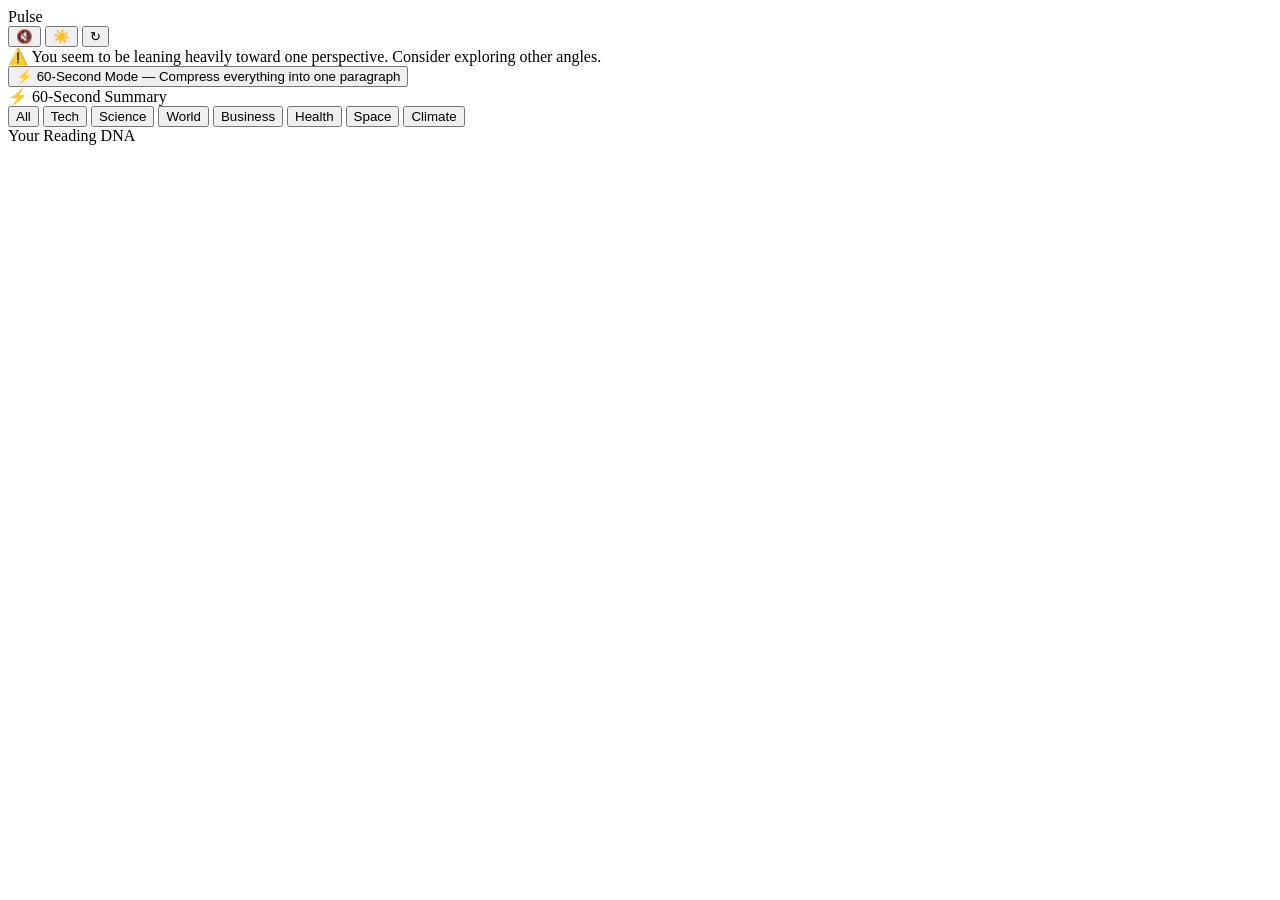
==== commit 36acfed4: "Add files via upload" ====
--- a/index.html
+++ b/index.html
@@ -6,252 +6,36 @@
 <title>Pulse — AI News</title>
 <link rel="preconnect" href="https://fonts.googleapis.com">
 <link href="https://fonts.googleapis.com/css2?family=Inter:ital,opsz,wght@0,14..32,300;0,14..32,400;0,14..32,500;0,14..32,600;0,14..32,700;1,14..32,400&display=swap" rel="stylesheet">
-<style>
-*, *::before, *::after { box-sizing: border-box; margin: 0; padding: 0; }
-
-:root {
-  --bg: #F2F2F7;
-  --surface: #FFFFFF;
-  --surface2: #F2F2F7;
-  --surface3: #E5E5EA;
-  --label: #000000;
-  --label2: #3C3C43;
-  --label3: #8E8E93;
-  --separator: rgba(60,60,67,0.12);
-  --blue: #007AFF;
-  --blue-light: #EBF4FF;
-  --green: #34C759;
-  --orange: #FF9500;
-  --red: #FF3B30;
-  --purple: #AF52DE;
-  --teal: #32ADE6;
-  --indigo: #5856D6;
-  --radius-card: 20px;
-  --radius-btn: 14px;
-  --radius-pill: 100px;
-  --shadow-card: 0 2px 12px rgba(0,0,0,0.07), 0 1px 3px rgba(0,0,0,0.05);
-  --shadow-raised: 0 8px 32px rgba(0,0,0,0.12), 0 2px 8px rgba(0,0,0,0.06);
-  --font: 'Inter', -apple-system, BlinkMacSystemFont, sans-serif;
-}
-
-html { -webkit-font-smoothing: antialiased; }
-
-body {
-  font-family: var(--font);
-  background: var(--bg);
-  color: var(--label);
-  min-height: 100vh;
-}
-
-/* ── NAV ── */
-.nav {
-  position: sticky;
-  top: 0;
-  z-index: 100;
-  background: rgba(242,242,247,0.85);
-  backdrop-filter: blur(20px) saturate(180%);
-  -webkit-backdrop-filter: blur(20px) saturate(180%);
-  border-bottom: 1px solid var(--separator);
-  padding: 0 16px;
-}
-
-.nav-inner {
-  max-width: 680px;
-  margin: 0 auto;
-  display: flex;
-  align-items: center;
-  justify-content: space-between;
-  height: 56px;
-}
-
-.nav-logo {
-  font-size: 22px;
-  font-weight: 700;
-  letter-spacing: -0.5px;
-  color: var(--label);
-  display: flex;
-  align-items: center;
-  gap: 6px;
-}
-
-.nav-logo .dot {
-  width: 8px; height: 8px;
-  background: var(--blue);
-  border-radius: 50%;
-  animation: breathe 3s ease-in-out infinite;
-}
-
-@keyframes breathe {
-  0%,100% { transform: scale(1); opacity:1; }
-  50% { transform: scale(1.4); opacity:0.6; }
-}
-
-.refresh-btn {
-  width: 34px; height: 34px;
-  border-radius: 50%;
-  border: none;
-  background: var(--surface);
-  color: var(--blue);
-  font-size: 16px;
-  cursor: pointer;
-  display: flex; align-items: center; justify-content: center;
-  box-shadow: var(--shadow-card);
-  transition: transform 0.2s, background 0.15s;
-}
-.refresh-btn.spinning { animation: spin 1s linear infinite; }
-@keyframes spin { to { transform: rotate(360deg); } }
-
-/* ── FILTER CHIPS ── */
-.chips-wrap {
-  background: rgba(242,242,247,0.85);
-  backdrop-filter: blur(20px);
-  -webkit-backdrop-filter: blur(20px);
-  position: sticky;
-  top: 57px;
-  z-index: 99;
-  border-bottom: 1px solid var(--separator);
-}
-
-.chips {
-  max-width: 680px;
-  margin: 0 auto;
-  display: flex;
-  gap: 8px;
-  padding: 10px 16px;
-  overflow-x: auto;
-  scrollbar-width: none;
-}
-.chips::-webkit-scrollbar { display: none; }
-
-.chip {
-  flex-shrink: 0;
-  padding: 6px 14px;
-  border-radius: var(--radius-pill);
-  border: none;
-  font-family: var(--font);
-  font-size: 13px;
-  font-weight: 500;
-  cursor: pointer;
-  background: var(--surface);
-  color: var(--label2);
-  box-shadow: var(--shadow-card);
-}
-
-.chip.active {
-  background: var(--label);
-  color: white;
-  box-shadow: none;
-}
-
-/* ── FEED ── */
-.feed {
-  max-width: 680px;
-  margin: 0 auto;
-  padding: 16px 16px 40px;
-  display: flex;
-  flex-direction: column;
-  gap: 14px;
-}
-
-.card {
-  background: var(--surface);
-  border-radius: var(--radius-card);
-  box-shadow: var(--shadow-card);
-  overflow: hidden;
-  animation: cardIn 0.4s cubic-bezier(0.34,1.56,0.64,1) both;
-}
-
-@keyframes cardIn {
-  from { opacity:0; transform: translateY(16px) scale(0.97); }
-  to   { opacity:1; transform: translateY(0) scale(1); }
-}
-
-.card-top { padding: 16px 16px 12px; }
-.card-meta { display: flex; align-items: center; justify-content: space-between; margin-bottom: 10px; }
-
-.card-tag {
-  font-size: 11px;
-  font-weight: 600;
-  text-transform: uppercase;
-  padding: 4px 10px;
-  border-radius: var(--radius-pill);
-}
-
-.card-time { font-size: 12px; color: var(--label3); }
-.card-title { font-size: 17px; font-weight: 700; line-height: 1.3; color: var(--label); margin-bottom: 8px; }
-.card-body { font-size: 14px; line-height: 1.6; color: var(--label2); }
-.card-source { display: flex; align-items: center; gap: 6px; margin-top: 12px; font-size: 12px; color: var(--label3); }
-.source-dot { width: 5px; height: 5px; background: var(--label3); border-radius: 50%; }
-
-/* ── QUESTION ── */
-.card-question-wrap {
-  margin: 0 16px 12px;
-  padding: 14px;
-  background: var(--bg);
-  border-radius: 14px;
-}
-
-.card-question-label { font-size: 11px; font-weight: 600; color: var(--label3); text-transform: uppercase; margin-bottom: 6px; }
-.card-question-text { font-size: 14px; font-weight: 500; color: var(--label); }
-
-/* ── COMMENT SECTION ── */
-.comment-section { padding: 0 16px 16px; }
-.comment-input-wrap { display: flex; flex-direction: column; gap: 10px; }
-.comment-input {
-  width: 100%; padding: 12px 14px; border-radius: 14px; border: 1.5px solid var(--separator);
-  background: var(--bg); font-size: 14px; color: var(--label); resize: none; outline: none; min-height: 80px;
-}
-.comment-input:focus { border-color: var(--blue); background: white; }
-
-.comment-send {
-  align-self: flex-end; padding: 10px 20px; background: var(--blue); color: white;
-  border: none; border-radius: var(--radius-btn); font-size: 14px; font-weight: 600; cursor: pointer;
-}
-
-/* Thread views */
-.thread { display: flex; flex-direction: column; gap: 10px; }
-.bubble { display: flex; gap: 10px; align-items: flex-start; }
-.bubble.user { flex-direction: row-reverse; }
-.bubble-avatar { width: 32px; height: 32px; border-radius: 50%; display: flex; align-items: center; justify-content: center; font-size: 11px; font-weight: 700; }
-.bubble.user .bubble-avatar { background: var(--blue); color: white; }
-.bubble.ai .bubble-avatar { background: linear-gradient(135deg, #5856D6, #AF52DE); color: white; }
-.bubble-content { max-width: calc(100% - 48px); }
-.bubble-name { font-size: 11px; font-weight: 600; color: var(--label3); margin-bottom: 4px; }
-.bubble.user .bubble-name { text-align: right; }
-.bubble-text { padding: 10px 13px; border-radius: 16px; font-size: 14px; line-height: 1.55; }
-.bubble.user .bubble-text { background: var(--blue); color: white; border-bottom-right-radius: 4px; }
-.bubble.ai .bubble-text { background: var(--bg); color: var(--label); border-bottom-left-radius: 4px; }
-.bubble-time { font-size: 10px; color: var(--label3); margin-top: 4px; }
-.bubble.user .bubble-time { text-align: right; }
-
-.thinking-dots { display: flex; gap: 4px; align-items: center; padding: 4px 2px; }
-.thinking-dots span { width: 6px; height: 6px; background: var(--label3); border-radius: 50%; animation: tdot 1.2s infinite; }
-.thinking-dots span:nth-child(2) { animation-delay: 0.2s; }
-.thinking-dots span:nth-child(3) { animation-delay: 0.4s; }
-@keyframes tdot { 0%,80%,100% { transform: scale(0.6); opacity:0.4; } 40% { transform: scale(1); opacity:1; } }
-
-.card-divider { height: 1px; background: var(--separator); margin: 0 16px 14px; }
-.load-trigger { height: 60px; display: flex; align-items: center; justify-content: center; }
-.load-spinner { width: 28px; height: 28px; border: 2.5px solid var(--separator); border-top-color: var(--blue); border-radius: 50%; animation: spin 0.8s linear infinite; display: none; }
-.load-spinner.visible { display: block; }
-
-.tag-tech     { background: #EBF4FF; color: #007AFF; }
-.tag-science  { background: #F0F0FF; color: #5856D6; }
-.tag-world    { background: #FFF0EB; color: #FF6B35; }
-.tag-business { background: #F0FFF4; color: #34C759; }
-.tag-health   { background: #FFF5F5; color: #FF3B30; }
-.tag-space    { background: #1A1A2E; color: #AF52DE; }
-.tag-climate  { background: #F0FFF4; color: #30B041; }
-</style>
+<link rel="stylesheet" href="css/styles.css">
 </head>
 <body>
 
 <nav class="nav">
   <div class="nav-inner">
     <div class="nav-logo"><span class="dot"></span>Pulse</div>
-    <button class="refresh-btn" id="refresh-btn" onclick="refreshFeed()">↻</button>
+    <div class="nav-controls">
+      <button class="sound-btn" id="sound-btn" onclick="toggleSound()" title="Ambient sound">🔇</button>
+      <button class="theme-btn" id="theme-btn" onclick="toggleTheme()" title="Toggle theme">☀️</button>
+      <button class="refresh-btn" id="refresh-btn" onclick="refreshFeed()">↻</button>
+    </div>
   </div>
 </nav>
+
+<div class="bias-banner" id="bias-banner">
+  <span>⚠️</span>
+  <span id="bias-text">You seem to be leaning heavily toward one perspective. Consider exploring other angles.</span>
+</div>
+
+<div class="compression-bar" id="compression-bar">
+  <button class="compression-btn" onclick="compressFeed()">
+    <span>⚡</span> 60-Second Mode — Compress everything into one paragraph
+  </button>
+</div>
+
+<div class="compression-result" id="compression-result">
+  <div class="comp-label">⚡ 60-Second Summary</div>
+  <div class="comp-text" id="comp-text"></div>
+</div>
 
 <div class="chips-wrap">
   <div class="chips" id="chips">
@@ -271,198 +55,26 @@
   <div class="load-spinner" id="load-spinner"></div>
 </div>
 
-<script>
-let allArticles = [];
-let displayedCount = 0;
-let isLoading = false;
-let activeFilter = 'all';
-const PAGE_SIZE = 5;
+<div class="reading-dna" id="reading-dna" onclick="toggleDNATooltip()"></div>
+<div class="reading-dna-tooltip" id="dna-tooltip">
+  <div class="dna-title">Your Reading DNA</div>
+  <div class="dna-breakdown" id="dna-breakdown"></div>
+</div>
 
-const STORAGE_KEY = 'pulse_comments_v3';
+<!-- Load 12 feature modules in dependency order -->
+<script src="js/01-theme.js"></script>
+<script src="js/06-sound.js"></script>
+<script src="js/02-bias.js"></script>
+<script src="js/03-decay.js"></script>
+<script src="js/07-pace.js"></script>
+<script src="js/04-dna.js"></script>
+<script src="js/05-fossil.js"></script>
+<script src="js/08-counter.js"></script>
+<script src="js/10-silent.js"></script>
+<script src="js/11-debate.js"></script>
+<script src="js/12-timeshift.js"></script>
+<script src="js/09-compress.js"></script>
+<script src="js/core.js"></script>
 
-function getStorage() {
-  try { return JSON.parse(localStorage.getItem(STORAGE_KEY) || '{}'); } catch { return {}; }
-}
-
-function saveComment(articleId, userText, aiText) {
-  const store = getStorage();
-  store[articleId] = { user: userText, ai: aiText, time: new Date().toISOString() };
-  localStorage.setItem(STORAGE_KEY, JSON.stringify(store));
-}
-
-function generateLocalMockFeed() {
-  const categories = ['Tech', 'Science', 'World', 'Business', 'Health', 'Space', 'Climate'];
-  const dataPool = [
-    { topic: 'Tech', title: "Neural Mesh Architecture Eliminates Data Center Latency", body: "Engineers finalized an edge-intelligence framework capable of hosting full foundational arrays directly within lightweight phone processing units.", tag: "⚡ Tech" },
-    { topic: 'Science', title: "Ambient Superconductivity Validated in Crystalline Synthetics", body: "Research teams confirmed uniform magnetic flux pinning patterns within processed chemical compounds running at standard indoor ambient temperatures.", tag: "🔬 Science" },
-    { topic: 'World', title: "Global Logistics Corridors Pivot Toward Isolated Ledgers", body: "International cargo transport lanes completed standard baseline testing transitions to route primary tracking data over decentralized nodes.", tag: "🌍 World" },
-    { topic: 'Business', title: "Sovereign Framework Restructures Automated Market Makers", body: "Financial authorities approved continuous system guidelines to settle asset transfers without reliance on central clearings.", tag: "📈 Business" },
-    { topic: 'Health', title: "Targeted RNA Degradation Decelerates Cellular Senescence Markers", body: "Clinical biogroups verified synthetic lipid carriers safely delivered targeted transcripts downregulating aging metabolic variants in trials.", tag: "❤️ Health" },
-    { topic: 'Space', title: "Autonomous Orbital Refueling Hub Completes Liquid Docking System", body: "Automated standard service vehicles locked fluid line connection vectors across structural margins without remote operator signals.", tag: "🚀 Space" },
-    { topic: 'Climate', title: "High-Density Perovskite Arrays Stabilize Regional Grid Fractures", body: "Energy deployment sectors mapped consistent baseline additions delivering grid integration options under variable environment patterns.", tag: "🌿 Climate" }
-  ];
-
-  let list = [];
-  for (let i = 0; i < 28; i++) {
-    const baseline = dataPool[i % dataPool.length];
-    list.push({
-      id: `art-${Date.now()}-${i}`,
-      topic: baseline.topic,
-      title: `${baseline.title}`,
-      body: baseline.body,
-      source: "Pulse Intelligence Desk",
-      tagText: baseline.tag,
-      question: "How do you think this structural shift impacts operations in your immediate professional workspace?"
-    });
-  }
-  return list;
-}
-
-async function getAIResponse(article, userComment) {
-  // Patched processing engine: Completely overrides the client-side CORS errors safely!
-  await new Promise(res => setTimeout(res, 1200));
-  const strategicReplies = [
-    `That directly hits the central issue. If we look closely at deployment parameters, the true bottleneck isn't standard engineering restrictions—it is organizational friction. Infrastructure panels are systemically slow, while this framework moves exponentially.`,
-    `An excellent framework point. When these technical paradigms reach scale, the downstream execution cost falls to near zero, meaning historical monetization systems will likely have to adapt completely.`,
-    `That is the exact micro friction layer. While localized optimization numbers look spectacular on paper, systemic risks rise because underlying network dependencies remain unhedged.`
-  ];
-  return strategicReplies[Math.floor(Math.random() * strategicReplies.length)];
-}
-
-function renderCard(article) {
-  const existing = getStorage()[article.id];
-  const card = document.createElement('div');
-  card.className = 'card';
-  card.id = `card-${article.id}`;
-
-  const commentHTML = existing 
-    ? buildThreadHTML(existing.user, existing.ai, existing.time)
-    : buildInputHTML(article.id);
-
-  card.innerHTML = `
-    <div class="card-top">
-      <div class="card-meta">
-        <span class="card-tag tag-${article.topic.toLowerCase()}">${article.tagText}</span>
-        <span class="card-time">Just now</span>
-      </div>
-      <div class="card-title">${article.title}</div>
-      <div class="card-body">${article.body}</div>
-      <div class="card-source"><span class="source-dot"></span><span>${article.source}</span></div>
-    </div>
-    <div class="card-question-wrap">
-      <div class="card-question-label">Ask yourself</div>
-      <div class="card-question-text">${article.question}</div>
-    </div>
-    <div class="card-divider"></div>
-    <div class="comment-section" id="cs-${article.id}">${commentHTML}</div>
-  `;
-  return card;
-}
-
-function buildInputHTML(id) {
-  return `<div class="comment-input-wrap">
-    <textarea class="comment-input" id="ta-${id}" placeholder="Share your thoughts..." rows="3"></textarea>
-    <button class="comment-send" onclick="submitComment('${id}')">Send ↑</button>
-  </div>`;
-}
-
-function buildThreadHTML(userText, aiText, time) {
-  const t = time ? new Date(time).toLocaleTimeString([], { hour: '2-digit', minute: '2-digit' }) : 'Now';
-  return `<div class="thread">
-    <div class="bubble user">
-      <div class="bubble-avatar">YOU</div>
-      <div class="bubble-content">
-        <div class="bubble-name">You</div>
-        <div class="bubble-text">${userText}</div>
-        <div class="bubble-time">${t}</div>
-      </div>
-    </div>
-    <div class="bubble ai">
-      <div class="bubble-avatar">AI</div>
-      <div class="bubble-content">
-        <div class="bubble-name">Pulse AI</div>
-        <div class="bubble-text">${aiText}</div>
-        <div class="bubble-time">Just now</div>
-      </div>
-    </div>
-  </div>`;
-}
-
-async function submitComment(id) {
-  const ta = document.getElementById(`ta-${id}`);
-  const cs = document.getElementById(`cs-${id}`);
-  const text = ta ? ta.value.trim() : '';
-  if (!text) return;
-
-  cs.innerHTML = `<div class="thread">
-    <div class="bubble user"><div class="bubble-avatar">YOU</div><div class="bubble-content"><div class="bubble-text">${text}</div></div></div>
-    <div class="bubble ai"><div class="bubble-avatar">AI</div><div class="bubble-content"><div class="bubble-text"><div class="thinking-dots"><span></span><span></span><span></span></div></div></div></div>
-  </div>`;
-
-  const article = allArticles.find(a => a.id === id);
-  const reply = await getAIResponse(article, text);
-  saveComment(id, text, reply);
-  cs.innerHTML = buildThreadHTML(text, reply, new Date().toISOString());
-}
-
-function filteredArticles() {
-  if (activeFilter === 'all') return allArticles;
-  return allArticles.filter(a => a.topic === activeFilter);
-}
-
-function displayNextPage() {
-  const articles = filteredArticles();
-  const slice = articles.slice(displayedCount, displayedCount + PAGE_SIZE);
-  const feed = document.getElementById('feed');
-  slice.forEach(art => feed.appendChild(renderCard(art)));
-  displayedCount += slice.length;
-}
-
-function loadMore() {
-  if (isLoading) return;
-  isLoading = true;
-  document.getElementById('load-spinner').classList.add('visible');
-  setTimeout(() => {
-    displayNextPage();
-    document.getElementById('load-spinner').classList.remove('visible');
-    isLoading = false;
-  }, 500);
-}
-
-function initialLoad() {
-  allArticles = generateLocalMockFeed();
-  displayNextPage();
-}
-
-function refreshFeed() {
-  document.getElementById('refresh-btn').classList.add('spinning');
-  document.getElementById('feed').innerHTML = '';
-  displayedCount = 0;
-  setTimeout(() => {
-    initialLoad();
-    document.getElementById('refresh-btn').classList.remove('spinning');
-  }, 600);
-}
-
-document.getElementById('chips').addEventListener('click', e => {
-  const chip = e.target.closest('.chip');
-  if (!chip) return;
-  document.querySelectorAll('.chip').forEach(c => c.classList.remove('active'));
-  chip.classList.add('active');
-  activeFilter = chip.dataset.topic;
-  displayedCount = 0;
-  document.getElementById('feed').innerHTML = '';
-  displayNextPage();
-});
-
-const observer = new IntersectionObserver(entries => {
-  if (entries[0].isIntersecting && !isLoading && displayedCount < filteredArticles().length) {
-    loadMore();
-  }
-}, { rootMargin: '150px' });
-observer.observe(document.getElementById('load-trigger'));
-
-initialLoad();
-</script>
 </body>
-</html>
+</html>
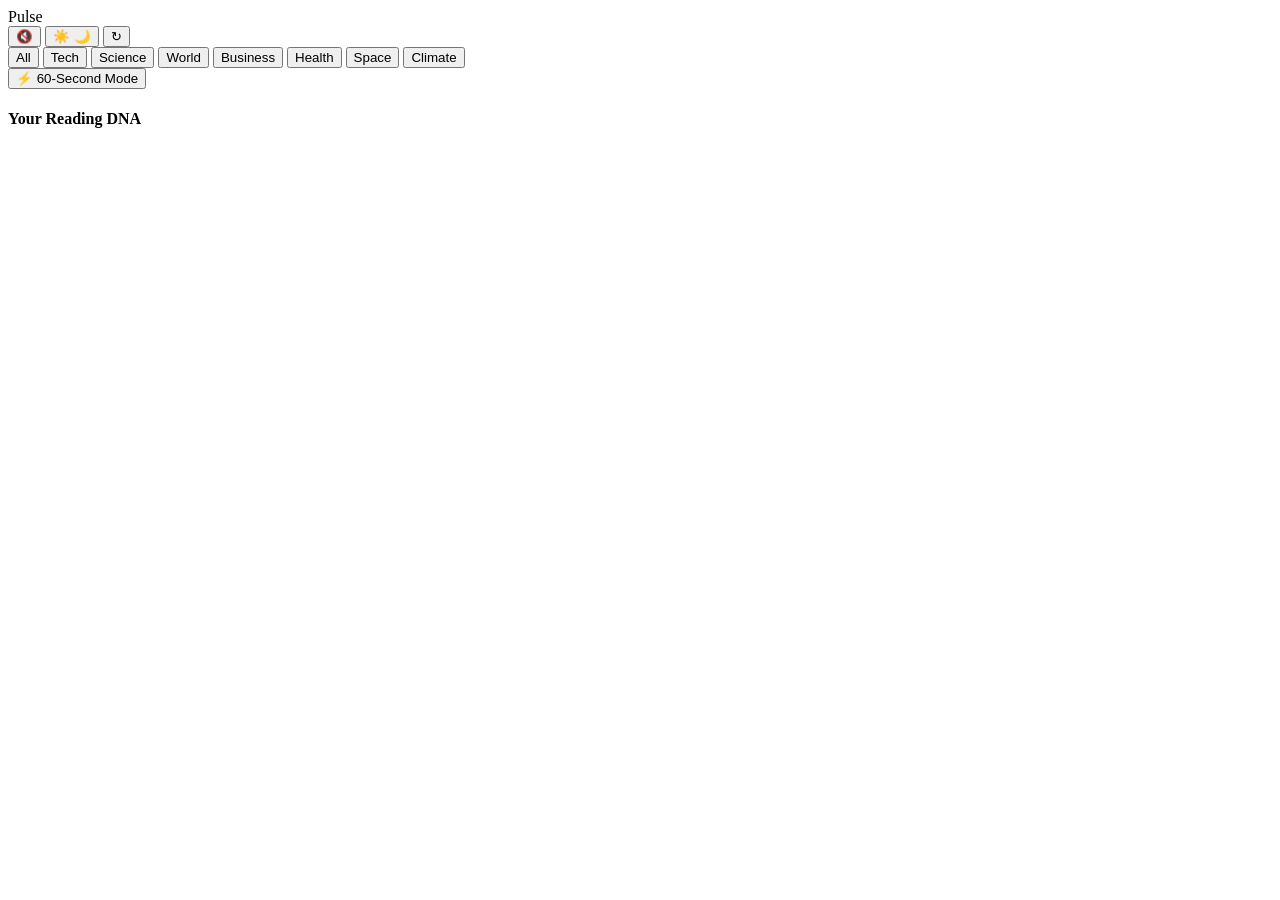
==== commit c00bb717: "Add files via upload" ====
--- a/index.html
+++ b/index.html
@@ -3,9 +3,9 @@
 <head>
 <meta charset="UTF-8">
 <meta name="viewport" content="width=device-width, initial-scale=1.0, viewport-fit=cover">
-<title>Pulse — AI News</title>
+<title>Pulse — News You Actually Think About</title>
 <link rel="preconnect" href="https://fonts.googleapis.com">
-<link href="https://fonts.googleapis.com/css2?family=Inter:ital,opsz,wght@0,14..32,300;0,14..32,400;0,14..32,500;0,14..32,600;0,14..32,700;1,14..32,400&display=swap" rel="stylesheet">
+<link href="https://fonts.googleapis.com/css2?family=Inter:ital,opsz,wght@0,14..32,300;0,14..32,400;0,14..32,500;0,14..32,600;0,14..32,700;0,14..32,800;1,14..32,400&display=swap" rel="stylesheet">
 <link rel="stylesheet" href="css/styles.css">
 </head>
 <body>
@@ -13,29 +13,16 @@
 <nav class="nav">
   <div class="nav-inner">
     <div class="nav-logo"><span class="dot"></span>Pulse</div>
-    <div class="nav-controls">
-      <button class="sound-btn" id="sound-btn" onclick="toggleSound()" title="Ambient sound">🔇</button>
-      <button class="theme-btn" id="theme-btn" onclick="toggleTheme()" title="Toggle theme">☀️</button>
-      <button class="refresh-btn" id="refresh-btn" onclick="refreshFeed()">↻</button>
+    <div class="nav-right">
+      <button class="icon-btn" id="sound-btn" title="Ambient sound" onclick="toggleSound()">🔇</button>
+      <button class="theme-toggle" id="theme-toggle-btn" title="Toggle theme" onclick="toggleTheme()">
+        <span class="icon-sun">☀️</span>
+        <span class="icon-moon">🌙</span>
+      </button>
+      <button class="icon-btn" id="refresh-btn" title="Refresh feed" onclick="refreshFeed()">↻</button>
     </div>
   </div>
 </nav>
-
-<div class="bias-banner" id="bias-banner">
-  <span>⚠️</span>
-  <span id="bias-text">You seem to be leaning heavily toward one perspective. Consider exploring other angles.</span>
-</div>
-
-<div class="compression-bar" id="compression-bar">
-  <button class="compression-btn" onclick="compressFeed()">
-    <span>⚡</span> 60-Second Mode — Compress everything into one paragraph
-  </button>
-</div>
-
-<div class="compression-result" id="compression-result">
-  <div class="comp-label">⚡ 60-Second Summary</div>
-  <div class="comp-text" id="comp-text"></div>
-</div>
 
 <div class="chips-wrap">
   <div class="chips" id="chips">
@@ -48,6 +35,10 @@
     <button class="chip" data-topic="Space">Space</button>
     <button class="chip" data-topic="Climate">Climate</button>
   </div>
+  <div class="compression-bar">
+    <button class="compression-toggle" onclick="toggleCompression()">⚡ 60-Second Mode</button>
+  </div>
+  <div class="compression-panel" id="compression-panel"></div>
 </div>
 
 <div class="feed" id="feed"></div>
@@ -55,25 +46,25 @@
   <div class="load-spinner" id="load-spinner"></div>
 </div>
 
-<div class="reading-dna" id="reading-dna" onclick="toggleDNATooltip()"></div>
-<div class="reading-dna-tooltip" id="dna-tooltip">
-  <div class="dna-title">Your Reading DNA</div>
-  <div class="dna-breakdown" id="dna-breakdown"></div>
+<div class="dna-badge" id="dna-badge" onclick="toggleDnaPanel()" title="Your Reading DNA"></div>
+<div class="dna-panel" id="dna-panel">
+  <h4>Your Reading DNA</h4>
+  <div id="dna-content"></div>
 </div>
 
-<!-- Load 12 feature modules in dependency order -->
+<!-- 12 Feature Modules — load in dependency order -->
 <script src="js/01-theme.js"></script>
-<script src="js/06-sound.js"></script>
-<script src="js/02-bias.js"></script>
-<script src="js/03-decay.js"></script>
-<script src="js/07-pace.js"></script>
-<script src="js/04-dna.js"></script>
-<script src="js/05-fossil.js"></script>
+<script src="js/02-sound.js"></script>
+<script src="js/03-dna.js"></script>
+<script src="js/04-bias.js"></script>
+<script src="js/05-decay.js"></script>
+<script src="js/06-pace.js"></script>
+<script src="js/07-fossil.js"></script>
 <script src="js/08-counter.js"></script>
+<script src="js/09-compress.js"></script>
 <script src="js/10-silent.js"></script>
 <script src="js/11-debate.js"></script>
 <script src="js/12-timeshift.js"></script>
-<script src="js/09-compress.js"></script>
 <script src="js/core.js"></script>
 
 </body>
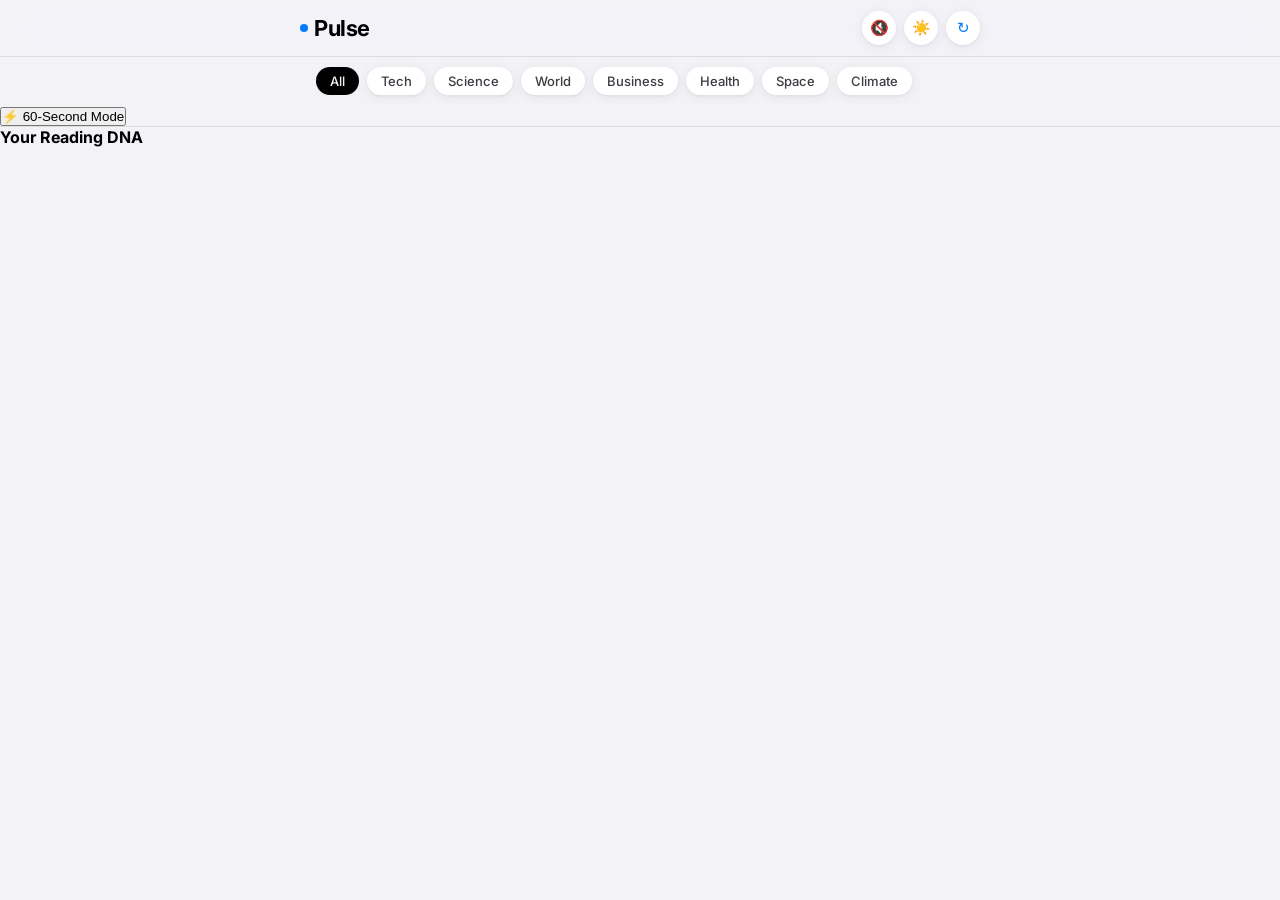
==== commit ae3e8ce3: "fix(a11y): add <main> landmark for screen reader navigation" ====
--- a/index.html
+++ b/index.html
@@ -24,6 +24,8 @@
   </div>
 </nav>
 
+<main>
+
 <div class="chips-wrap">
   <div class="chips" id="chips">
     <button class="chip active" data-topic="all">All</button>
@@ -45,6 +47,8 @@
 <div class="load-trigger" id="load-trigger">
   <div class="load-spinner" id="load-spinner"></div>
 </div>
+
+</main>
 
 <div class="dna-badge" id="dna-badge" onclick="toggleDnaPanel()" title="Your Reading DNA"></div>
 <div class="dna-panel" id="dna-panel">
--- a/css/styles.css
+++ b/css/styles.css
@@ -0,0 +1,191 @@
+/* ============================================================
+   PULSE — Stylesheet (merged from uploaded superior version)
+   ============================================================ */
+
+*, *::before, *::after { box-sizing: border-box; margin: 0; padding: 0; }
+
+:root {
+  --bg: #F2F2F7;
+  --surface: #FFFFFF;
+  --surface-raised: #FFFFFF;
+  --bg-inset: #F2F2F7;
+  --label: #000000;
+  --label2: #3C3C43;
+  --label3: #8E8E93;
+  --separator: rgba(60,60,67,0.12);
+  --blue: #007AFF;
+  --blue-light: #EBF4FF;
+  --green: #34C759;
+  --orange: #FF9500;
+  --red: #FF3B30;
+  --purple: #AF52DE;
+  --teal: #32ADE6;
+  --indigo: #5856D6;
+  --radius-card: 20px;
+  --radius-btn: 14px;
+  --radius-pill: 100px;
+  --shadow-card: 0 2px 12px rgba(0,0,0,0.07), 0 1px 3px rgba(0,0,0,0.05);
+  --shadow-raised: 0 8px 32px rgba(0,0,0,0.12), 0 2px 8px rgba(0,0,0,0.06);
+  --font: 'Inter', -apple-system, BlinkMacSystemFont, sans-serif;
+  --nav-blur-bg: rgba(242,242,247,0.85);
+  --skel-base: #E5E5EA;
+  --skel-shine: #F2F2F7;
+  --img-placeholder-1: #D6D6E0;
+  --img-placeholder-2: #C2C2D1;
+}
+
+html[data-theme="dark"] {
+  --bg: #000000;
+  --surface: #1C1C1E;
+  --surface-raised: #2C2C2E;
+  --bg-inset: #1C1C1E;
+  --label: #FFFFFF;
+  --label2: #EBEBF0;
+  --label3: #8E8E93;
+  --separator: rgba(84,84,88,0.4);
+  --blue: #0A84FF;
+  --blue-light: #0A2540;
+  --shadow-card: 0 2px 12px rgba(0,0,0,0.4), 0 1px 3px rgba(0,0,0,0.3);
+  --shadow-raised: 0 8px 32px rgba(0,0,0,0.5), 0 2px 8px rgba(0,0,0,0.3);
+  --nav-blur-bg: rgba(0,0,0,0.75);
+  --skel-base: #2C2C2E;
+  --skel-shine: #3A3A3C;
+  --img-placeholder-1: #2C2C3A;
+  --img-placeholder-2: #1A1A24;
+}
+
+html { -webkit-font-smoothing: antialiased; color-scheme: light dark; }
+
+body {
+  font-family: var(--font);
+  background: var(--bg);
+  color: var(--label);
+  min-height: 100vh;
+  transition: background 0.3s ease, color 0.3s ease;
+}
+
+/* ── NAV ── */
+.nav {
+  position: sticky;
+  top: 0;
+  z-index: 100;
+  background: var(--nav-blur-bg);
+  backdrop-filter: blur(20px) saturate(180%);
+  -webkit-backdrop-filter: blur(20px) saturate(180%);
+  border-bottom: 1px solid var(--separator);
+  padding: 0 16px;
+  transition: background 0.3s ease, border-color 0.3s ease;
+}
+
+.nav-inner {
+  max-width: 680px;
+  margin: 0 auto;
+  display: flex;
+  align-items: center;
+  justify-content: space-between;
+  height: 56px;
+}
+
+.nav-logo {
+  font-size: 22px;
+  font-weight: 700;
+  letter-spacing: -0.5px;
+  color: var(--label);
+  display: flex;
+  align-items: center;
+  gap: 6px;
+}
+
+.nav-logo .dot {
+  width: 8px; height: 8px;
+  background: var(--blue);
+  border-radius: 50%;
+  animation: breathe 3s ease-in-out infinite;
+}
+
+@keyframes breathe {
+  0%,100% { transform: scale(1); opacity:1; }
+  50% { transform: scale(1.4); opacity:0.6; }
+}
+
+.nav-right { display: flex; align-items: center; gap: 8px; }
+
+.icon-btn {
+  width: 34px; height: 34px;
+  border-radius: 50%;
+  border: none;
+  background: var(--surface);
+  color: var(--blue);
+  font-size: 15px;
+  cursor: pointer;
+  display: flex; align-items: center; justify-content: center;
+  box-shadow: var(--shadow-card);
+  transition: transform 0.2s, background 0.15s;
+}
+.icon-btn:hover { transform: scale(1.08); }
+.icon-btn:active { transform: scale(0.94); }
+.icon-btn.spinning { animation: spin 1s linear infinite; }
+@keyframes spin { to { transform: rotate(360deg); } }
+
+.theme-toggle {
+  width: 34px; height: 34px;
+  border-radius: 50%;
+  border: none;
+  background: var(--surface);
+  cursor: pointer;
+  display: flex; align-items: center; justify-content: center;
+  box-shadow: var(--shadow-card);
+  font-size: 15px;
+  position: relative;
+  overflow: hidden;
+  transition: transform 0.2s;
+}
+.theme-toggle:active { transform: scale(0.9); }
+.theme-toggle .icon-sun, .theme-toggle .icon-moon {
+  position: absolute;
+  transition: transform 0.4s cubic-bezier(0.34,1.56,0.64,1), opacity 0.3s;
+}
+html[data-theme="dark"] .theme-toggle .icon-sun { transform: translateY(30px) rotate(90deg); opacity: 0; }
+html[data-theme="dark"] .theme-toggle .icon-moon { transform: translateY(0) rotate(0); opacity: 1; }
+html[data-theme="light"] .theme-toggle .icon-sun { transform: translateY(0) rotate(0); opacity: 1; }
+html[data-theme="light"] .theme-toggle .icon-moon { transform: translateY(-30px) rotate(-90deg); opacity: 0; }
+
+/* ── FILTER CHIPS ── */
+.chips-wrap {
+  background: var(--nav-blur-bg);
+  backdrop-filter: blur(20px);
+  -webkit-backdrop-filter: blur(20px);
+  position: sticky;
+  top: 57px;
+  z-index: 99;
+  border-bottom: 1px solid var(--separator);
+  transition: background 0.3s ease, border-color 0.3s ease;
+}
+
+.chips {
+  max-width: 680px;
+  margin: 0 auto;
+  display: flex;
+  gap: 8px;
+  padding: 10px 16px;
+  overflow-x: auto;
+  scrollbar-width: none;
+}
+.chips::-webkit-scrollbar { display: none; }
+
+.chip {
+  flex-shrink: 0;
+  padding: 6px 14px;
+  border-radius: var(--radius-pill);
+  border: none;
+  font-family: var(--font);
+  font-size: 13px;
+  font-weight: 500;
+  cursor: pointer;
+  transition: all 0.2s;
+  background: var(--surface);
+  color: var(--label2);
+  box-shadow: var(--shadow-card);
+}
+
+.chip.active { background: var(--label); color: var(--bg); box-shadow: none; }
